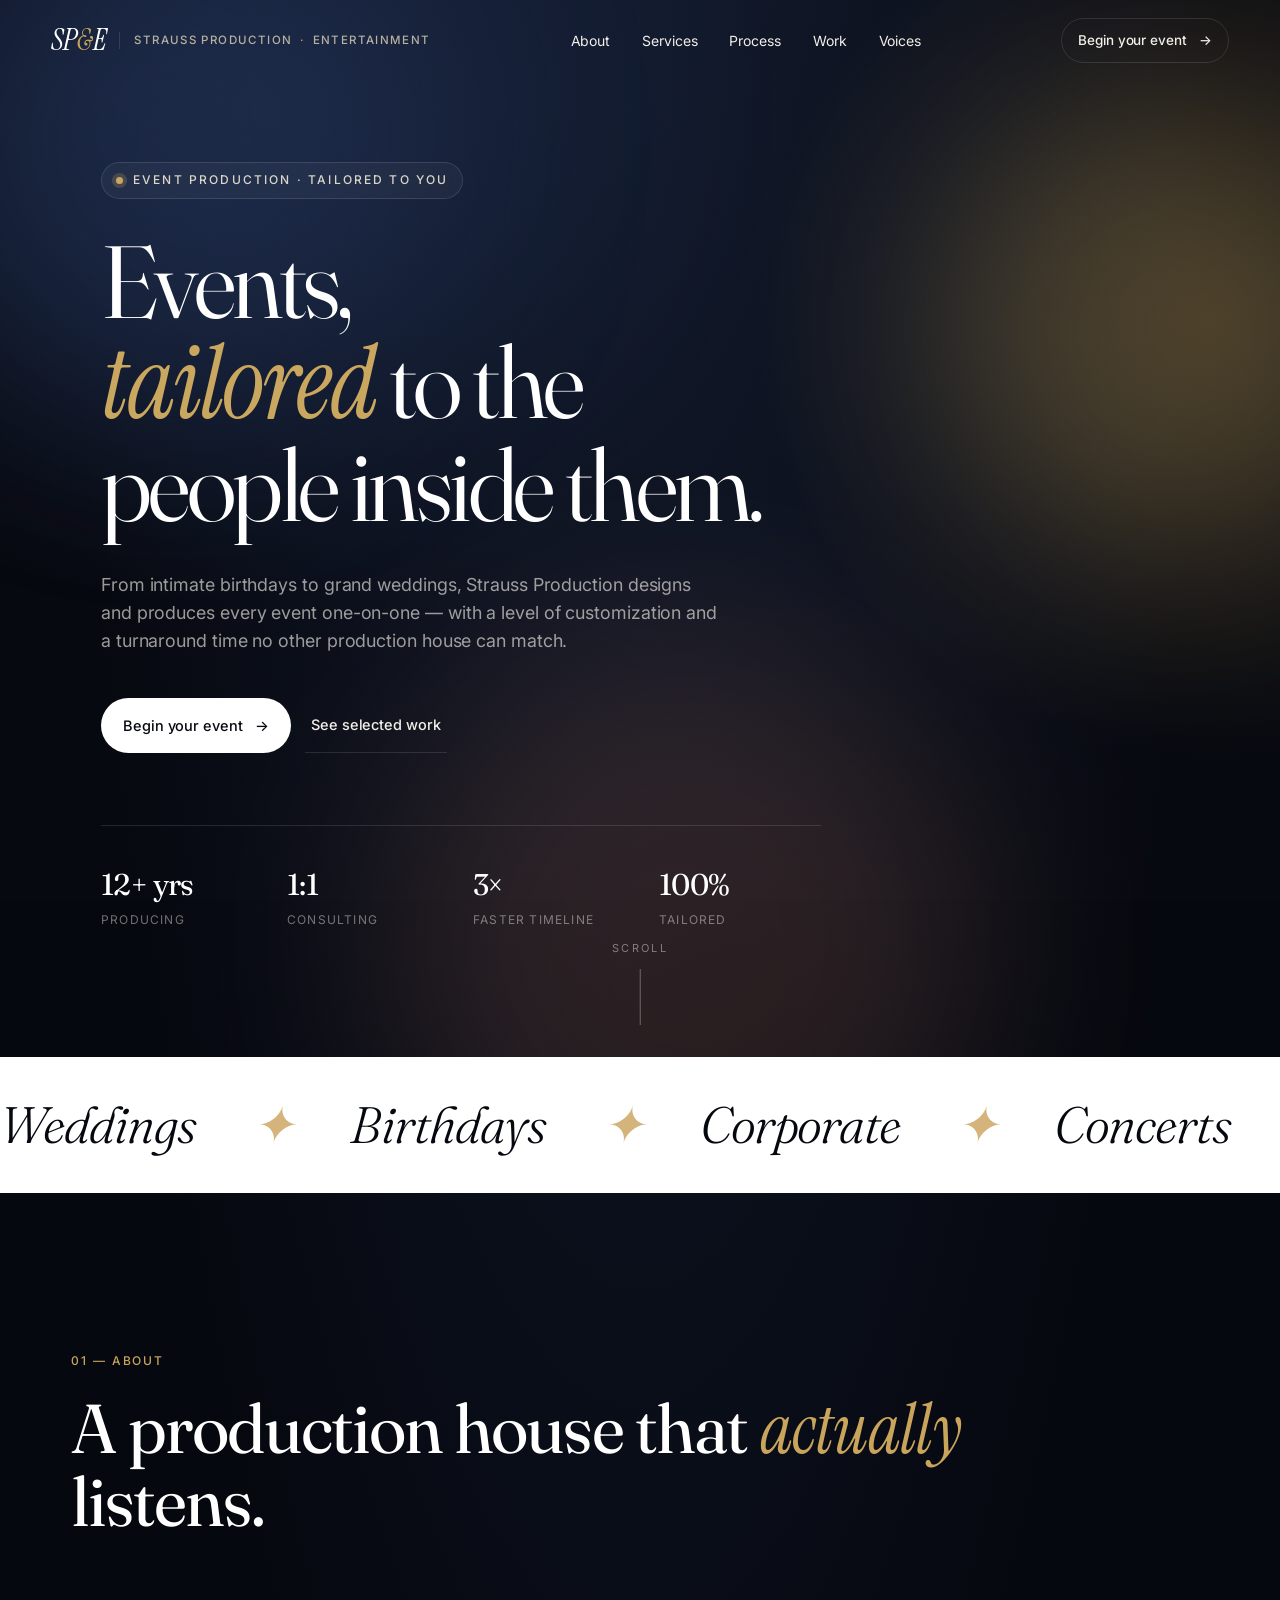
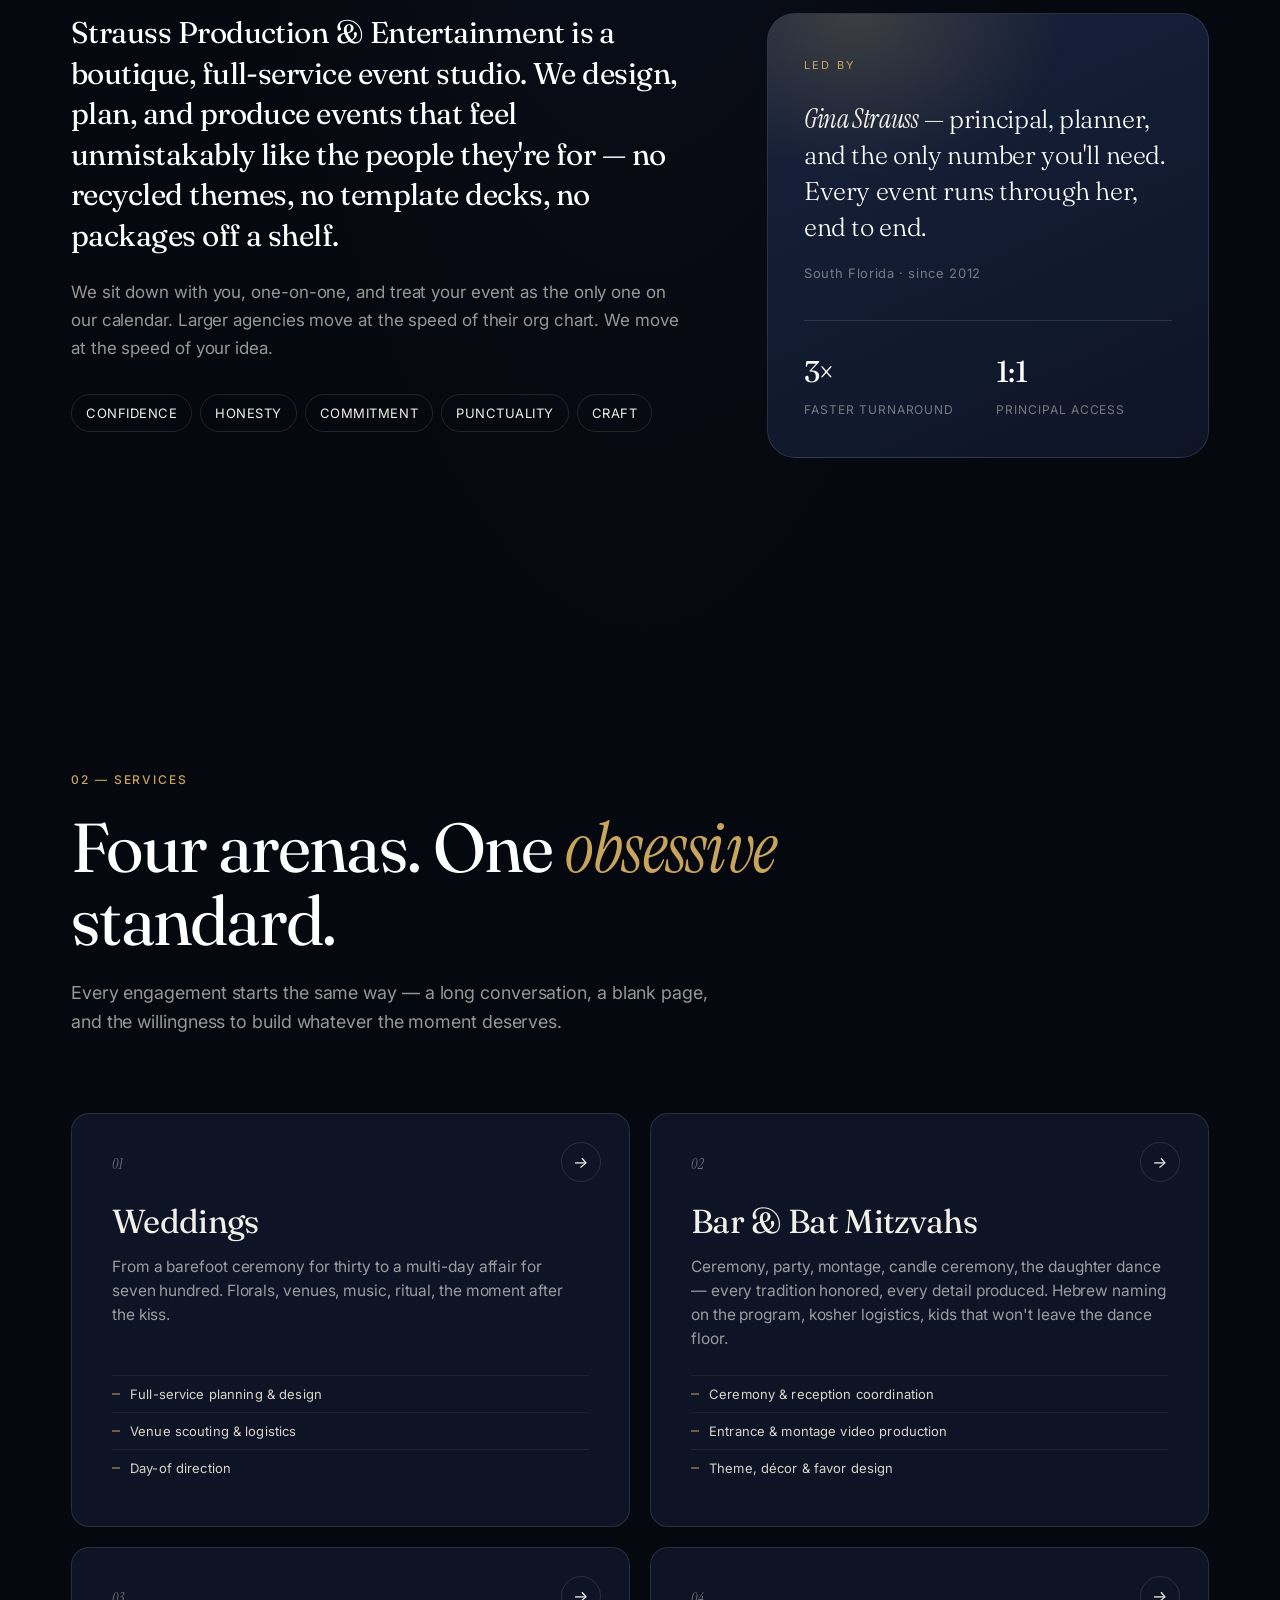
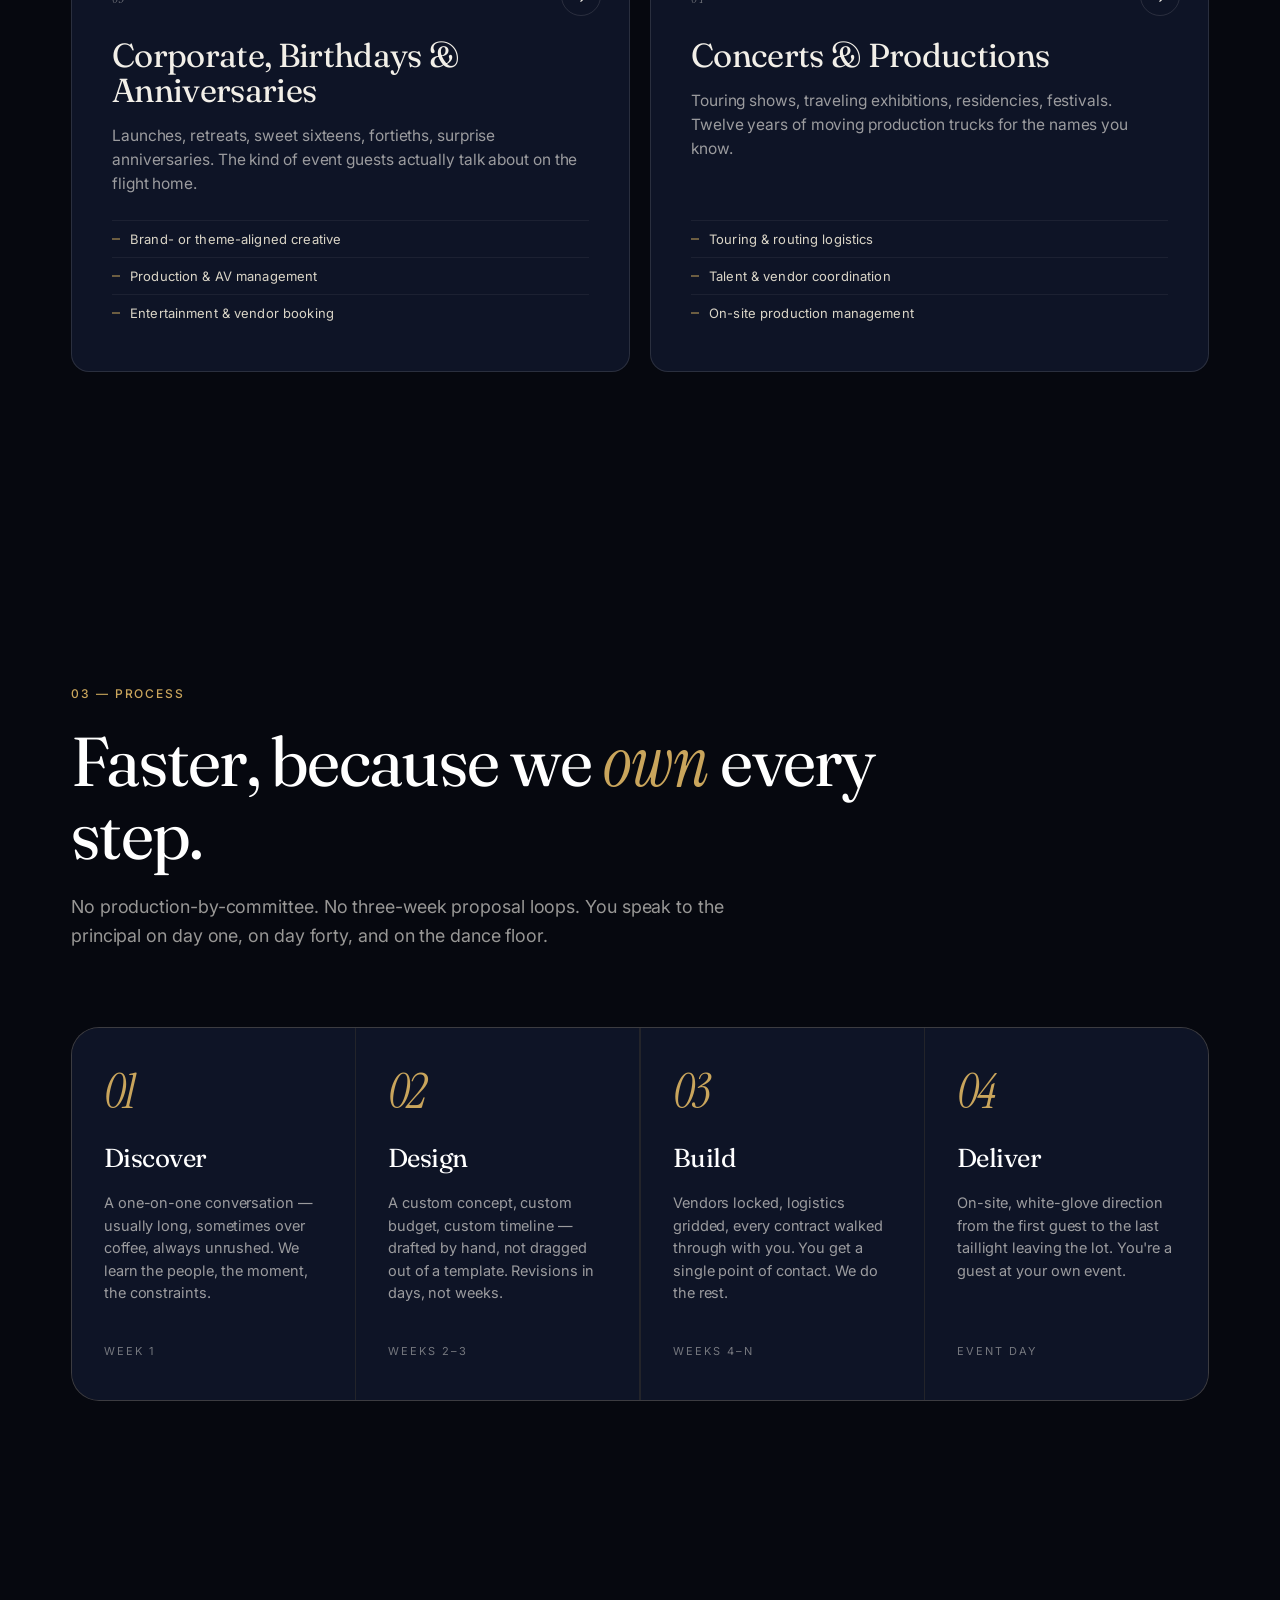
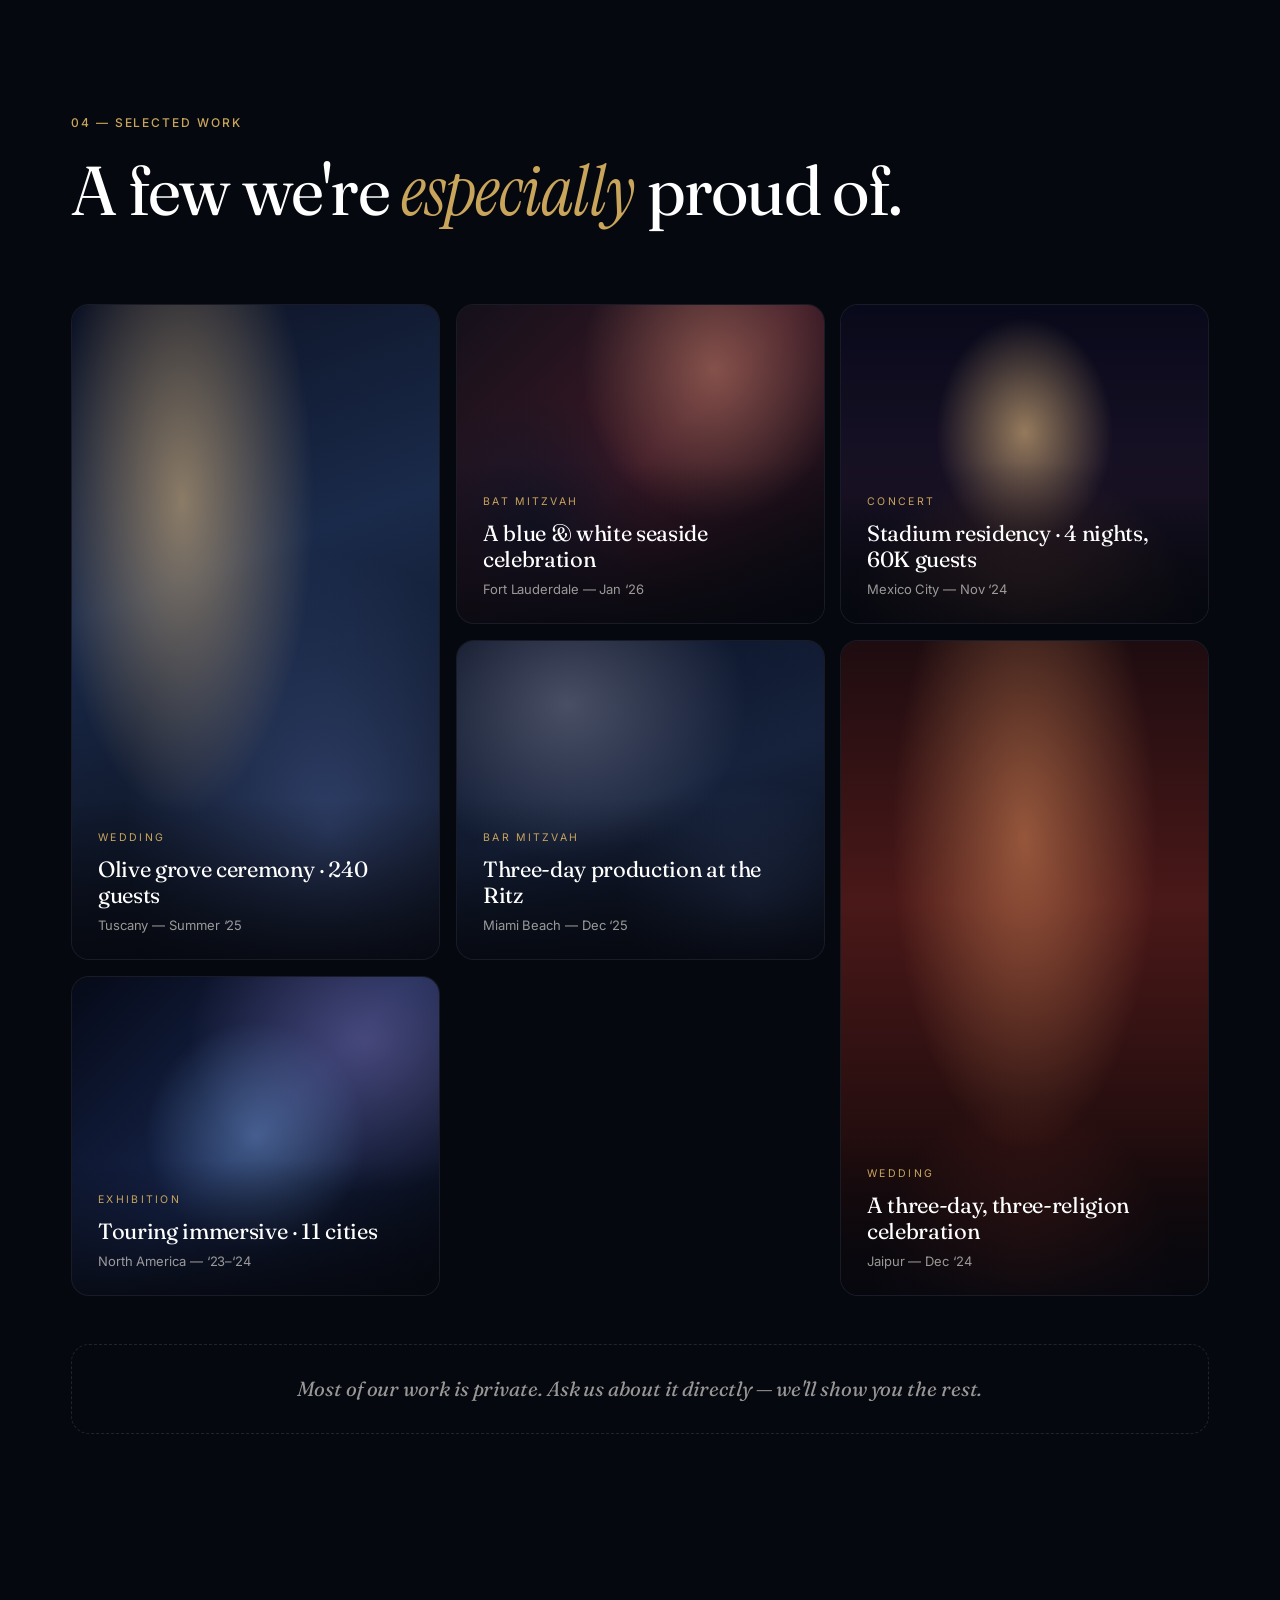
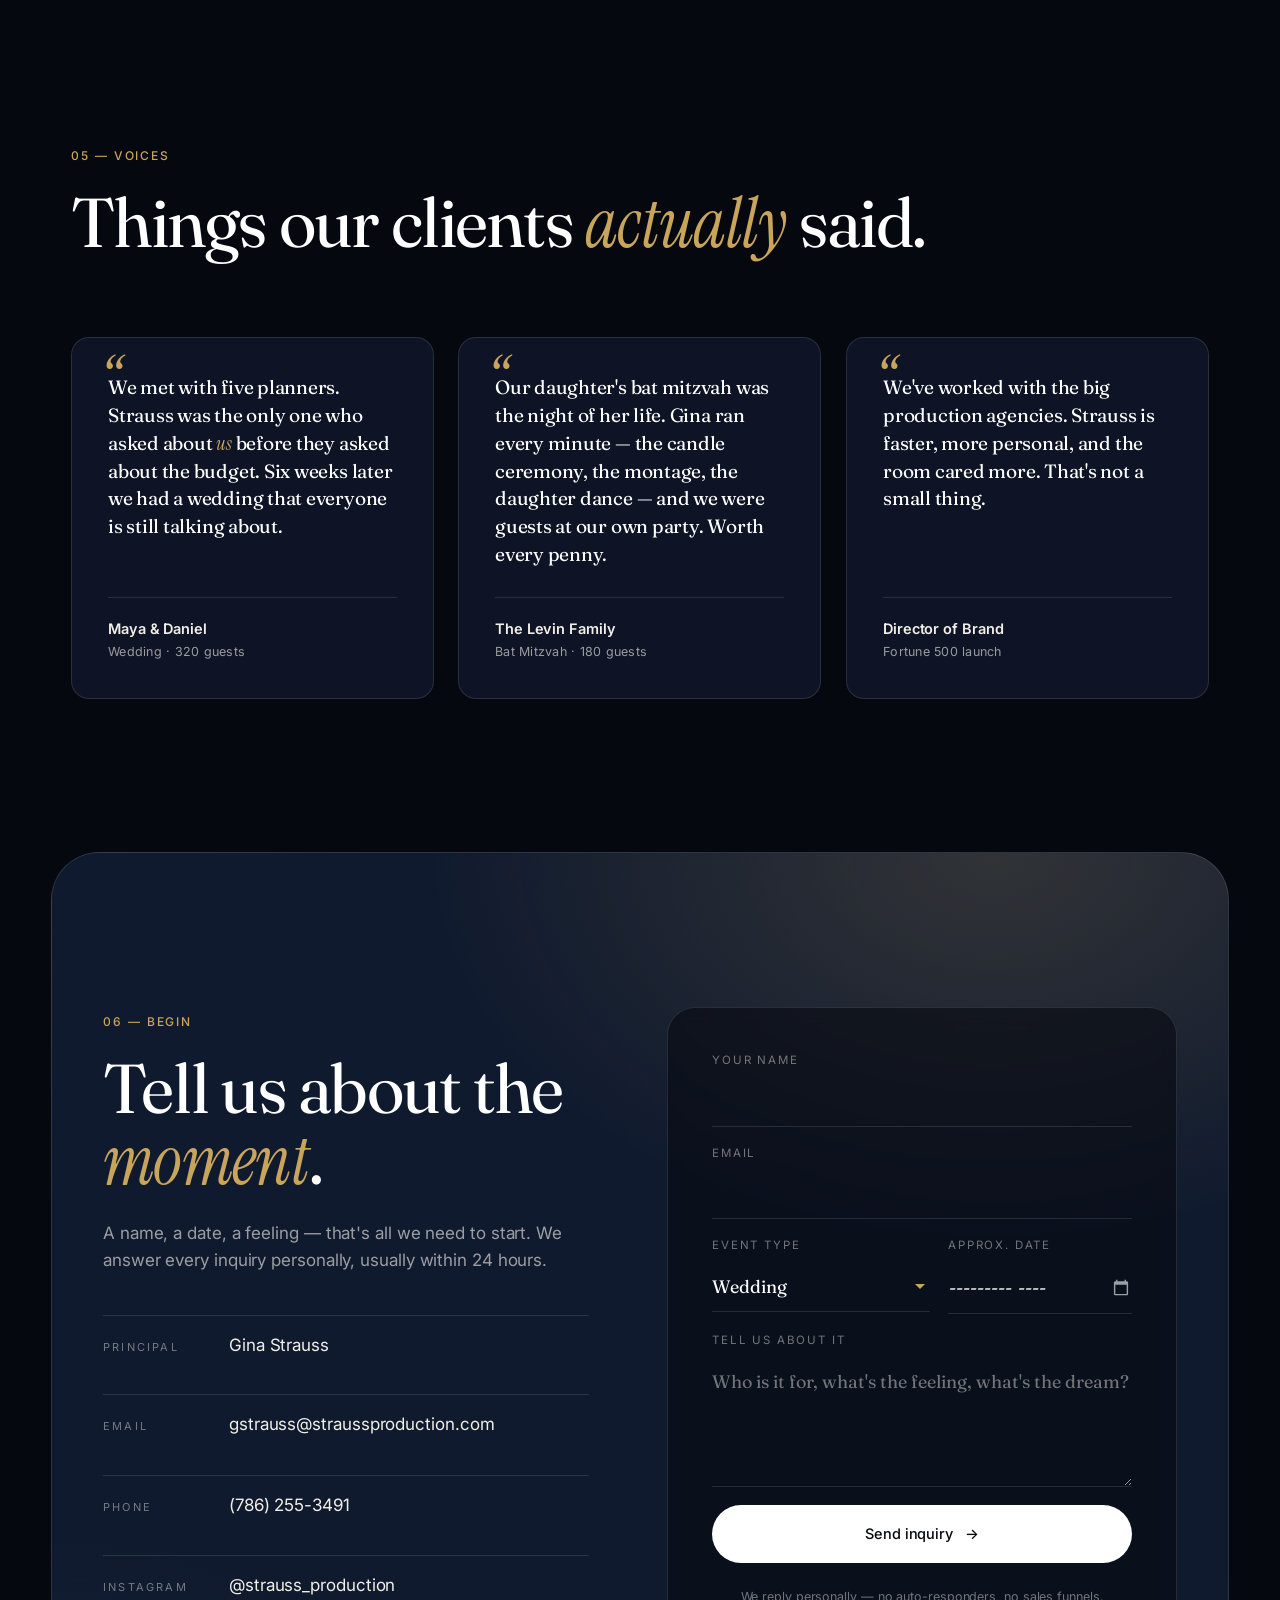
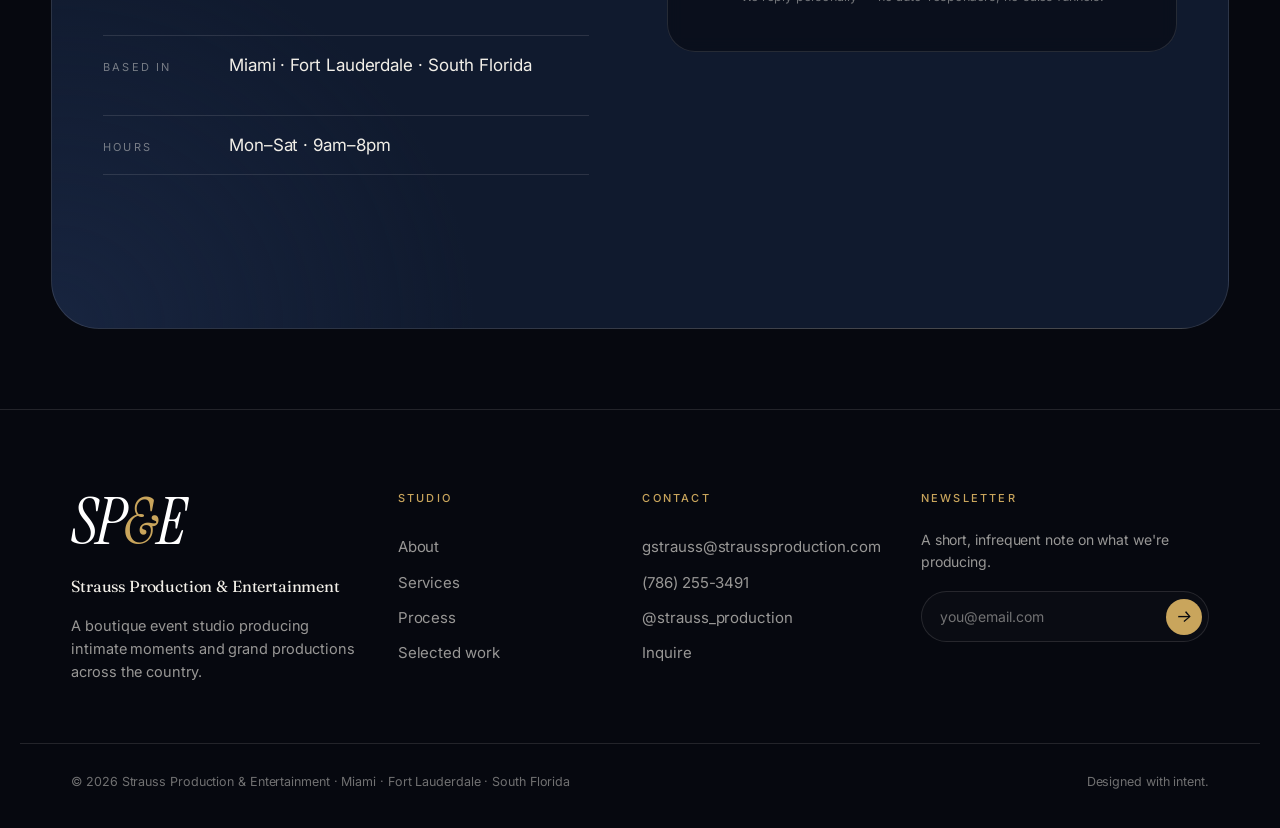
==== index.html @ 558224d6 "Dark rebrand + SP&E wordmark + real client info - Flip palette to near-black + dark navy + champagne" ====
<!doctype html>
<html lang="en">
<head>
<meta charset="utf-8" />
<meta name="viewport" content="width=device-width, initial-scale=1, viewport-fit=cover" />
<meta name="theme-color" content="#06080F" />
<title>Strauss Production & Entertainment — Events, tailored to you.</title>
<meta name="description" content="From intimate birthdays to grand weddings, Strauss Production designs and produces events one-on-one — with a level of customization and speed no other production house can match." />

<meta property="og:title" content="Strauss Production & Entertainment" />
<meta property="og:description" content="Events, tailored to the people inside them. From intimate birthdays to grand weddings." />
<meta property="og:type" content="website" />
<meta property="og:url" content="https://straussproduction.com" />

<link rel="preconnect" href="https://fonts.googleapis.com" />
<link rel="preconnect" href="https://fonts.gstatic.com" crossorigin />
<link href="https://fonts.googleapis.com/css2?family=Fraunces:opsz,wght,SOFT,WONK@9..144,300..900,0..100,0..1&family=Instrument+Serif:ital@0;1&family=Inter:wght@300;400;500;600;700&display=swap" rel="stylesheet" />

<link rel="stylesheet" href="styles.css" />
<link rel="icon" href="data:image/svg+xml,%3Csvg xmlns='http://www.w3.org/2000/svg' viewBox='0 0 32 32'%3E%3Crect width='32' height='32' rx='6' fill='%2306080F'/%3E%3Ctext x='50%25' y='62%25' text-anchor='middle' font-family='Georgia,serif' font-size='18' font-style='italic' fill='%23C9A55C'%3E%26amp;%3C/text%3E%3C/svg%3E" />
</head>
<body>

<!-- grain overlay -->
<div class="grain" aria-hidden="true"></div>

<!-- Header -->
<header class="site-header" id="siteHeader">
  <a href="#top" class="logo" aria-label="SP&amp;E — Strauss Production and Entertainment home">
    <span class="logo-mark">SP<span class="logo-amp">&amp;</span>E</span>
    <span class="logo-name">Strauss Production <span class="logo-divider">·</span> Entertainment</span>
  </a>
  <nav class="site-nav" aria-label="Primary">
    <a href="#about">About</a>
    <a href="#services">Services</a>
    <a href="#process">Process</a>
    <a href="#work">Work</a>
    <a href="#voices">Voices</a>
  </nav>
  <a class="btn btn-ghost btn-sm header-cta" href="#contact"><span>Begin your event</span><i class="arrow">→</i></a>
  <button class="menu-toggle" aria-label="Menu" aria-expanded="false">
    <span></span><span></span>
  </button>
</header>

<main id="top">

<!-- ───────────── HERO ───────────── -->
<section class="hero">
  <div class="hero-bg" aria-hidden="true">
    <div class="hero-bg-blob hero-bg-blob-a"></div>
    <div class="hero-bg-blob hero-bg-blob-b"></div>
    <div class="hero-bg-blob hero-bg-blob-c"></div>
  </div>

  <div class="container hero-inner">
    <div class="eyebrow reveal" data-reveal>
      <span class="eyebrow-dot"></span> EVENT PRODUCTION · TAILORED TO YOU
    </div>

    <h1 class="hero-title">
      <span class="line reveal" data-reveal data-delay="60">Events,</span>
      <span class="line reveal" data-reveal data-delay="160"><em>tailored</em> to the</span>
      <span class="line reveal" data-reveal data-delay="260">people inside them.</span>
    </h1>

    <p class="hero-sub reveal" data-reveal data-delay="420">
      From intimate birthdays to grand weddings, Strauss Production designs and produces
      every event one-on-one — with a level of customization and a turnaround time
      no other production house can match.
    </p>

    <div class="hero-cta reveal" data-reveal data-delay="560">
      <a class="btn btn-primary" href="#contact"><span>Begin your event</span><i class="arrow">→</i></a>
      <a class="btn btn-link" href="#work"><span>See selected work</span></a>
    </div>

    <div class="hero-meta reveal" data-reveal data-delay="720">
      <div><strong>12+ yrs</strong><span>producing</span></div>
      <div><strong>1:1</strong><span>consulting</span></div>
      <div><strong>3×</strong><span>faster timeline</span></div>
      <div><strong>100%</strong><span>tailored</span></div>
    </div>
  </div>

  <div class="hero-scroll" aria-hidden="true">
    <span>scroll</span>
    <span class="scroll-line"></span>
  </div>
</section>

<!-- ───────────── MARQUEE ───────────── -->
<section class="marquee" aria-hidden="true">
  <div class="marquee-track">
    <span>Weddings</span><span aria-hidden="true">✦</span>
    <span>Birthdays</span><span aria-hidden="true">✦</span>
    <span>Corporate</span><span aria-hidden="true">✦</span>
    <span>Concerts</span><span aria-hidden="true">✦</span>
    <span>Galas</span><span aria-hidden="true">✦</span>
    <span>Brand Activations</span><span aria-hidden="true">✦</span>
    <span>Private Soirées</span><span aria-hidden="true">✦</span>
    <span>Weddings</span><span aria-hidden="true">✦</span>
    <span>Birthdays</span><span aria-hidden="true">✦</span>
    <span>Corporate</span><span aria-hidden="true">✦</span>
    <span>Concerts</span><span aria-hidden="true">✦</span>
    <span>Galas</span><span aria-hidden="true">✦</span>
    <span>Brand Activations</span><span aria-hidden="true">✦</span>
    <span>Private Soirées</span><span aria-hidden="true">✦</span>
  </div>
</section>

<!-- ───────────── ABOUT ───────────── -->
<section class="section about" id="about">
  <div class="container">
    <div class="section-head">
      <span class="section-tag reveal" data-reveal>01 — About</span>
      <h2 class="section-title reveal" data-reveal data-delay="80">
        A production house that <em>actually</em> listens.
      </h2>
    </div>

    <div class="about-grid">
      <div class="about-copy">
        <p class="lede reveal" data-reveal data-delay="120">
          Strauss Production &amp; Entertainment is a boutique, full-service event
          studio. We design, plan, and produce events that feel unmistakably like
          the people they're for — no recycled themes, no template decks, no
          packages off a shelf.
        </p>
        <p class="reveal" data-reveal data-delay="200">
          We sit down with you, one-on-one, and treat your event as the only one
          on our calendar. Larger agencies move at the speed of their org chart.
          We move at the speed of your idea.
        </p>

        <ul class="values reveal" data-reveal data-delay="280">
          <li><span>Confidence</span></li>
          <li><span>Honesty</span></li>
          <li><span>Commitment</span></li>
          <li><span>Punctuality</span></li>
          <li><span>Craft</span></li>
        </ul>
      </div>

      <aside class="about-card reveal" data-reveal data-delay="160">
        <div class="about-card-inner">
          <span class="about-card-tag">Led by</span>
          <p>
            <em>Gina Strauss</em> — principal, planner, and the only number
            you'll need. Every event runs through her, end to end.
          </p>
          <div class="about-card-attr">South Florida · since 2012</div>
          <div class="about-card-stats">
            <div><strong>3×</strong><span>faster turnaround</span></div>
            <div><strong>1:1</strong><span>principal access</span></div>
          </div>
        </div>
      </aside>
    </div>
  </div>
</section>

<!-- ───────────── SERVICES ───────────── -->
<section class="section services" id="services">
  <div class="container">
    <div class="section-head">
      <span class="section-tag reveal" data-reveal>02 — Services</span>
      <h2 class="section-title reveal" data-reveal data-delay="80">
        Four arenas. One <em>obsessive</em> standard.
      </h2>
      <p class="section-sub reveal" data-reveal data-delay="160">
        Every engagement starts the same way — a long conversation, a blank page,
        and the willingness to build whatever the moment deserves.
      </p>
    </div>

    <div class="services-grid">
      <article class="service-card reveal" data-reveal>
        <div class="service-num">01</div>
        <h3>Weddings</h3>
        <p>
          From a barefoot ceremony for thirty to a multi-day affair for seven
          hundred. Florals, venues, music, ritual, the moment after the kiss.
        </p>
        <ul>
          <li>Full-service planning &amp; design</li>
          <li>Venue scouting &amp; logistics</li>
          <li>Day-of direction</li>
        </ul>
        <span class="service-cta"><i class="arrow">→</i></span>
      </article>

      <article class="service-card reveal" data-reveal data-delay="80">
        <div class="service-num">02</div>
        <h3>Bar &amp; Bat Mitzvahs</h3>
        <p>
          Ceremony, party, montage, candle ceremony, the daughter dance —
          every tradition honored, every detail produced. Hebrew naming on
          the program, kosher logistics, kids that won't leave the dance floor.
        </p>
        <ul>
          <li>Ceremony &amp; reception coordination</li>
          <li>Entrance &amp; montage video production</li>
          <li>Theme, décor &amp; favor design</li>
        </ul>
        <span class="service-cta"><i class="arrow">→</i></span>
      </article>

      <article class="service-card reveal" data-reveal data-delay="160">
        <div class="service-num">03</div>
        <h3>Corporate, Birthdays &amp; Anniversaries</h3>
        <p>
          Launches, retreats, sweet sixteens, fortieths, surprise anniversaries.
          The kind of event guests actually talk about on the flight home.
        </p>
        <ul>
          <li>Brand- or theme-aligned creative</li>
          <li>Production &amp; AV management</li>
          <li>Entertainment &amp; vendor booking</li>
        </ul>
        <span class="service-cta"><i class="arrow">→</i></span>
      </article>

      <article class="service-card reveal" data-reveal data-delay="240">
        <div class="service-num">04</div>
        <h3>Concerts &amp; Productions</h3>
        <p>
          Touring shows, traveling exhibitions, residencies, festivals. Twelve
          years of moving production trucks for the names you know.
        </p>
        <ul>
          <li>Touring &amp; routing logistics</li>
          <li>Talent &amp; vendor coordination</li>
          <li>On-site production management</li>
        </ul>
        <span class="service-cta"><i class="arrow">→</i></span>
      </article>
    </div>
  </div>
</section>

<!-- ───────────── PROCESS ───────────── -->
<section class="section process" id="process">
  <div class="container">
    <div class="section-head">
      <span class="section-tag reveal" data-reveal>03 — Process</span>
      <h2 class="section-title reveal" data-reveal data-delay="80">
        Faster, because we <em>own</em> every step.
      </h2>
      <p class="section-sub reveal" data-reveal data-delay="160">
        No production-by-committee. No three-week proposal loops. You speak to
        the principal on day one, on day forty, and on the dance floor.
      </p>
    </div>

    <ol class="process-grid">
      <li class="process-step reveal" data-reveal>
        <div class="process-step-num">01</div>
        <h3>Discover</h3>
        <p>
          A one-on-one conversation — usually long, sometimes over coffee, always
          unrushed. We learn the people, the moment, the constraints.
        </p>
        <div class="process-step-meta">Week 1</div>
      </li>
      <li class="process-step reveal" data-reveal data-delay="100">
        <div class="process-step-num">02</div>
        <h3>Design</h3>
        <p>
          A custom concept, custom budget, custom timeline — drafted by hand, not
          dragged out of a template. Revisions in days, not weeks.
        </p>
        <div class="process-step-meta">Weeks 2–3</div>
      </li>
      <li class="process-step reveal" data-reveal data-delay="200">
        <div class="process-step-num">03</div>
        <h3>Build</h3>
        <p>
          Vendors locked, logistics gridded, every contract walked through with
          you. You get a single point of contact. We do the rest.
        </p>
        <div class="process-step-meta">Weeks 4–N</div>
      </li>
      <li class="process-step reveal" data-reveal data-delay="300">
        <div class="process-step-num">04</div>
        <h3>Deliver</h3>
        <p>
          On-site, white-glove direction from the first guest to the last
          taillight leaving the lot. You're a guest at your own event.
        </p>
        <div class="process-step-meta">Event day</div>
      </li>
    </ol>
  </div>
</section>

<!-- ───────────── WORK ───────────── -->
<section class="section work" id="work">
  <div class="container">
    <div class="section-head">
      <span class="section-tag reveal" data-reveal>04 — Selected work</span>
      <h2 class="section-title reveal" data-reveal data-delay="80">
        A few we're <em>especially</em> proud of.
      </h2>
    </div>

    <div class="work-grid">
      <figure class="work-item work-item-tall reveal" data-reveal>
        <div class="work-img work-img-1"></div>
        <figcaption>
          <span class="work-kind">Wedding</span>
          <h4>Olive grove ceremony · 240 guests</h4>
          <p>Tuscany — Summer ‘25</p>
        </figcaption>
      </figure>

      <figure class="work-item reveal" data-reveal data-delay="80">
        <div class="work-img work-img-2"></div>
        <figcaption>
          <span class="work-kind">Bat Mitzvah</span>
          <h4>A blue &amp; white seaside celebration</h4>
          <p>Fort Lauderdale — Jan ‘26</p>
        </figcaption>
      </figure>

      <figure class="work-item reveal" data-reveal data-delay="160">
        <div class="work-img work-img-3"></div>
        <figcaption>
          <span class="work-kind">Concert</span>
          <h4>Stadium residency · 4 nights, 60K guests</h4>
          <p>Mexico City — Nov ‘24</p>
        </figcaption>
      </figure>

      <figure class="work-item reveal" data-reveal data-delay="100">
        <div class="work-img work-img-4"></div>
        <figcaption>
          <span class="work-kind">Bar Mitzvah</span>
          <h4>Three-day production at the Ritz</h4>
          <p>Miami Beach — Dec ‘25</p>
        </figcaption>
      </figure>

      <figure class="work-item work-item-tall reveal" data-reveal data-delay="180">
        <div class="work-img work-img-5"></div>
        <figcaption>
          <span class="work-kind">Wedding</span>
          <h4>A three-day, three-religion celebration</h4>
          <p>Jaipur — Dec ‘24</p>
        </figcaption>
      </figure>

      <figure class="work-item reveal" data-reveal data-delay="260">
        <div class="work-img work-img-6"></div>
        <figcaption>
          <span class="work-kind">Exhibition</span>
          <h4>Touring immersive · 11 cities</h4>
          <p>North America — ‘23–‘24</p>
        </figcaption>
      </figure>
    </div>

    <div class="work-note reveal" data-reveal>
      Most of our work is private. Ask us about it directly — we'll show you the rest.
    </div>
  </div>
</section>

<!-- ───────────── VOICES ───────────── -->
<section class="section voices" id="voices">
  <div class="container">
    <div class="section-head">
      <span class="section-tag reveal" data-reveal>05 — Voices</span>
      <h2 class="section-title reveal" data-reveal data-delay="80">
        Things our clients <em>actually</em> said.
      </h2>
    </div>

    <div class="voices-grid">
      <blockquote class="voice reveal" data-reveal>
        <p>
          We met with five planners. Strauss was the only one who asked about
          <em>us</em> before they asked about the budget. Six weeks later we had
          a wedding that everyone is still talking about.
        </p>
        <footer><strong>Maya &amp; Daniel</strong><span>Wedding · 320 guests</span></footer>
      </blockquote>

      <blockquote class="voice reveal" data-reveal data-delay="100">
        <p>
          Our daughter's bat mitzvah was the night of her life. Gina ran every
          minute — the candle ceremony, the montage, the daughter dance — and
          we were guests at our own party. Worth every penny.
        </p>
        <footer><strong>The Levin Family</strong><span>Bat Mitzvah · 180 guests</span></footer>
      </blockquote>

      <blockquote class="voice reveal" data-reveal data-delay="200">
        <p>
          We've worked with the big production agencies. Strauss is faster, more
          personal, and the room cared more. That's not a small thing.
        </p>
        <footer><strong>Director of Brand</strong><span>Fortune 500 launch</span></footer>
      </blockquote>
    </div>
  </div>
</section>

<!-- ───────────── CONTACT ───────────── -->
<section class="section contact" id="contact">
  <div class="container">
    <div class="contact-grid">
      <div class="contact-copy">
        <span class="section-tag reveal" data-reveal>06 — Begin</span>
        <h2 class="section-title reveal" data-reveal data-delay="80">
          Tell us about the <em>moment</em>.
        </h2>
        <p class="reveal" data-reveal data-delay="160">
          A name, a date, a feeling — that's all we need to start. We answer
          every inquiry personally, usually within 24 hours.
        </p>

        <ul class="contact-meta reveal" data-reveal data-delay="240">
          <li>
            <span>Principal</span>
            <span>Gina Strauss</span>
          </li>
          <li>
            <span>Email</span>
            <a href="mailto:gstrauss@straussproduction.com">gstrauss@straussproduction.com</a>
          </li>
          <li>
            <span>Phone</span>
            <a href="tel:+17862553491">(786) 255-3491</a>
          </li>
          <li>
            <span>Instagram</span>
            <a href="https://instagram.com/strauss_production" target="_blank" rel="noopener">@strauss_production</a>
          </li>
          <li>
            <span>Based in</span>
            <span>Miami · Fort Lauderdale · South Florida</span>
          </li>
          <li>
            <span>Hours</span>
            <span>Mon–Sat · 9am–8pm</span>
          </li>
        </ul>
      </div>

      <form class="contact-form reveal" data-reveal data-delay="120" novalidate>
        <div class="field">
          <label for="name">Your name</label>
          <input id="name" name="name" type="text" autocomplete="name" required />
        </div>
        <div class="field">
          <label for="email">Email</label>
          <input id="email" name="email" type="email" autocomplete="email" required />
        </div>
        <div class="field field-row">
          <div>
            <label for="type">Event type</label>
            <select id="type" name="type">
              <option>Wedding</option>
              <option>Bar / Bat Mitzvah</option>
              <option>Birthday / Anniversary</option>
              <option>Corporate</option>
              <option>Concert / Production</option>
              <option>Something else</option>
            </select>
          </div>
          <div>
            <label for="date">Approx. date</label>
            <input id="date" name="date" type="month" />
          </div>
        </div>
        <div class="field">
          <label for="message">Tell us about it</label>
          <textarea id="message" name="message" rows="4" placeholder="Who is it for, what's the feeling, what's the dream?"></textarea>
        </div>
        <button type="submit" class="btn btn-primary btn-block">
          <span>Send inquiry</span><i class="arrow">→</i>
        </button>
        <p class="form-note">We reply personally — no auto-responders, no sales funnels.</p>
      </form>
    </div>
  </div>
</section>

</main>

<!-- ───────────── FOOTER ───────────── -->
<footer class="site-footer">
  <div class="container footer-grid">
    <div class="footer-brand">
      <div class="logo logo-large">
        <span class="logo-mark">SP<span class="logo-amp">&amp;</span>E</span>
      </div>
      <p class="footer-brand-name">Strauss Production &amp; Entertainment</p>
      <p>
        A boutique event studio producing intimate moments and grand
        productions across the country.
      </p>
    </div>

    <div class="footer-col">
      <h5>Studio</h5>
      <a href="#about">About</a>
      <a href="#services">Services</a>
      <a href="#process">Process</a>
      <a href="#work">Selected work</a>
    </div>

    <div class="footer-col">
      <h5>Contact</h5>
      <a href="mailto:gstrauss@straussproduction.com">gstrauss@straussproduction.com</a>
      <a href="tel:+17862553491">(786) 255-3491</a>
      <a href="https://instagram.com/strauss_production" target="_blank" rel="noopener">@strauss_production</a>
      <a href="#contact">Inquire</a>
    </div>

    <div class="footer-col footer-col-wide">
      <h5>Newsletter</h5>
      <p>A short, infrequent note on what we're producing.</p>
      <form class="footer-form" novalidate>
        <input type="email" placeholder="you@email.com" aria-label="Email" />
        <button type="submit" aria-label="Subscribe"><i class="arrow">→</i></button>
      </form>
    </div>
  </div>

  <div class="container footer-bottom">
    <span>© <span id="year"></span> Strauss Production &amp; Entertainment · Miami · Fort Lauderdale · South Florida</span>
    <span>Designed with intent.</span>
  </div>
</footer>

<script src="script.js"></script>
</body>
</html>
---- styles.css ----
/* ============================================================
   SP&E — Strauss Production & Entertainment
   Dark editorial · near-black + navy + champagne + off-white
   ============================================================ */

:root {
  /* palette */
  --black:      #06080F;
  --ink:        #06080F;
  --ink-soft:   #0B0F1A;
  --navy:       #101A2E;
  --navy-2:     #16223C;
  --navy-3:     #1E2D4D;
  --paper:      #0E1426;   /* card surface */
  --paper-2:    #131C32;   /* elevated card */

  --white:      #FFFFFF;
  --cream:      #F2EFE8;   /* primary text on dark */
  --cream-2:    #DAD5C7;
  --cream-3:    #B7B1A2;

  --champagne:   #C9A55C;
  --champagne-2: #D4B47A;
  --rose:        #C4806A;

  --line:       rgba(242,239,232,0.12);
  --line-soft:  rgba(242,239,232,0.06);
  --line-strong:rgba(242,239,232,0.22);
  --muted:      rgba(242,239,232,0.62);
  --muted-2:    rgba(242,239,232,0.45);

  /* type */
  --f-serif:    "Fraunces", "Instrument Serif", Georgia, "Times New Roman", serif;
  --f-display:  "Instrument Serif", "Fraunces", Georgia, serif;
  --f-sans:     "Inter", -apple-system, BlinkMacSystemFont, "Segoe UI", system-ui, sans-serif;

  /* sizing */
  --container: 1240px;
  --pad: clamp(20px, 4vw, 56px);
  --section: clamp(80px, 12vw, 160px);
  --radius: 18px;
  --radius-lg: 28px;

  /* motion */
  --ease: cubic-bezier(.22,.61,.36,1);
  --ease-out: cubic-bezier(.16,.84,.44,1);
}

/* ============================================================
   Reset / base
   ============================================================ */
*, *::before, *::after { box-sizing: border-box; }
* { margin: 0; padding: 0; }

html { scroll-behavior: smooth; -webkit-text-size-adjust: 100%; }
html, body { background: var(--ink); color: var(--cream); }
body {
  font-family: var(--f-sans);
  font-size: 17px;
  line-height: 1.55;
  font-weight: 400;
  letter-spacing: -0.005em;
  -webkit-font-smoothing: antialiased;
  -moz-osx-font-smoothing: grayscale;
  text-rendering: optimizeLegibility;
  overflow-x: hidden;
  min-height: 100vh;
  background:
    radial-gradient(80% 60% at 50% -10%, rgba(30,45,77,0.55), transparent 60%),
    var(--ink);
}

img, svg { display: block; max-width: 100%; }
button { font: inherit; color: inherit; background: none; border: 0; cursor: pointer; }
a { color: inherit; text-decoration: none; }
ul, ol { list-style: none; }
input, textarea, select, button { font: inherit; color: inherit; }

::selection { background: var(--champagne); color: var(--ink); }

/* film grain overlay */
.grain {
  position: fixed; inset: 0; pointer-events: none; z-index: 1;
  opacity: 0.06;
  mix-blend-mode: overlay;
  background-image: url("data:image/svg+xml;utf8,<svg xmlns='http://www.w3.org/2000/svg' width='160' height='160' viewBox='0 0 160 160'><filter id='n'><feTurbulence type='fractalNoise' baseFrequency='0.9' numOctaves='2' stitchTiles='stitch'/><feColorMatrix values='0 0 0 0 1  0 0 0 0 1  0 0 0 0 1  0 0 0 .8 0'/></filter><rect width='100%25' height='100%25' filter='url(%23n)'/></svg>");
}

/* ============================================================
   Layout helpers
   ============================================================ */
.container {
  width: 100%;
  max-width: var(--container);
  margin: 0 auto;
  padding-inline: var(--pad);
}

.section {
  position: relative;
  padding-block: var(--section);
  z-index: 2;
}

.section-head {
  max-width: 920px;
  margin-bottom: clamp(48px, 6vw, 80px);
}

.section-tag {
  display: inline-flex; align-items: center;
  font-family: var(--f-sans);
  font-size: 12px;
  font-weight: 500;
  letter-spacing: 0.16em;
  text-transform: uppercase;
  color: var(--champagne);
  margin-bottom: 22px;
}

.section-title {
  font-family: var(--f-serif);
  font-weight: 400;
  font-size: clamp(38px, 5.4vw, 76px);
  line-height: 1.02;
  letter-spacing: -0.025em;
  color: var(--white);
}
.section-title em {
  font-family: var(--f-display);
  font-style: italic;
  font-weight: 400;
  color: var(--champagne);
  letter-spacing: -0.01em;
}
.section-sub {
  margin-top: 24px;
  font-size: clamp(16px, 1.4vw, 19px);
  color: var(--muted);
  max-width: 60ch;
  line-height: 1.6;
}

/* ============================================================
   Buttons
   ============================================================ */
.btn {
  --bg: var(--white);
  --fg: var(--ink);
  display: inline-flex; align-items: center; gap: 12px;
  padding: 16px 22px;
  border-radius: 999px;
  background: var(--bg);
  color: var(--fg);
  font-size: 14.5px;
  font-weight: 500;
  letter-spacing: -0.005em;
  transition: transform .35s var(--ease), background .25s var(--ease), color .25s var(--ease), box-shadow .35s var(--ease);
  will-change: transform;
  white-space: nowrap;
}
.btn .arrow {
  font-style: normal;
  display: inline-block;
  transition: transform .35s var(--ease);
}
.btn:hover { transform: translateY(-2px); box-shadow: 0 14px 40px -16px rgba(0,0,0,.7); }
.btn:hover .arrow { transform: translateX(4px); }

.btn-primary { background: var(--white); color: var(--ink); }
.btn-primary:hover { background: var(--champagne); color: var(--ink); }

.btn-ghost {
  background: transparent;
  color: var(--cream);
  border: 1px solid var(--line);
}
.btn-ghost:hover { background: var(--white); color: var(--ink); border-color: var(--white); }

.btn-link {
  background: transparent;
  color: var(--cream);
  padding: 16px 6px;
  border-bottom: 1px solid var(--line);
  border-radius: 0;
  gap: 8px;
}
.btn-link:hover { border-bottom-color: var(--champagne); color: var(--champagne); transform: none; box-shadow: none; }

.btn-sm { padding: 11px 16px; font-size: 13.5px; }
.btn-block { width: 100%; justify-content: center; padding: 18px 22px; }

/* ============================================================
   Header
   ============================================================ */
.site-header {
  position: fixed; top: 0; left: 0; right: 0;
  z-index: 50;
  display: flex; align-items: center; justify-content: space-between;
  padding: 18px var(--pad);
  gap: 24px;
  transition: background .4s var(--ease), backdrop-filter .4s var(--ease), border-color .4s var(--ease), padding .35s var(--ease);
  border-bottom: 1px solid transparent;
}
.site-header.scrolled {
  background: rgba(6,8,15,0.72);
  backdrop-filter: saturate(140%) blur(16px);
  -webkit-backdrop-filter: saturate(140%) blur(16px);
  border-bottom-color: var(--line-soft);
  padding-block: 12px;
}

.logo {
  display: inline-flex; align-items: center; gap: 14px;
  font-family: var(--f-serif);
  font-weight: 500;
}
.logo-mark {
  font-family: var(--f-display);
  font-style: italic;
  font-size: 30px;
  letter-spacing: -0.04em;
  color: var(--white);
  line-height: 1;
  display: inline-flex; align-items: baseline;
}
.logo-mark .logo-amp {
  font-family: var(--f-display);
  font-style: italic;
  font-weight: 400;
  color: var(--champagne);
  padding: 0 1px;
  letter-spacing: -0.04em;
}
.logo-dot { color: var(--champagne); padding: 0 1px; }
.logo-name {
  font-family: var(--f-sans);
  font-size: 11.5px;
  font-weight: 500;
  letter-spacing: 0.12em;
  text-transform: uppercase;
  color: var(--cream-3);
  display: inline-flex; align-items: center; gap: 8px;
  padding-left: 14px;
  border-left: 1px solid var(--line);
}
.logo-divider {
  color: var(--champagne);
}
.logo-large .logo-mark { font-size: 64px; }

.site-nav {
  display: flex; gap: 28px;
  font-size: 14px;
  color: var(--cream);
}
.site-nav a {
  position: relative;
  padding: 6px 2px;
  color: var(--cream);
  transition: color .25s var(--ease);
}
.site-nav a::after {
  content: ""; position: absolute; left: 0; right: 100%; bottom: 0;
  height: 1px; background: var(--champagne);
  transition: right .4s var(--ease);
}
.site-nav a:hover { color: var(--white); }
.site-nav a:hover::after { right: 0; }

.menu-toggle {
  display: none;
  width: 40px; height: 40px;
  border-radius: 999px;
  border: 1px solid var(--line);
  position: relative;
}
.menu-toggle span {
  position: absolute; left: 11px; right: 11px; height: 1px;
  background: var(--cream);
  transition: transform .3s var(--ease), top .3s var(--ease);
}
.menu-toggle span:nth-child(1) { top: 16px; }
.menu-toggle span:nth-child(2) { top: 22px; }

@media (max-width: 880px) {
  .logo-name { display: none; }
  .site-nav { display: none; }
  .header-cta { display: none; }
  .menu-toggle { display: block; }
}

/* ============================================================
   Hero
   ============================================================ */
.hero {
  position: relative;
  padding: clamp(140px, 18vh, 200px) 0 clamp(80px, 10vw, 140px);
  overflow: hidden;
  isolation: isolate;
}
.hero-inner {
  position: relative;
  z-index: 3;
  max-width: 1180px;
}

.hero-bg {
  position: absolute; inset: 0;
  z-index: 0;
  pointer-events: none;
  overflow: hidden;
}
.hero-bg::before {
  content: "";
  position: absolute; inset: 0;
  background:
    radial-gradient(70% 80% at 20% 10%, rgba(30,45,77,0.65), transparent 60%),
    radial-gradient(60% 70% at 95% 30%, rgba(201,165,92,0.18), transparent 60%),
    radial-gradient(80% 70% at 60% 100%, rgba(6,8,15,0.9), transparent 60%);
}
.hero-bg-blob {
  position: absolute;
  border-radius: 50%;
  filter: blur(100px);
  opacity: .35;
  animation: float 22s ease-in-out infinite;
}
.hero-bg-blob-a { top: -120px; left: -80px; width: 520px; height: 520px; background: var(--navy-3); opacity: .65; }
.hero-bg-blob-b { top: 100px; right: -120px; width: 460px; height: 460px; background: var(--champagne); animation-delay: -8s; opacity: .22; }
.hero-bg-blob-c { bottom: -180px; left: 30%; width: 600px; height: 600px; background: var(--rose); animation-delay: -14s; opacity: .18;}

@keyframes float {
  0%, 100% { transform: translate3d(0,0,0) scale(1); }
  50%      { transform: translate3d(20px,-30px,0) scale(1.06); }
}

.eyebrow {
  display: inline-flex; align-items: center; gap: 10px;
  font-size: 12px;
  font-weight: 500;
  letter-spacing: 0.18em;
  text-transform: uppercase;
  color: var(--cream-2);
  padding: 8px 14px;
  border: 1px solid var(--line);
  border-radius: 999px;
  background: rgba(255,255,255,0.04);
  backdrop-filter: blur(6px);
  margin-bottom: 32px;
}
.eyebrow-dot {
  width: 7px; height: 7px; border-radius: 50%;
  background: var(--champagne);
  box-shadow: 0 0 0 4px rgba(201,165,92,0.22);
  animation: pulse 2.6s ease-in-out infinite;
}
@keyframes pulse {
  0%, 100% { box-shadow: 0 0 0 4px rgba(201,165,92,0.22); }
  50%      { box-shadow: 0 0 0 8px rgba(201,165,92,0.05); }
}

.hero-title {
  font-family: var(--f-serif);
  font-weight: 350;
  font-size: clamp(48px, 8vw, 122px);
  line-height: 0.98;
  letter-spacing: -0.035em;
  color: var(--white);
  margin-bottom: 36px;
}
.hero-title .line {
  display: block;
  overflow: visible;
}
.hero-title em {
  font-family: var(--f-display);
  font-style: italic;
  font-weight: 400;
  color: var(--champagne);
  letter-spacing: -0.02em;
}

.hero-sub {
  max-width: 56ch;
  font-size: clamp(16px, 1.4vw, 20px);
  color: var(--muted);
  line-height: 1.55;
  margin-bottom: 44px;
}

.hero-cta {
  display: flex; flex-wrap: wrap; gap: 14px;
  margin-bottom: 72px;
}

.hero-meta {
  display: grid;
  grid-template-columns: repeat(4, minmax(0,1fr));
  gap: 24px;
  padding-top: 36px;
  border-top: 1px solid var(--line);
  max-width: 720px;
}
.hero-meta > div {
  display: flex; flex-direction: column; gap: 2px;
}
.hero-meta strong {
  font-family: var(--f-serif);
  font-weight: 400;
  font-size: clamp(22px, 2.4vw, 30px);
  letter-spacing: -0.02em;
  color: var(--white);
}
.hero-meta span {
  font-size: 12px;
  letter-spacing: 0.1em;
  text-transform: uppercase;
  color: var(--muted-2);
}

.hero-scroll {
  position: absolute;
  bottom: 32px; left: 50%; transform: translateX(-50%);
  display: flex; flex-direction: column; align-items: center; gap: 12px;
  font-size: 11px;
  letter-spacing: 0.22em;
  text-transform: uppercase;
  color: var(--muted-2);
  z-index: 4;
}
.scroll-line {
  width: 1px; height: 56px; background: var(--cream);
  opacity: .35;
  animation: scrollLine 2.4s ease-in-out infinite;
  transform-origin: top;
}
@keyframes scrollLine {
  0%   { transform: scaleY(0); transform-origin: top; }
  45%  { transform: scaleY(1); transform-origin: top; }
  55%  { transform: scaleY(1); transform-origin: bottom; }
  100% { transform: scaleY(0); transform-origin: bottom; }
}

@media (max-width: 640px) {
  .hero-meta { grid-template-columns: repeat(2, 1fr); }
  .hero-scroll { display: none; }
}

/* ============================================================
   Marquee
   ============================================================ */
.marquee {
  position: relative;
  background: var(--white);
  color: var(--ink);
  padding-block: 28px;
  overflow: hidden;
  z-index: 2;
}
.marquee-track {
  display: flex;
  gap: 56px;
  align-items: center;
  white-space: nowrap;
  font-family: var(--f-serif);
  font-style: italic;
  font-size: clamp(28px, 4vw, 56px);
  font-weight: 300;
  letter-spacing: -0.02em;
  animation: marquee 38s linear infinite;
  width: max-content;
}
.marquee-track span:nth-child(even) { color: var(--champagne-2); }
@keyframes marquee {
  0%   { transform: translateX(0); }
  100% { transform: translateX(-50%); }
}

/* ============================================================
   About
   ============================================================ */
.about-grid {
  display: grid;
  grid-template-columns: 1.4fr 1fr;
  gap: clamp(40px, 6vw, 80px);
  align-items: start;
}
.about-copy .lede {
  font-family: var(--f-serif);
  font-weight: 400;
  font-size: clamp(22px, 2.4vw, 30px);
  line-height: 1.35;
  letter-spacing: -0.018em;
  color: var(--white);
  margin-bottom: 22px;
}
.about-copy p {
  color: var(--muted);
  font-size: 17px;
  line-height: 1.65;
}

.values {
  display: flex; flex-wrap: wrap; gap: 8px;
  margin-top: 32px;
}
.values li {
  font-size: 13px;
  letter-spacing: 0.04em;
  text-transform: uppercase;
  padding: 8px 14px;
  border: 1px solid var(--line);
  border-radius: 999px;
  color: var(--cream);
  transition: background .25s var(--ease), color .25s var(--ease), border-color .25s var(--ease);
}
.values li:hover { background: var(--champagne); color: var(--ink); border-color: var(--champagne); }

.about-card {
  position: sticky; top: 100px;
  background: linear-gradient(155deg, var(--navy-2), var(--paper));
  color: var(--cream);
  border: 1px solid var(--line);
  border-radius: var(--radius-lg);
  padding: 36px;
  overflow: hidden;
  isolation: isolate;
}
.about-card::before {
  content: "";
  position: absolute; inset: -1px;
  background: radial-gradient(80% 60% at 20% 0%, rgba(201,165,92,0.22), transparent 60%);
  z-index: -1;
}
.about-card-tag {
  display: inline-block;
  font-size: 11px;
  letter-spacing: 0.2em;
  text-transform: uppercase;
  color: var(--champagne);
  margin-bottom: 28px;
}
.about-card p {
  font-family: var(--f-serif);
  font-weight: 300;
  font-size: clamp(20px, 2vw, 26px);
  line-height: 1.4;
  letter-spacing: -0.015em;
  color: var(--white);
}
.about-card p em {
  font-family: var(--f-display);
  font-style: italic;
  color: var(--cream);
}
.about-card-attr {
  margin-top: 18px;
  font-size: 13px;
  letter-spacing: 0.05em;
  color: var(--muted-2);
}
.about-card-stats {
  margin-top: 36px;
  padding-top: 28px;
  border-top: 1px solid var(--line);
  display: grid; grid-template-columns: 1fr 1fr; gap: 16px;
}
.about-card-stats strong {
  display: block;
  font-family: var(--f-serif);
  font-weight: 400;
  font-size: 30px;
  letter-spacing: -0.02em;
  color: var(--white);
}
.about-card-stats span {
  font-size: 12px;
  letter-spacing: 0.08em;
  text-transform: uppercase;
  color: var(--muted-2);
}

@media (max-width: 860px) {
  .about-grid { grid-template-columns: 1fr; }
  .about-card { position: static; }
}

/* ============================================================
   Services
   ============================================================ */
.services-grid {
  display: grid;
  grid-template-columns: repeat(2, 1fr);
  gap: 20px;
}
.service-card {
  position: relative;
  padding: 40px;
  background: var(--paper);
  border: 1px solid var(--line);
  border-radius: var(--radius);
  transition: transform .5s var(--ease), background .5s var(--ease), border-color .5s var(--ease);
  overflow: hidden;
  isolation: isolate;
  cursor: pointer;
  min-height: 380px;
  display: flex; flex-direction: column;
  color: var(--cream);
}
.service-card::before {
  content: "";
  position: absolute; inset: 0;
  background: radial-gradient(80% 80% at 100% 0%, rgba(201,165,92,0.25), transparent 60%);
  opacity: 0;
  transition: opacity .5s var(--ease);
  z-index: -1;
}
.service-card:hover {
  background: var(--paper-2);
  border-color: rgba(201,165,92,0.5);
  transform: translateY(-4px);
}
.service-card:hover::before { opacity: 1; }
.service-card:hover .service-num { color: var(--champagne); }
.service-card:hover h3 { color: var(--white); }
.service-card:hover .service-cta { background: var(--champagne); color: var(--ink); border-color: var(--champagne); }

.service-num {
  font-family: var(--f-display);
  font-style: italic;
  font-size: 14px;
  letter-spacing: 0.05em;
  color: var(--muted-2);
  margin-bottom: 28px;
  transition: color .5s var(--ease);
}
.service-card h3 {
  font-family: var(--f-serif);
  font-weight: 400;
  font-size: clamp(26px, 2.6vw, 36px);
  letter-spacing: -0.02em;
  line-height: 1.05;
  margin-bottom: 16px;
  color: var(--cream);
  transition: color .5s var(--ease);
}
.service-card p {
  font-size: 15.5px;
  line-height: 1.55;
  color: var(--muted);
  margin-bottom: 24px;
}
.service-card ul { margin-top: auto; }
.service-card ul li {
  position: relative;
  font-size: 13px;
  letter-spacing: 0.01em;
  padding: 8px 0 8px 18px;
  border-top: 1px solid var(--line-soft);
  color: var(--cream-2);
}
.service-card ul li::before {
  content: "";
  position: absolute; left: 0; top: 50%;
  width: 8px; height: 1px;
  background: var(--champagne);
  transform: translateY(-50%);
}

.service-cta {
  position: absolute;
  top: 28px; right: 28px;
  width: 40px; height: 40px;
  border-radius: 999px;
  border: 1px solid var(--line);
  color: var(--cream);
  display: inline-flex; align-items: center; justify-content: center;
  font-size: 16px;
  transition: background .35s var(--ease), color .35s var(--ease), border-color .35s var(--ease), transform .35s var(--ease);
}
.service-card:hover .service-cta { transform: rotate(-45deg); }

@media (max-width: 720px) {
  .services-grid { grid-template-columns: 1fr; }
  .service-card { min-height: 0; padding: 32px; }
}

/* ============================================================
   Process
   ============================================================ */
.process-grid {
  display: grid;
  grid-template-columns: repeat(4, 1fr);
  gap: 1px;
  background: var(--line);
  border: 1px solid var(--line);
  border-radius: var(--radius-lg);
  overflow: hidden;
}
.process-step {
  background: var(--paper);
  padding: 40px 32px;
  display: flex; flex-direction: column; gap: 14px;
  position: relative;
  transition: background .35s var(--ease);
}
.process-step:hover { background: var(--paper-2); }
.process-step-num {
  font-family: var(--f-display);
  font-style: italic;
  font-size: 48px;
  font-weight: 400;
  color: var(--champagne);
  letter-spacing: -0.04em;
  line-height: 1;
}
.process-step h3 {
  font-family: var(--f-serif);
  font-weight: 400;
  font-size: 26px;
  letter-spacing: -0.02em;
  margin-top: 8px;
  color: var(--white);
}
.process-step p {
  font-size: 14.5px;
  color: var(--muted);
  line-height: 1.55;
}
.process-step-meta {
  margin-top: auto;
  padding-top: 24px;
  font-size: 11px;
  letter-spacing: 0.18em;
  text-transform: uppercase;
  color: var(--muted-2);
}

@media (max-width: 980px) {
  .process-grid { grid-template-columns: repeat(2, 1fr); }
}
@media (max-width: 540px) {
  .process-grid { grid-template-columns: 1fr; }
}

/* ============================================================
   Work
   ============================================================ */
.work-grid {
  display: grid;
  grid-template-columns: repeat(3, 1fr);
  grid-auto-rows: minmax(260px, auto);
  gap: 16px;
}
.work-item {
  position: relative;
  border-radius: var(--radius);
  overflow: hidden;
  background: var(--ink-soft);
  isolation: isolate;
  cursor: pointer;
  min-height: 320px;
  transition: transform .5s var(--ease);
  border: 1px solid var(--line-soft);
}
.work-item-tall { grid-row: span 2; min-height: 520px; }
.work-item:hover { transform: translateY(-3px); border-color: var(--line); }

.work-img {
  position: absolute; inset: 0;
  background-size: cover; background-position: center;
  transition: transform 1.2s var(--ease);
}
.work-item:hover .work-img { transform: scale(1.05); }

/* CSS-only "photographs" — gradient compositions tuned for dark theme */
.work-img-1 {
  background:
    radial-gradient(60% 80% at 30% 30%, rgba(255,210,140,0.5), transparent 60%),
    radial-gradient(80% 60% at 70% 80%, rgba(60,80,130,0.7), transparent 70%),
    linear-gradient(160deg, #0c1224 0%, #1a2a4a 40%, #060810 100%);
}
.work-img-2 {
  background:
    radial-gradient(60% 80% at 70% 20%, rgba(196,128,106,0.55), transparent 60%),
    radial-gradient(50% 60% at 20% 70%, rgba(15,20,40,0.85), transparent 70%),
    linear-gradient(135deg, #14101a 0%, #3a1825 50%, #060810 100%);
}
.work-img-3 {
  background:
    radial-gradient(40% 60% at 50% 40%, rgba(255,210,140,0.55), transparent 60%),
    radial-gradient(80% 80% at 50% 100%, rgba(140,80,60,0.55), transparent 60%),
    linear-gradient(180deg, #08091a 0%, #1a1226 60%, #06080f 100%);
}
.work-img-4 {
  background:
    radial-gradient(70% 70% at 30% 20%, rgba(180,180,200,0.35), transparent 70%),
    radial-gradient(60% 60% at 80% 80%, rgba(40,55,90,0.85), transparent 60%),
    linear-gradient(160deg, #0a1226 0%, #16223c 50%, #060a14 100%);
}
.work-img-5 {
  background:
    radial-gradient(60% 80% at 50% 30%, rgba(220,140,90,0.55), transparent 60%),
    radial-gradient(70% 50% at 50% 100%, rgba(120,40,30,0.55), transparent 60%),
    linear-gradient(180deg, #1e0c10 0%, #4a1818 40%, #0a0608 100%);
}
.work-img-6 {
  background:
    radial-gradient(50% 60% at 50% 50%, rgba(120,160,220,0.45), transparent 60%),
    radial-gradient(80% 80% at 80% 20%, rgba(160,140,220,0.35), transparent 60%),
    linear-gradient(135deg, #060a18 0%, #16244a 50%, #050810 100%);
}

.work-item figcaption {
  position: absolute; left: 0; right: 0; bottom: 0;
  padding: 24px 26px;
  background: linear-gradient(180deg, transparent 0%, rgba(6,8,15,0.88) 100%);
  color: var(--cream);
  z-index: 2;
}
.work-kind {
  display: inline-block;
  font-size: 10.5px;
  letter-spacing: 0.22em;
  text-transform: uppercase;
  color: var(--champagne);
  margin-bottom: 10px;
}
.work-item h4 {
  font-family: var(--f-serif);
  font-weight: 400;
  font-size: 22px;
  letter-spacing: -0.015em;
  line-height: 1.2;
  color: var(--white);
}
.work-item figcaption p {
  margin-top: 6px;
  font-size: 13px;
  color: var(--muted);
}

.work-note {
  margin-top: 48px;
  padding: 28px 32px;
  border: 1px dashed var(--line);
  border-radius: var(--radius);
  text-align: center;
  font-family: var(--f-serif);
  font-style: italic;
  font-size: clamp(16px, 1.6vw, 22px);
  color: var(--muted);
}

@media (max-width: 900px) {
  .work-grid { grid-template-columns: repeat(2, 1fr); }
  .work-item-tall { grid-row: auto; min-height: 380px; }
}
@media (max-width: 560px) {
  .work-grid { grid-template-columns: 1fr; }
}

/* ============================================================
   Voices / testimonials
   ============================================================ */
.voices-grid {
  display: grid;
  grid-template-columns: repeat(3, 1fr);
  gap: 24px;
}
.voice {
  background: var(--paper);
  border: 1px solid var(--line);
  border-radius: var(--radius);
  padding: 36px;
  display: flex; flex-direction: column; gap: 28px;
  transition: transform .35s var(--ease), border-color .35s var(--ease), background .35s var(--ease);
}
.voice:hover { transform: translateY(-3px); border-color: rgba(201,165,92,0.4); background: var(--paper-2); }
.voice p {
  font-family: var(--f-serif);
  font-weight: 400;
  font-size: clamp(17px, 1.5vw, 21px);
  line-height: 1.45;
  letter-spacing: -0.012em;
  color: var(--white);
  position: relative;
}
.voice p::before {
  content: "“";
  font-family: var(--f-display);
  font-style: italic;
  position: absolute;
  top: -22px; left: -6px;
  font-size: 64px;
  color: var(--champagne);
  line-height: 1;
}
.voice p em {
  font-family: var(--f-display);
  font-style: italic;
  color: var(--champagne);
}
.voice footer {
  margin-top: auto;
  display: flex; flex-direction: column; gap: 2px;
  padding-top: 20px;
  border-top: 1px solid var(--line);
}
.voice footer strong { font-weight: 600; font-size: 14.5px; color: var(--cream); }
.voice footer span { font-size: 12.5px; color: var(--muted); letter-spacing: 0.02em; }

@media (max-width: 980px) {
  .voices-grid { grid-template-columns: 1fr; }
}

/* ============================================================
   Contact
   ============================================================ */
.contact {
  background:
    radial-gradient(80% 60% at 80% 0%, rgba(201,165,92,0.18), transparent 60%),
    radial-gradient(60% 60% at 0% 100%, rgba(30,45,77,0.55), transparent 60%),
    var(--navy);
  border: 1px solid var(--line);
  border-radius: 48px;
  margin: 0 var(--pad) 80px;
  overflow: hidden;
}
.contact > .container { padding-block: 0; }
.contact-grid {
  display: grid;
  grid-template-columns: 1fr 1fr;
  gap: clamp(40px, 6vw, 80px);
  align-items: start;
}
.contact-copy p {
  margin-top: 24px;
  color: var(--muted);
  font-size: 17px;
  line-height: 1.6;
  max-width: 46ch;
}
.contact-meta {
  margin-top: 40px;
  display: flex; flex-direction: column; gap: 20px;
}
.contact-meta li {
  display: grid;
  grid-template-columns: 110px 1fr;
  gap: 16px;
  padding: 16px 0;
  border-top: 1px solid var(--line);
  align-items: baseline;
}
.contact-meta li:last-child { border-bottom: 1px solid var(--line); }
.contact-meta li > span:first-child {
  font-size: 11px;
  letter-spacing: 0.2em;
  text-transform: uppercase;
  color: var(--muted-2);
}
.contact-meta a {
  color: var(--cream);
  border-bottom: 1px solid transparent;
  transition: border-color .3s var(--ease), color .3s var(--ease);
}
.contact-meta a:hover { border-bottom-color: var(--champagne); color: var(--champagne); }

.contact-form {
  background: rgba(6,8,15,0.55);
  border: 1px solid var(--line);
  border-radius: var(--radius-lg);
  padding: clamp(28px, 4vw, 44px);
  display: flex; flex-direction: column; gap: 18px;
  backdrop-filter: blur(8px);
}
.field { display: flex; flex-direction: column; gap: 8px; }
.field label {
  font-size: 11.5px;
  letter-spacing: 0.16em;
  text-transform: uppercase;
  color: var(--muted-2);
}
.field input, .field select, .field textarea {
  background: transparent;
  border: 0; border-bottom: 1px solid var(--line);
  padding: 10px 0;
  font-family: var(--f-serif);
  font-weight: 400;
  font-size: 18px;
  color: var(--white);
  outline: none;
  transition: border-color .3s var(--ease);
  border-radius: 0;
  appearance: none;
}
.field select {
  -webkit-appearance: none;
  background-image: url("data:image/svg+xml;utf8,<svg xmlns='http://www.w3.org/2000/svg' width='12' height='8' viewBox='0 0 12 8'><path fill='%23C9A55C' d='M1 1l5 5 5-5'/></svg>");
  background-repeat: no-repeat;
  background-position: right 4px center;
  padding-right: 24px;
}
.field select option { background: var(--ink); color: var(--cream); }
.field input::placeholder, .field textarea::placeholder { color: var(--muted-2); }
.field textarea { resize: vertical; line-height: 1.5; }
.field input:focus, .field select:focus, .field textarea:focus { border-bottom-color: var(--champagne); }
.field input[type="month"]::-webkit-calendar-picker-indicator { filter: invert(1) opacity(0.6); }

.field-row {
  display: grid;
  grid-template-columns: 1fr 1fr;
  gap: 18px;
}
.field-row > div { display: flex; flex-direction: column; gap: 8px; }

.form-note {
  margin-top: 6px;
  font-size: 12.5px;
  color: var(--muted-2);
  text-align: center;
}

@media (max-width: 880px) {
  .contact { margin-inline: 16px; border-radius: 32px; }
  .contact-grid { grid-template-columns: 1fr; }
  .field-row { grid-template-columns: 1fr; }
}

/* ============================================================
   Footer
   ============================================================ */
.site-footer {
  background: var(--black);
  color: var(--cream);
  padding-block: 80px 36px;
  position: relative;
  z-index: 2;
  border-top: 1px solid var(--line);
}
.footer-grid {
  display: grid;
  grid-template-columns: 1.4fr 1fr 1fr 1.4fr;
  gap: 40px;
  padding-bottom: 60px;
  border-bottom: 1px solid var(--line);
}
.footer-brand-name {
  margin-top: 20px !important;
  font-family: var(--f-serif) !important;
  font-size: 16px !important;
  color: var(--cream) !important;
  letter-spacing: -0.01em;
}
.footer-brand p {
  margin-top: 14px;
  font-size: 14.5px;
  color: var(--muted);
  line-height: 1.6;
  max-width: 36ch;
}

.footer-col h5 {
  font-family: var(--f-sans);
  font-size: 11px;
  font-weight: 500;
  letter-spacing: 0.2em;
  text-transform: uppercase;
  color: var(--champagne);
  margin-bottom: 22px;
}
.footer-col a {
  display: block;
  font-size: 15px;
  color: var(--muted);
  padding: 6px 0;
  transition: color .25s var(--ease);
}
.footer-col a:hover { color: var(--cream); }
.footer-col p {
  font-size: 14px;
  color: var(--muted);
  margin-bottom: 18px;
}

.footer-form {
  display: flex; gap: 8px;
  border: 1px solid var(--line);
  border-radius: 999px;
  padding: 6px 6px 6px 18px;
  align-items: center;
  background: rgba(255,255,255,0.02);
}
.footer-form input {
  flex: 1;
  background: transparent;
  border: 0; outline: none;
  font-size: 14px;
  color: var(--cream);
  padding: 8px 0;
}
.footer-form input::placeholder { color: var(--muted-2); }
.footer-form button {
  width: 36px; height: 36px;
  border-radius: 999px;
  background: var(--champagne);
  color: var(--ink);
  display: inline-flex; align-items: center; justify-content: center;
  transition: background .25s var(--ease), color .25s var(--ease);
}
.footer-form button:hover { background: var(--white); }

.footer-bottom {
  display: flex; justify-content: space-between; align-items: center;
  font-size: 12.5px;
  color: var(--muted-2);
  padding-top: 28px;
}

@media (max-width: 880px) {
  .footer-grid { grid-template-columns: 1fr 1fr; }
}
@media (max-width: 540px) {
  .footer-grid { grid-template-columns: 1fr; }
  .footer-bottom { flex-direction: column; gap: 8px; }
}

/* ============================================================
   Reveal animation
   ============================================================ */
.reveal {
  opacity: 0;
  transform: translateY(28px);
  transition: opacity .9s var(--ease-out), transform .9s var(--ease-out);
  transition-delay: var(--reveal-delay, 0ms);
  will-change: opacity, transform;
}
.reveal.is-visible {
  opacity: 1;
  transform: translateY(0);
}

@media (prefers-reduced-motion: reduce) {
  *, *::before, *::after {
    animation-duration: 0.01ms !important;
    animation-iteration-count: 1 !important;
    transition-duration: 0.01ms !important;
    scroll-behavior: auto !important;
  }
  .reveal { opacity: 1; transform: none; }
}
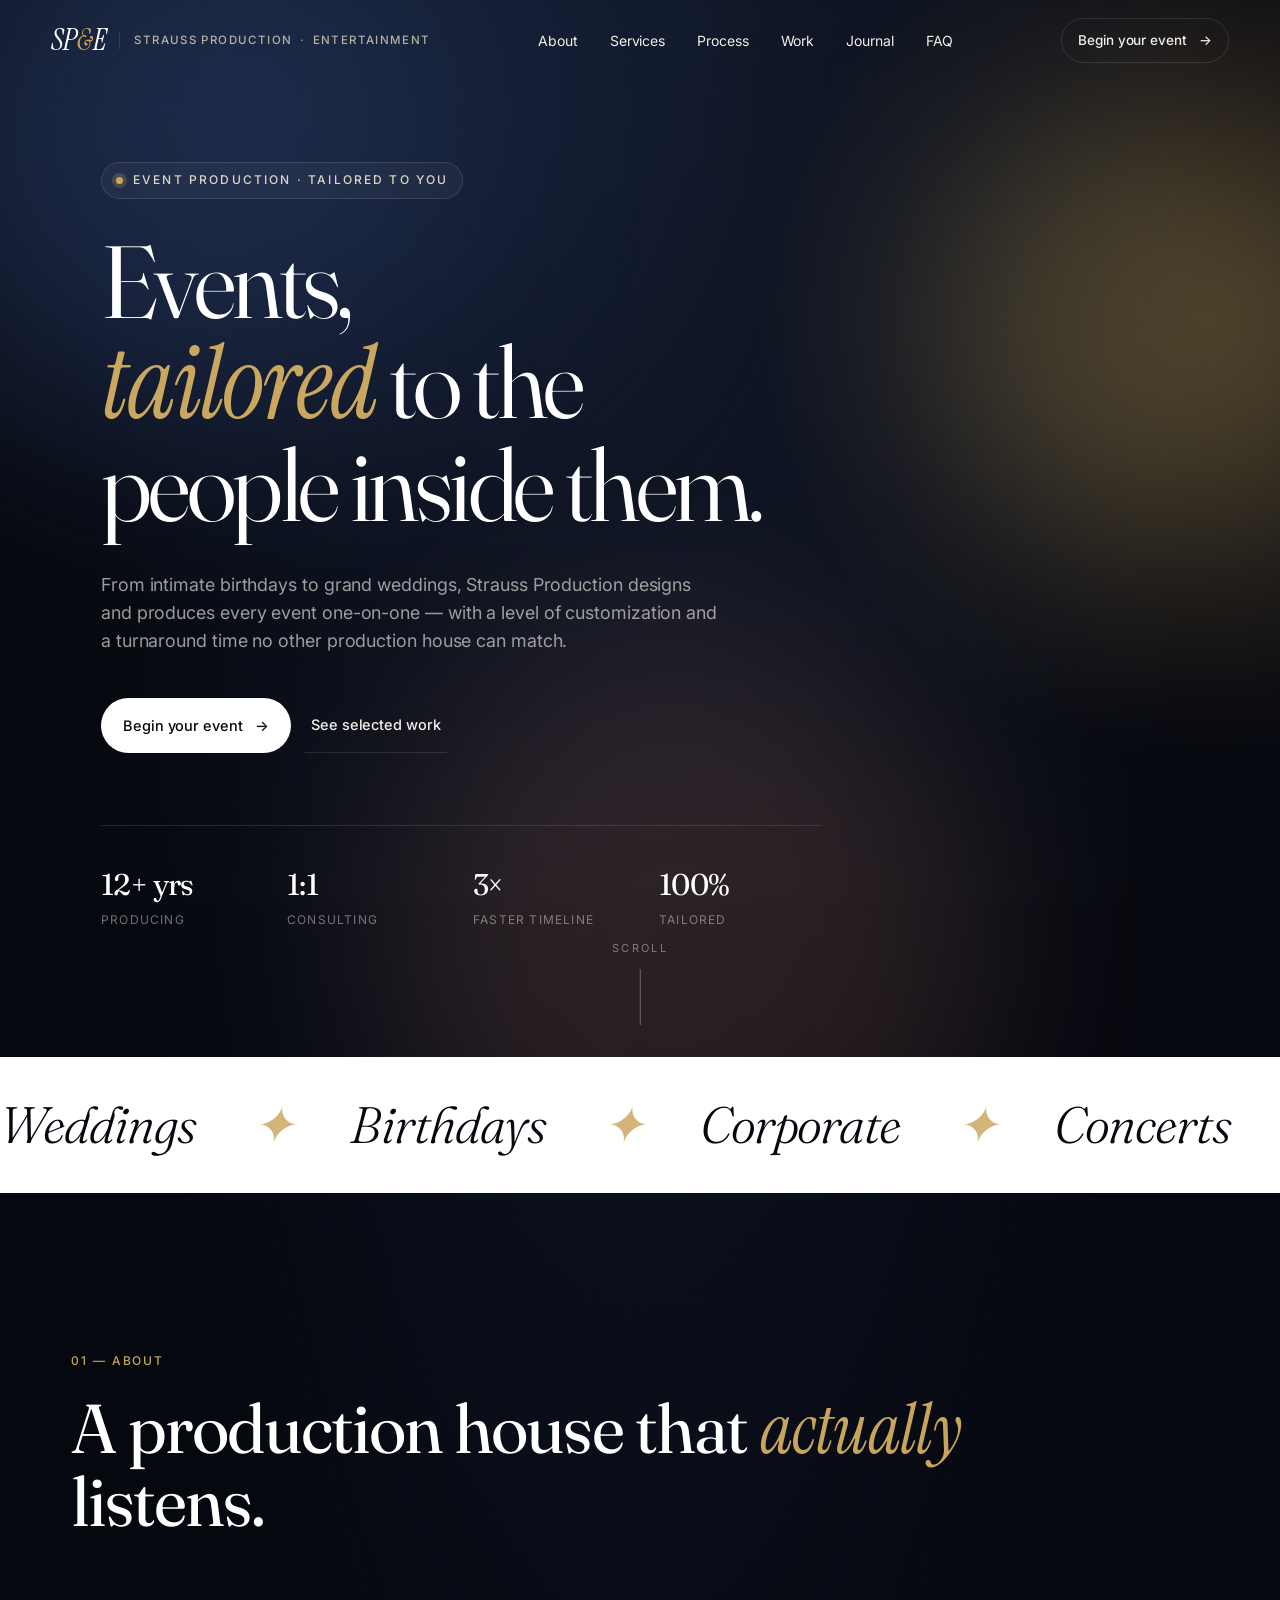
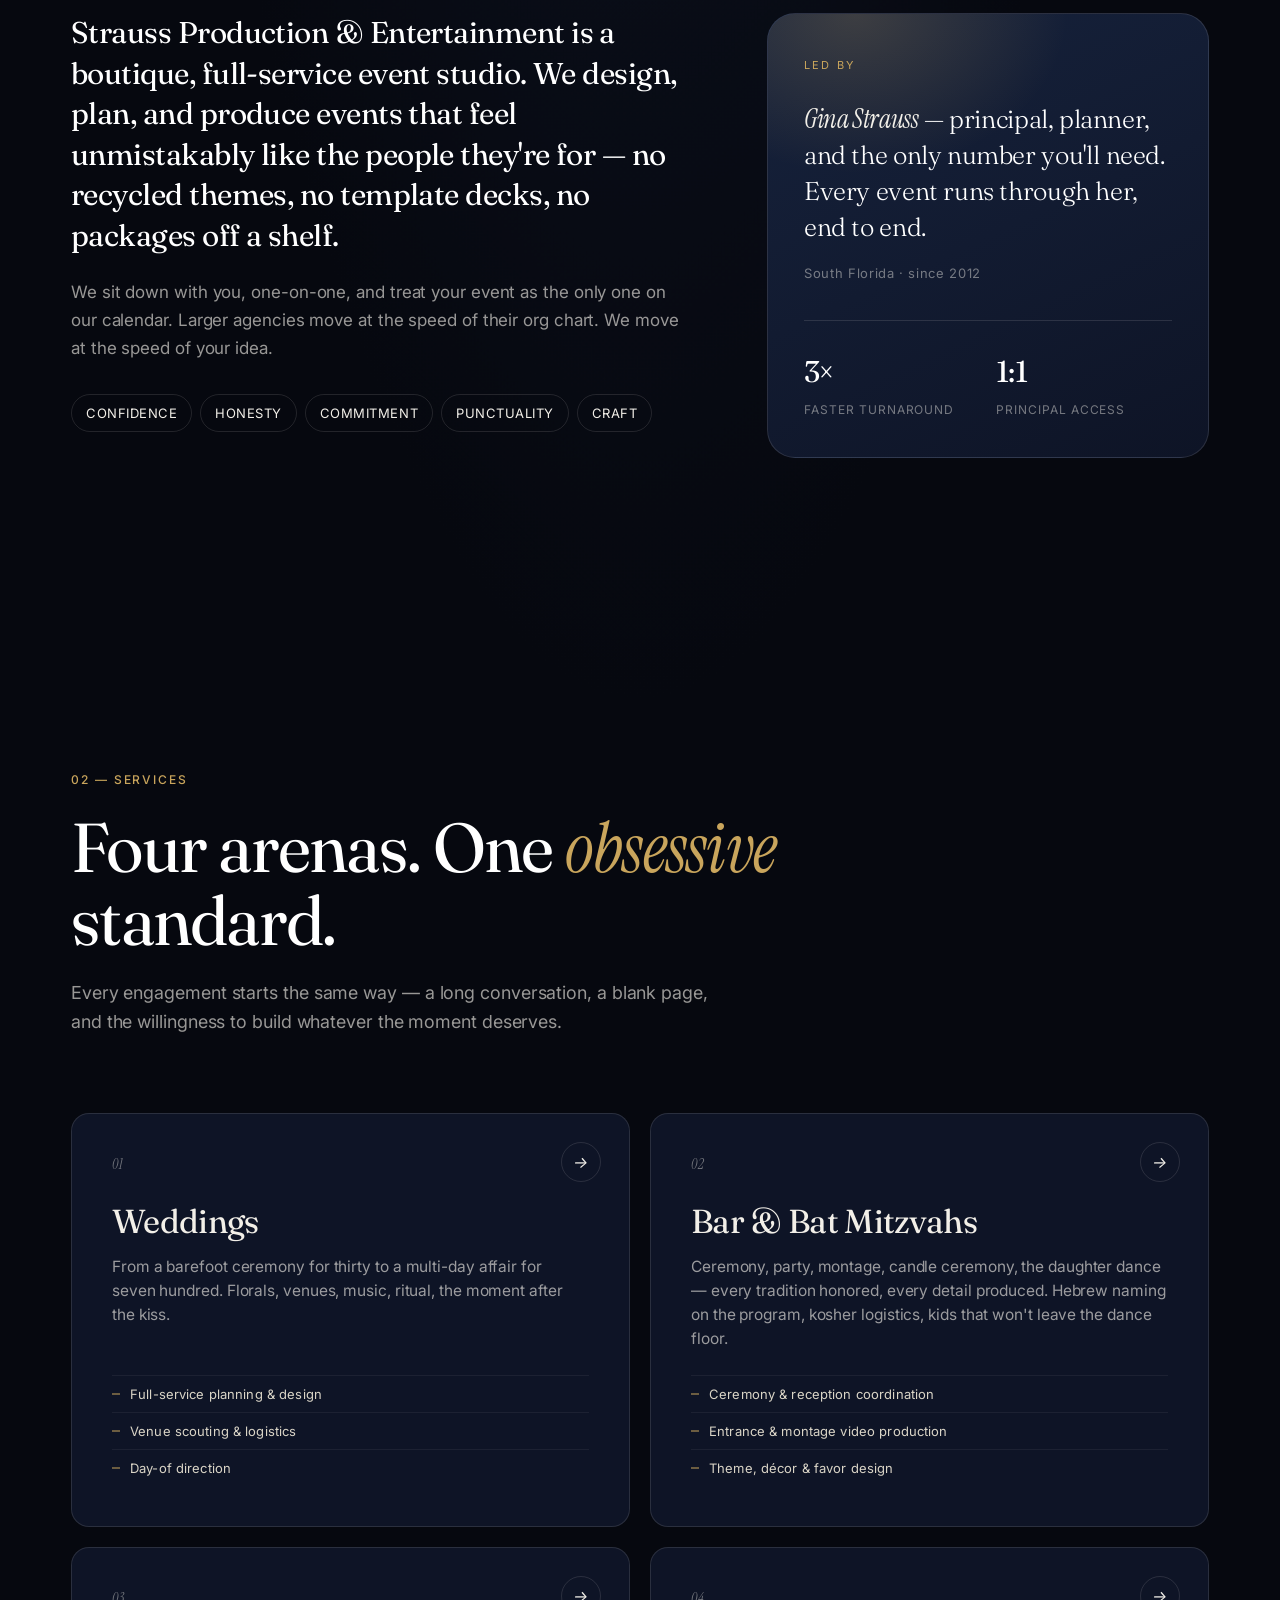
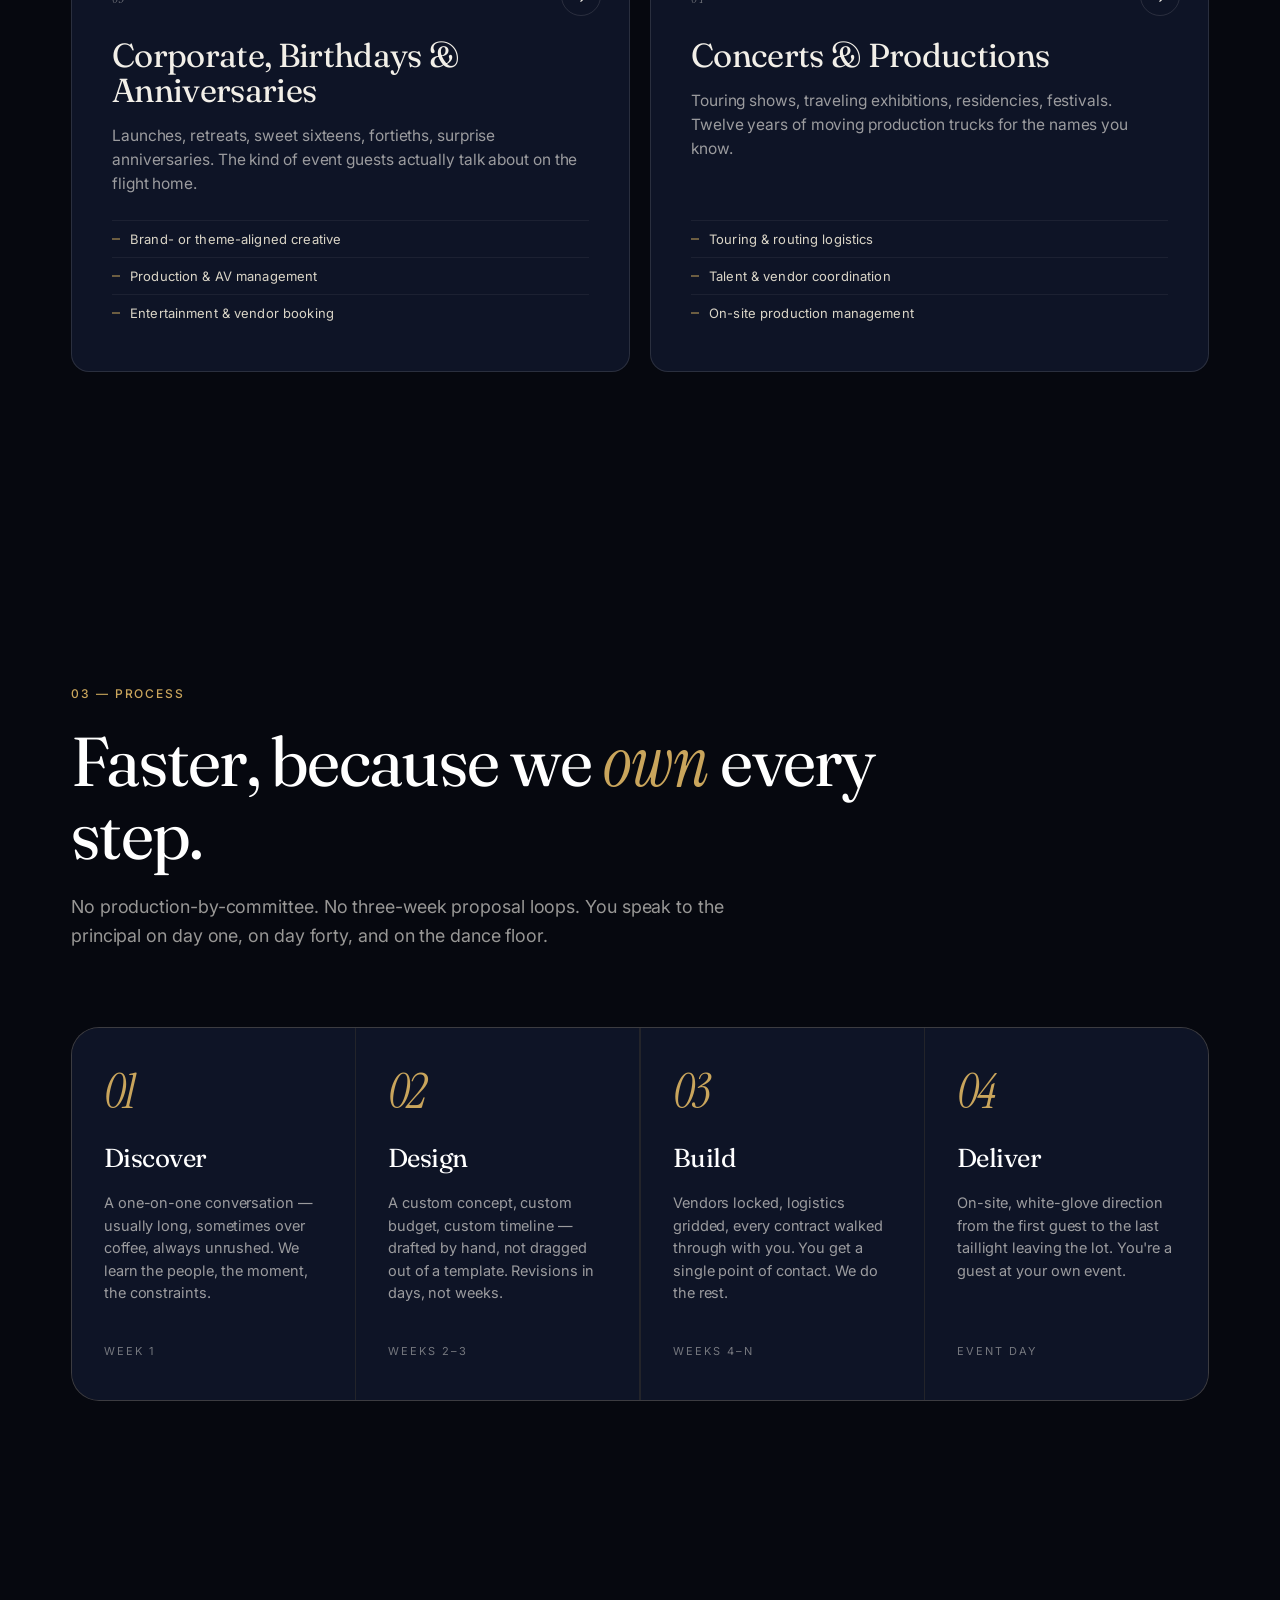
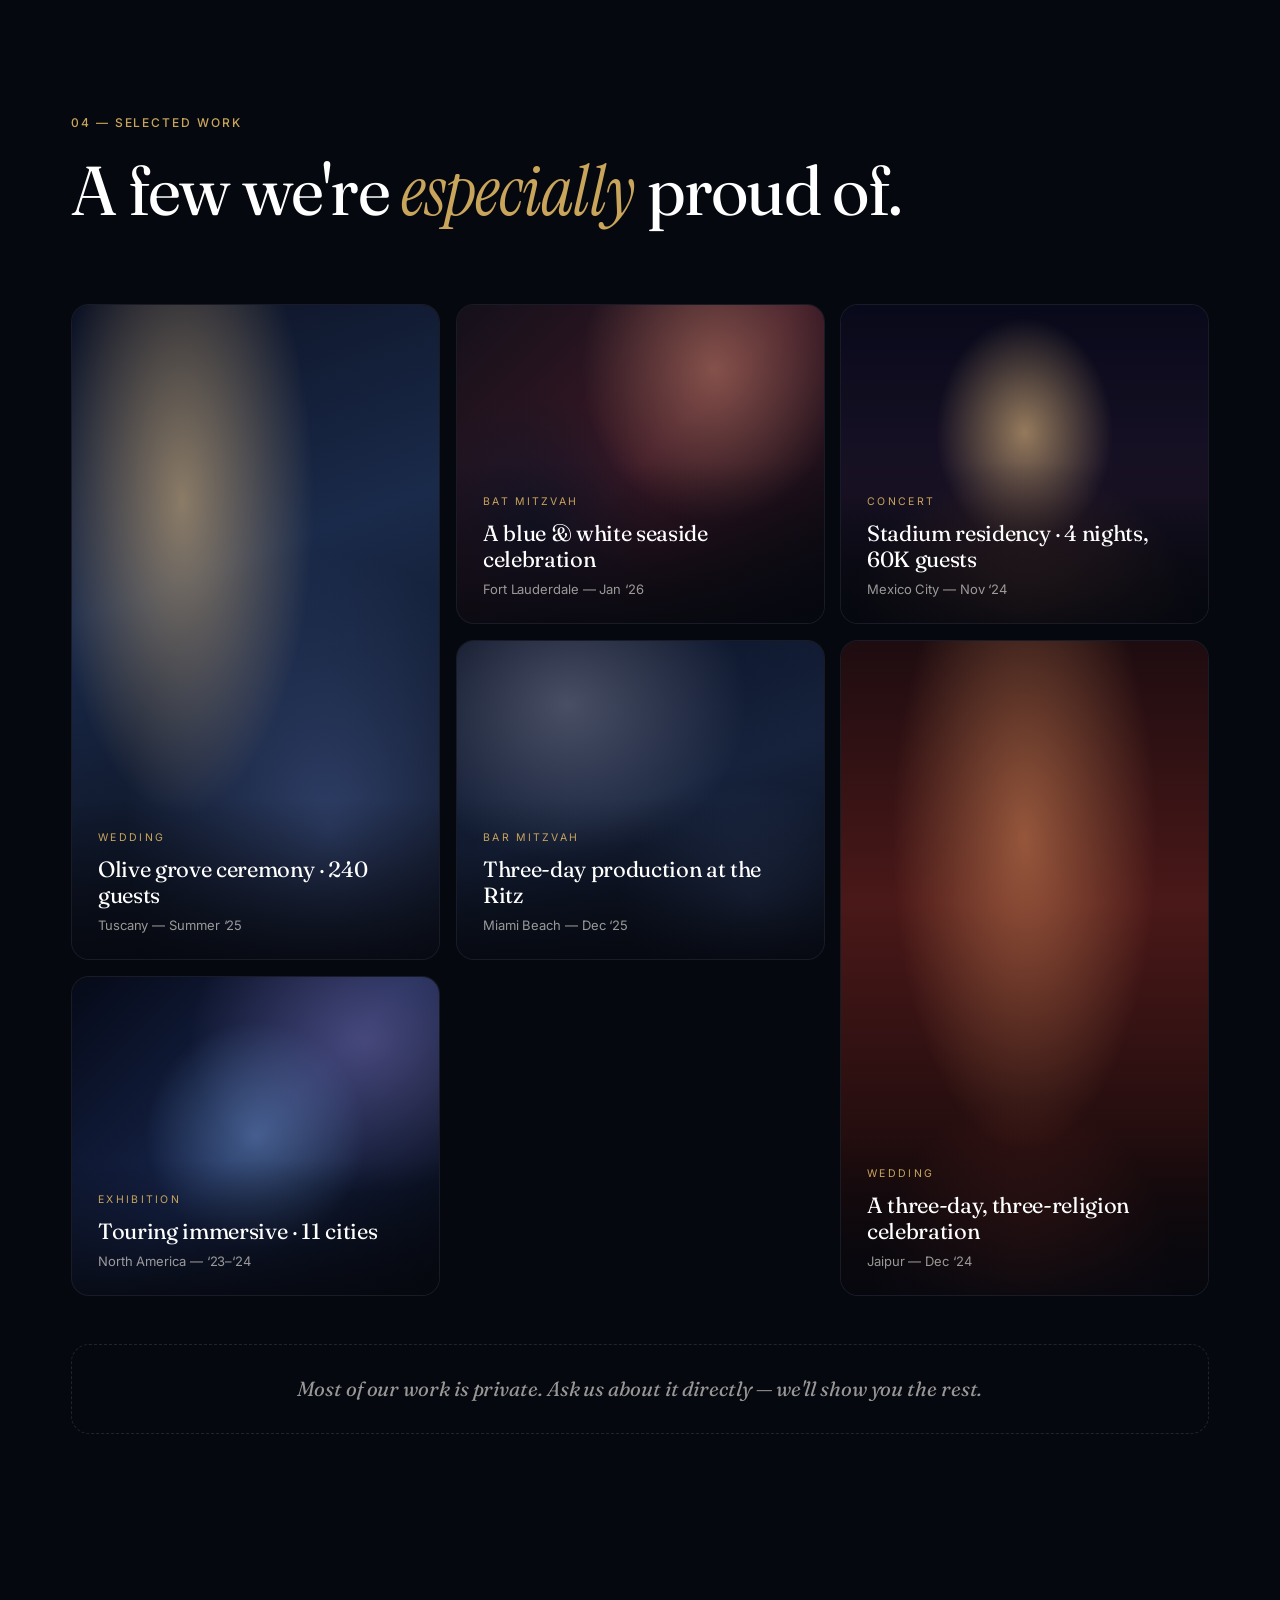
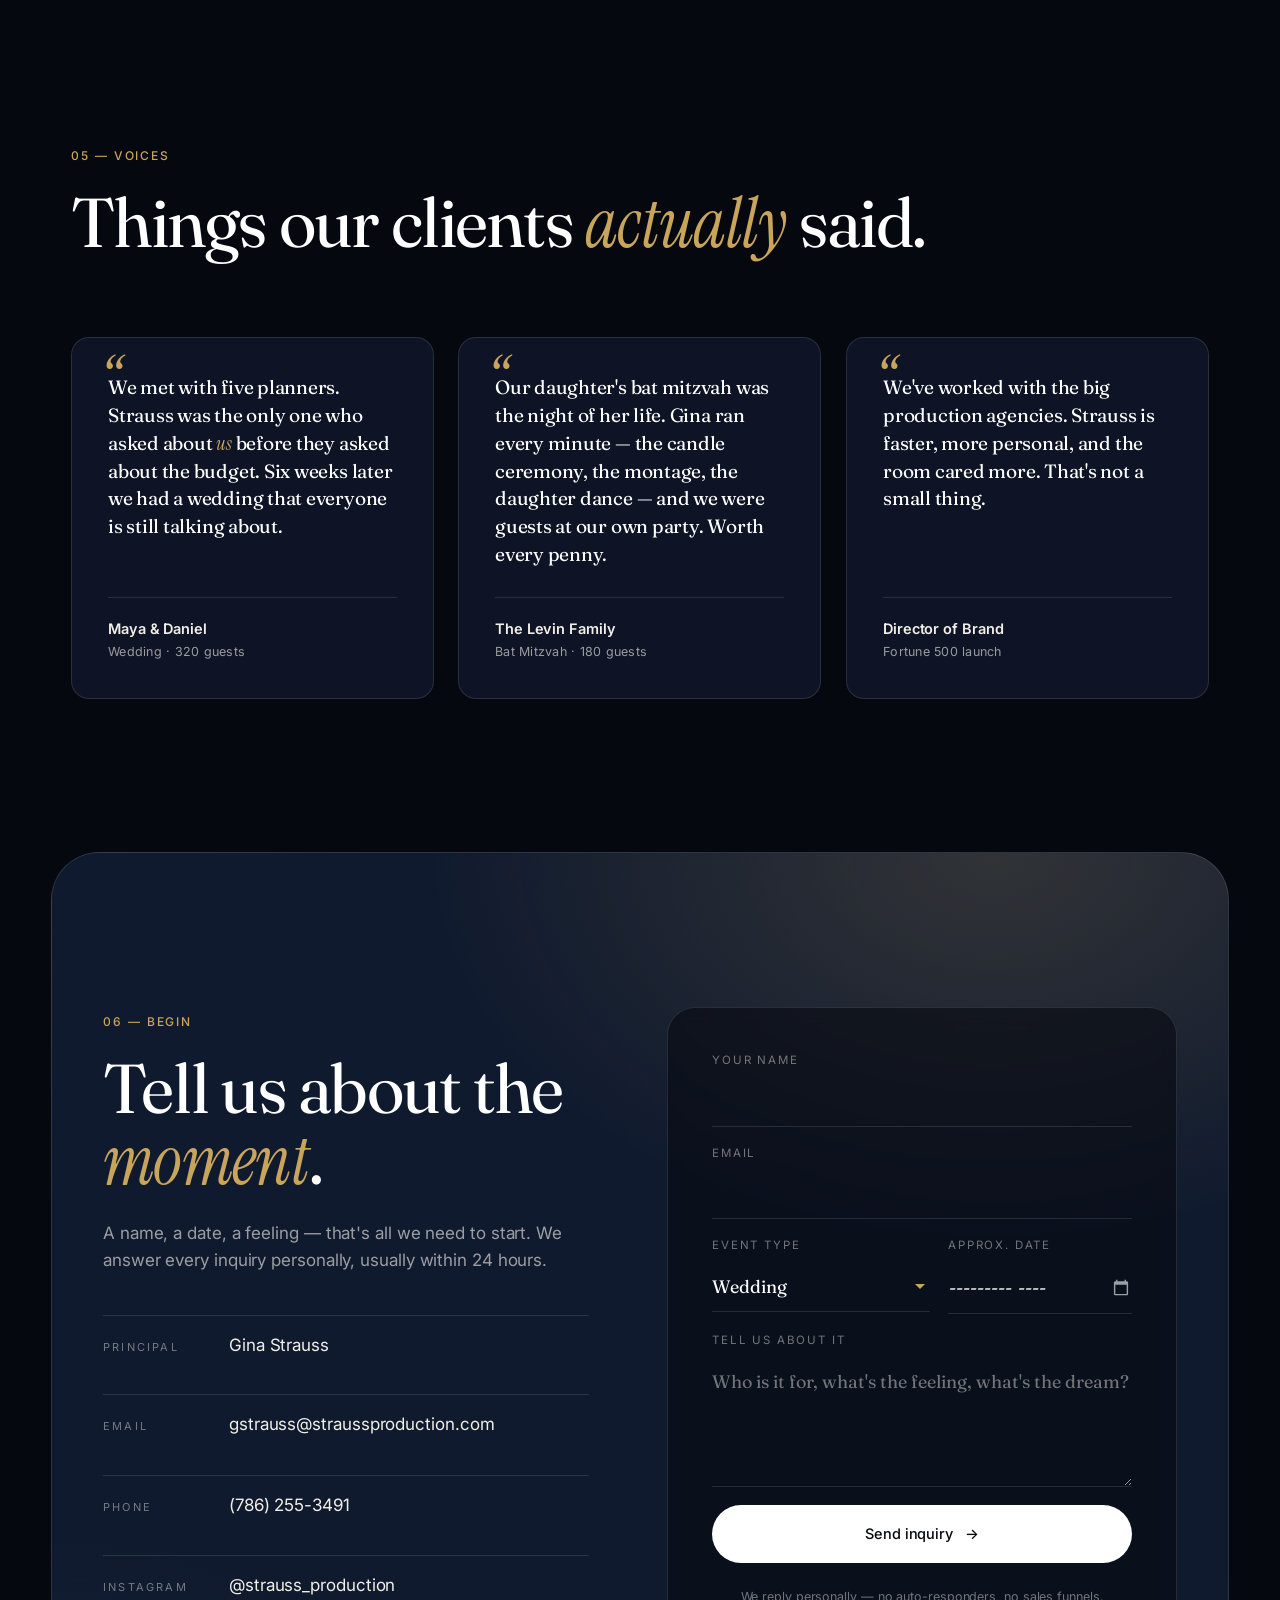
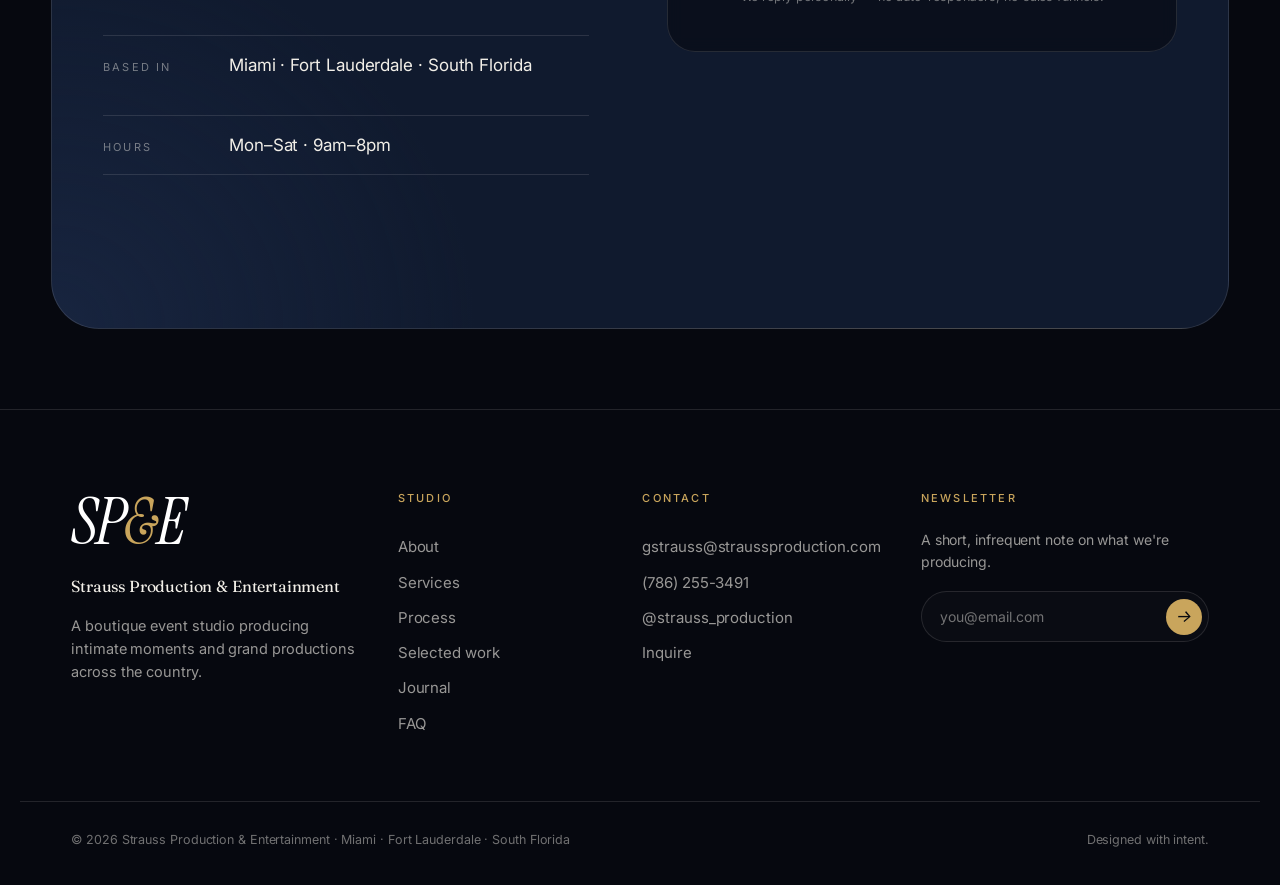
==== commit 4d93ad0c: "Full multi-page architecture Add seven new pages with shared header/footer + new CSS components: - a" ====
--- a/index.html
+++ b/index.html
@@ -31,13 +31,14 @@
     <span class="logo-name">Strauss Production <span class="logo-divider">·</span> Entertainment</span>
   </a>
   <nav class="site-nav" aria-label="Primary">
-    <a href="#about">About</a>
-    <a href="#services">Services</a>
-    <a href="#process">Process</a>
-    <a href="#work">Work</a>
-    <a href="#voices">Voices</a>
+    <a href="about.html">About</a>
+    <a href="services.html">Services</a>
+    <a href="process.html">Process</a>
+    <a href="work.html">Work</a>
+    <a href="journal.html">Journal</a>
+    <a href="faq.html">FAQ</a>
   </nav>
-  <a class="btn btn-ghost btn-sm header-cta" href="#contact"><span>Begin your event</span><i class="arrow">→</i></a>
+  <a class="btn btn-ghost btn-sm header-cta" href="contact.html"><span>Begin your event</span><i class="arrow">→</i></a>
   <button class="menu-toggle" aria-label="Menu" aria-expanded="false">
     <span></span><span></span>
   </button>
@@ -71,8 +72,8 @@
     </p>
 
     <div class="hero-cta reveal" data-reveal data-delay="560">
-      <a class="btn btn-primary" href="#contact"><span>Begin your event</span><i class="arrow">→</i></a>
-      <a class="btn btn-link" href="#work"><span>See selected work</span></a>
+      <a class="btn btn-primary" href="contact.html"><span>Begin your event</span><i class="arrow">→</i></a>
+      <a class="btn btn-link" href="work.html"><span>See selected work</span></a>
     </div>
 
     <div class="hero-meta reveal" data-reveal data-delay="720">
@@ -505,10 +506,12 @@
 
     <div class="footer-col">
       <h5>Studio</h5>
-      <a href="#about">About</a>
-      <a href="#services">Services</a>
-      <a href="#process">Process</a>
-      <a href="#work">Selected work</a>
+      <a href="about.html">About</a>
+      <a href="services.html">Services</a>
+      <a href="process.html">Process</a>
+      <a href="work.html">Selected work</a>
+      <a href="journal.html">Journal</a>
+      <a href="faq.html">FAQ</a>
     </div>
 
     <div class="footer-col">
@@ -516,7 +519,7 @@
       <a href="mailto:gstrauss@straussproduction.com">gstrauss@straussproduction.com</a>
       <a href="tel:+17862553491">(786) 255-3491</a>
       <a href="https://instagram.com/strauss_production" target="_blank" rel="noopener">@strauss_production</a>
-      <a href="#contact">Inquire</a>
+      <a href="contact.html">Inquire</a>
     </div>
 
     <div class="footer-col footer-col-wide">
--- a/styles.css
+++ b/styles.css
@@ -1151,3 +1151,389 @@
   }
   .reveal { opacity: 1; transform: none; }
 }
+
+/* ============================================================
+   ─── Multi-page additions ───────────────────────────────────
+   ============================================================ */
+
+/* Page-level hero (interior pages) */
+.page-hero {
+  position: relative;
+  padding: clamp(160px, 22vh, 240px) 0 clamp(60px, 8vw, 100px);
+  overflow: hidden;
+  isolation: isolate;
+}
+.page-hero .hero-bg-blob-a { top: -160px; left: -100px; width: 480px; height: 480px; }
+.page-hero .hero-bg-blob-b { top: 80px; right: -140px; width: 420px; height: 420px; }
+
+.breadcrumb {
+  display: flex; align-items: center; gap: 8px;
+  font-size: 12px; letter-spacing: 0.12em; text-transform: uppercase;
+  color: var(--muted);
+  margin-bottom: 24px;
+}
+.breadcrumb a {
+  color: var(--muted);
+  border-bottom: 1px solid transparent;
+  transition: color .25s var(--ease), border-color .25s var(--ease);
+}
+.breadcrumb a:hover { color: var(--champagne); border-bottom-color: var(--champagne); }
+.breadcrumb-sep { color: var(--champagne); }
+.breadcrumb-current { color: var(--cream); }
+
+.page-title {
+  font-family: var(--f-serif);
+  font-weight: 350;
+  font-size: clamp(48px, 8vw, 112px);
+  line-height: 0.98;
+  letter-spacing: -0.035em;
+  color: var(--white);
+  margin-bottom: 24px;
+  max-width: 16ch;
+}
+.page-title em {
+  font-family: var(--f-display);
+  font-style: italic;
+  font-weight: 400;
+  color: var(--champagne);
+}
+.page-lede {
+  max-width: 60ch;
+  font-size: clamp(17px, 1.5vw, 22px);
+  color: var(--muted);
+  line-height: 1.55;
+}
+
+/* Pillar cards (Coordination · Art · Media · Vendors) */
+.pillars-grid {
+  display: grid;
+  grid-template-columns: repeat(2, 1fr);
+  gap: 20px;
+}
+.pillar {
+  background: var(--paper);
+  border: 1px solid var(--line);
+  border-radius: var(--radius);
+  padding: 36px;
+  display: flex; flex-direction: column; gap: 18px;
+  transition: background .35s var(--ease), border-color .35s var(--ease);
+}
+.pillar:hover { background: var(--paper-2); border-color: rgba(201,165,92,0.35); }
+.pillar-num {
+  font-family: var(--f-display); font-style: italic;
+  font-size: 36px; color: var(--champagne);
+  letter-spacing: -0.04em; line-height: 1;
+}
+.pillar h3 {
+  font-family: var(--f-serif); font-weight: 400;
+  font-size: 26px; letter-spacing: -0.02em; color: var(--white);
+}
+.pillar p { color: var(--muted); font-size: 15.5px; line-height: 1.6; }
+.pillar ul { display: flex; flex-direction: column; gap: 0; margin-top: 8px; }
+.pillar ul li {
+  position: relative; padding: 10px 0 10px 18px;
+  font-size: 14px; color: var(--cream-2);
+  border-top: 1px solid var(--line-soft);
+}
+.pillar ul li::before {
+  content: ""; position: absolute; left: 0; top: 50%;
+  width: 8px; height: 1px; background: var(--champagne);
+  transform: translateY(-50%);
+}
+@media (max-width: 720px) { .pillars-grid { grid-template-columns: 1fr; } }
+
+/* Pricing tiers */
+.pricing-grid {
+  display: grid;
+  grid-template-columns: repeat(2, 1fr);
+  gap: 20px;
+}
+.pricing-card {
+  background: var(--paper);
+  border: 1px solid var(--line);
+  border-radius: var(--radius-lg);
+  padding: 40px;
+  display: flex; flex-direction: column; gap: 18px;
+  position: relative; overflow: hidden; isolation: isolate;
+}
+.pricing-card.featured {
+  background: linear-gradient(155deg, var(--navy-2), var(--paper));
+  border-color: rgba(201,165,92,0.35);
+}
+.pricing-card.featured::before {
+  content: ""; position: absolute; inset: 0;
+  background: radial-gradient(60% 60% at 100% 0%, rgba(201,165,92,0.18), transparent 70%);
+  z-index: -1;
+}
+.pricing-tag {
+  font-size: 11px; letter-spacing: 0.2em; text-transform: uppercase;
+  color: var(--champagne);
+}
+.pricing-card h3 {
+  font-family: var(--f-serif); font-weight: 400;
+  font-size: 32px; letter-spacing: -0.02em; color: var(--white);
+}
+.pricing-amount {
+  font-family: var(--f-serif); font-weight: 400;
+  font-size: 48px; letter-spacing: -0.025em; color: var(--white);
+  display: inline-flex; align-items: baseline; gap: 8px;
+}
+.pricing-amount sup { font-size: 18px; color: var(--muted); font-weight: 400; }
+.pricing-amount small { font-size: 14px; color: var(--muted); font-weight: 400; font-family: var(--f-sans); }
+.pricing-card > p { color: var(--muted); font-size: 15px; line-height: 1.6; }
+.pricing-card ul {
+  display: flex; flex-direction: column; gap: 0;
+  margin-top: 8px;
+  border-top: 1px solid var(--line);
+}
+.pricing-card ul li {
+  position: relative; padding: 12px 0 12px 22px;
+  font-size: 14.5px; color: var(--cream-2);
+  border-bottom: 1px solid var(--line-soft);
+}
+.pricing-card ul li::before {
+  content: "+"; position: absolute; left: 0; top: 50%;
+  transform: translateY(-50%); color: var(--champagne);
+  font-family: var(--f-display); font-style: italic;
+}
+.pricing-card .btn { margin-top: auto; align-self: flex-start; }
+@media (max-width: 880px) { .pricing-grid { grid-template-columns: 1fr; } }
+
+/* FAQ accordion */
+.faq-list {
+  display: flex; flex-direction: column;
+  border-top: 1px solid var(--line);
+}
+.faq-item {
+  border-bottom: 1px solid var(--line);
+  padding: 0;
+}
+.faq-item summary {
+  list-style: none;
+  cursor: pointer;
+  display: flex; justify-content: space-between; align-items: center; gap: 24px;
+  padding: 28px 0;
+  font-family: var(--f-serif); font-weight: 400;
+  font-size: clamp(20px, 2vw, 28px);
+  letter-spacing: -0.015em;
+  color: var(--white);
+  transition: color .25s var(--ease);
+}
+.faq-item summary::-webkit-details-marker { display: none; }
+.faq-item summary:hover { color: var(--champagne); }
+.faq-item summary .faq-icon {
+  flex-shrink: 0;
+  width: 32px; height: 32px; border-radius: 999px;
+  border: 1px solid var(--line);
+  position: relative;
+  transition: transform .35s var(--ease), border-color .35s var(--ease);
+}
+.faq-item summary .faq-icon::before,
+.faq-item summary .faq-icon::after {
+  content: ""; position: absolute; background: var(--cream);
+  top: 50%; left: 50%; transform: translate(-50%,-50%);
+}
+.faq-item summary .faq-icon::before { width: 12px; height: 1px; }
+.faq-item summary .faq-icon::after  { width: 1px; height: 12px; transition: transform .3s var(--ease); }
+.faq-item[open] summary .faq-icon { border-color: var(--champagne); transform: rotate(45deg); }
+.faq-item[open] summary .faq-icon::before,
+.faq-item[open] summary .faq-icon::after { background: var(--champagne); }
+.faq-item .faq-body {
+  padding: 0 0 28px;
+  color: var(--muted);
+  font-size: 16px; line-height: 1.65;
+  max-width: 72ch;
+}
+.faq-item .faq-body p + p { margin-top: 14px; }
+
+/* Journal cards */
+.journal-grid {
+  display: grid;
+  grid-template-columns: repeat(3, 1fr);
+  gap: 24px;
+}
+.journal-card {
+  display: flex; flex-direction: column;
+  background: var(--paper);
+  border: 1px solid var(--line);
+  border-radius: var(--radius);
+  overflow: hidden;
+  transition: transform .35s var(--ease), border-color .35s var(--ease);
+}
+.journal-card:hover { transform: translateY(-3px); border-color: rgba(201,165,92,0.4); }
+.journal-card .journal-img {
+  aspect-ratio: 4 / 3;
+  background-size: cover; background-position: center;
+}
+.journal-card .journal-body { padding: 28px; display: flex; flex-direction: column; gap: 14px; }
+.journal-meta {
+  display: flex; gap: 10px; align-items: center;
+  font-size: 11px; letter-spacing: 0.18em; text-transform: uppercase;
+  color: var(--muted-2);
+}
+.journal-meta .dot { width: 4px; height: 4px; border-radius: 50%; background: var(--champagne); }
+.journal-card h3 {
+  font-family: var(--f-serif); font-weight: 400;
+  font-size: 24px; letter-spacing: -0.018em; line-height: 1.2;
+  color: var(--white);
+}
+.journal-card p { font-size: 14.5px; color: var(--muted); line-height: 1.55; }
+.journal-read {
+  margin-top: auto;
+  font-size: 13px; color: var(--champagne);
+  display: inline-flex; gap: 6px; align-items: center;
+}
+@media (max-width: 880px) { .journal-grid { grid-template-columns: 1fr; } }
+
+/* CTA band */
+.cta-band {
+  margin: clamp(60px, 10vw, 120px) var(--pad) 0;
+  background:
+    radial-gradient(70% 80% at 0% 0%, rgba(201,165,92,0.22), transparent 60%),
+    radial-gradient(60% 60% at 100% 100%, rgba(30,45,77,0.55), transparent 60%),
+    var(--navy);
+  border: 1px solid var(--line);
+  border-radius: 48px;
+  padding: clamp(48px, 8vw, 100px) clamp(28px, 6vw, 80px);
+  display: grid;
+  grid-template-columns: 1.5fr 1fr;
+  gap: 40px;
+  align-items: center;
+  overflow: hidden;
+}
+.cta-band h2 {
+  font-family: var(--f-serif); font-weight: 400;
+  font-size: clamp(32px, 4.5vw, 60px);
+  line-height: 1.02;
+  letter-spacing: -0.025em;
+  color: var(--white);
+}
+.cta-band h2 em {
+  font-family: var(--f-display); font-style: italic;
+  color: var(--champagne);
+}
+.cta-band p {
+  margin-top: 18px;
+  color: var(--muted);
+  max-width: 50ch;
+  font-size: clamp(15px, 1.3vw, 18px);
+  line-height: 1.55;
+}
+.cta-band-actions {
+  display: flex; flex-direction: column; gap: 14px; align-items: flex-start;
+  justify-self: end;
+}
+.cta-band-actions .btn { white-space: nowrap; }
+.cta-band-meta {
+  margin-top: 12px;
+  font-size: 13px;
+  color: var(--muted-2);
+}
+@media (max-width: 760px) {
+  .cta-band { grid-template-columns: 1fr; margin-inline: 16px; border-radius: 32px; }
+  .cta-band-actions { justify-self: start; }
+}
+
+/* Feature row (alternating image + text) */
+.feature-row {
+  display: grid;
+  grid-template-columns: 1fr 1fr;
+  gap: clamp(40px, 6vw, 80px);
+  align-items: center;
+}
+.feature-row + .feature-row { margin-top: clamp(60px, 10vw, 120px); }
+.feature-row.reverse > .feature-visual { order: 2; }
+.feature-visual {
+  aspect-ratio: 4 / 5;
+  border-radius: var(--radius);
+  border: 1px solid var(--line);
+  overflow: hidden;
+  position: relative;
+}
+.feature-visual::after {
+  content: ""; position: absolute; inset: 0;
+  background: linear-gradient(180deg, transparent 60%, rgba(6,8,15,0.65));
+}
+.feature-copy h3 {
+  font-family: var(--f-serif); font-weight: 400;
+  font-size: clamp(28px, 4vw, 48px);
+  line-height: 1.05; letter-spacing: -0.02em;
+  color: var(--white);
+  margin-bottom: 20px;
+}
+.feature-copy h3 em { font-family: var(--f-display); font-style: italic; color: var(--champagne); }
+.feature-copy p { color: var(--muted); font-size: 16.5px; line-height: 1.65; }
+.feature-copy p + p { margin-top: 14px; }
+.feature-copy ul {
+  margin-top: 26px;
+  display: flex; flex-direction: column; gap: 0;
+  border-top: 1px solid var(--line-soft);
+}
+.feature-copy ul li {
+  padding: 14px 0 14px 22px;
+  font-size: 14.5px; color: var(--cream-2);
+  border-bottom: 1px solid var(--line-soft);
+  position: relative;
+}
+.feature-copy ul li::before {
+  content: ""; position: absolute; left: 0; top: 50%;
+  width: 8px; height: 1px; background: var(--champagne);
+  transform: translateY(-50%);
+}
+@media (max-width: 880px) {
+  .feature-row { grid-template-columns: 1fr; }
+  .feature-row.reverse > .feature-visual { order: 0; }
+}
+
+/* Work filter chips */
+.work-filter {
+  display: flex; flex-wrap: wrap; gap: 8px;
+  margin-bottom: 40px;
+}
+.work-filter button {
+  padding: 10px 16px;
+  border-radius: 999px;
+  border: 1px solid var(--line);
+  color: var(--cream-2);
+  font-size: 13px;
+  letter-spacing: 0.02em;
+  transition: background .25s var(--ease), color .25s var(--ease), border-color .25s var(--ease);
+}
+.work-filter button:hover { color: var(--white); border-color: var(--cream-3); }
+.work-filter button[aria-pressed="true"] {
+  background: var(--champagne); color: var(--ink); border-color: var(--champagne);
+}
+
+/* 404 page */
+.notfound {
+  min-height: 80vh;
+  display: grid; place-items: center;
+  text-align: center;
+  padding: 120px var(--pad);
+}
+.notfound h1 {
+  font-family: var(--f-serif); font-weight: 350;
+  font-size: clamp(80px, 18vw, 220px); line-height: 0.9;
+  letter-spacing: -0.04em;
+  color: var(--white);
+}
+.notfound h1 em { font-family: var(--f-display); font-style: italic; color: var(--champagne); }
+.notfound p {
+  max-width: 50ch;
+  margin: 24px auto 36px;
+  color: var(--muted);
+  font-size: clamp(16px, 1.5vw, 20px);
+  line-height: 1.55;
+}
+
+/* Contact page bigger form */
+.contact-page-grid {
+  display: grid;
+  grid-template-columns: 0.9fr 1.1fr;
+  gap: clamp(40px, 6vw, 80px);
+  align-items: start;
+}
+@media (max-width: 880px) {
+  .contact-page-grid { grid-template-columns: 1fr; }
+}
+
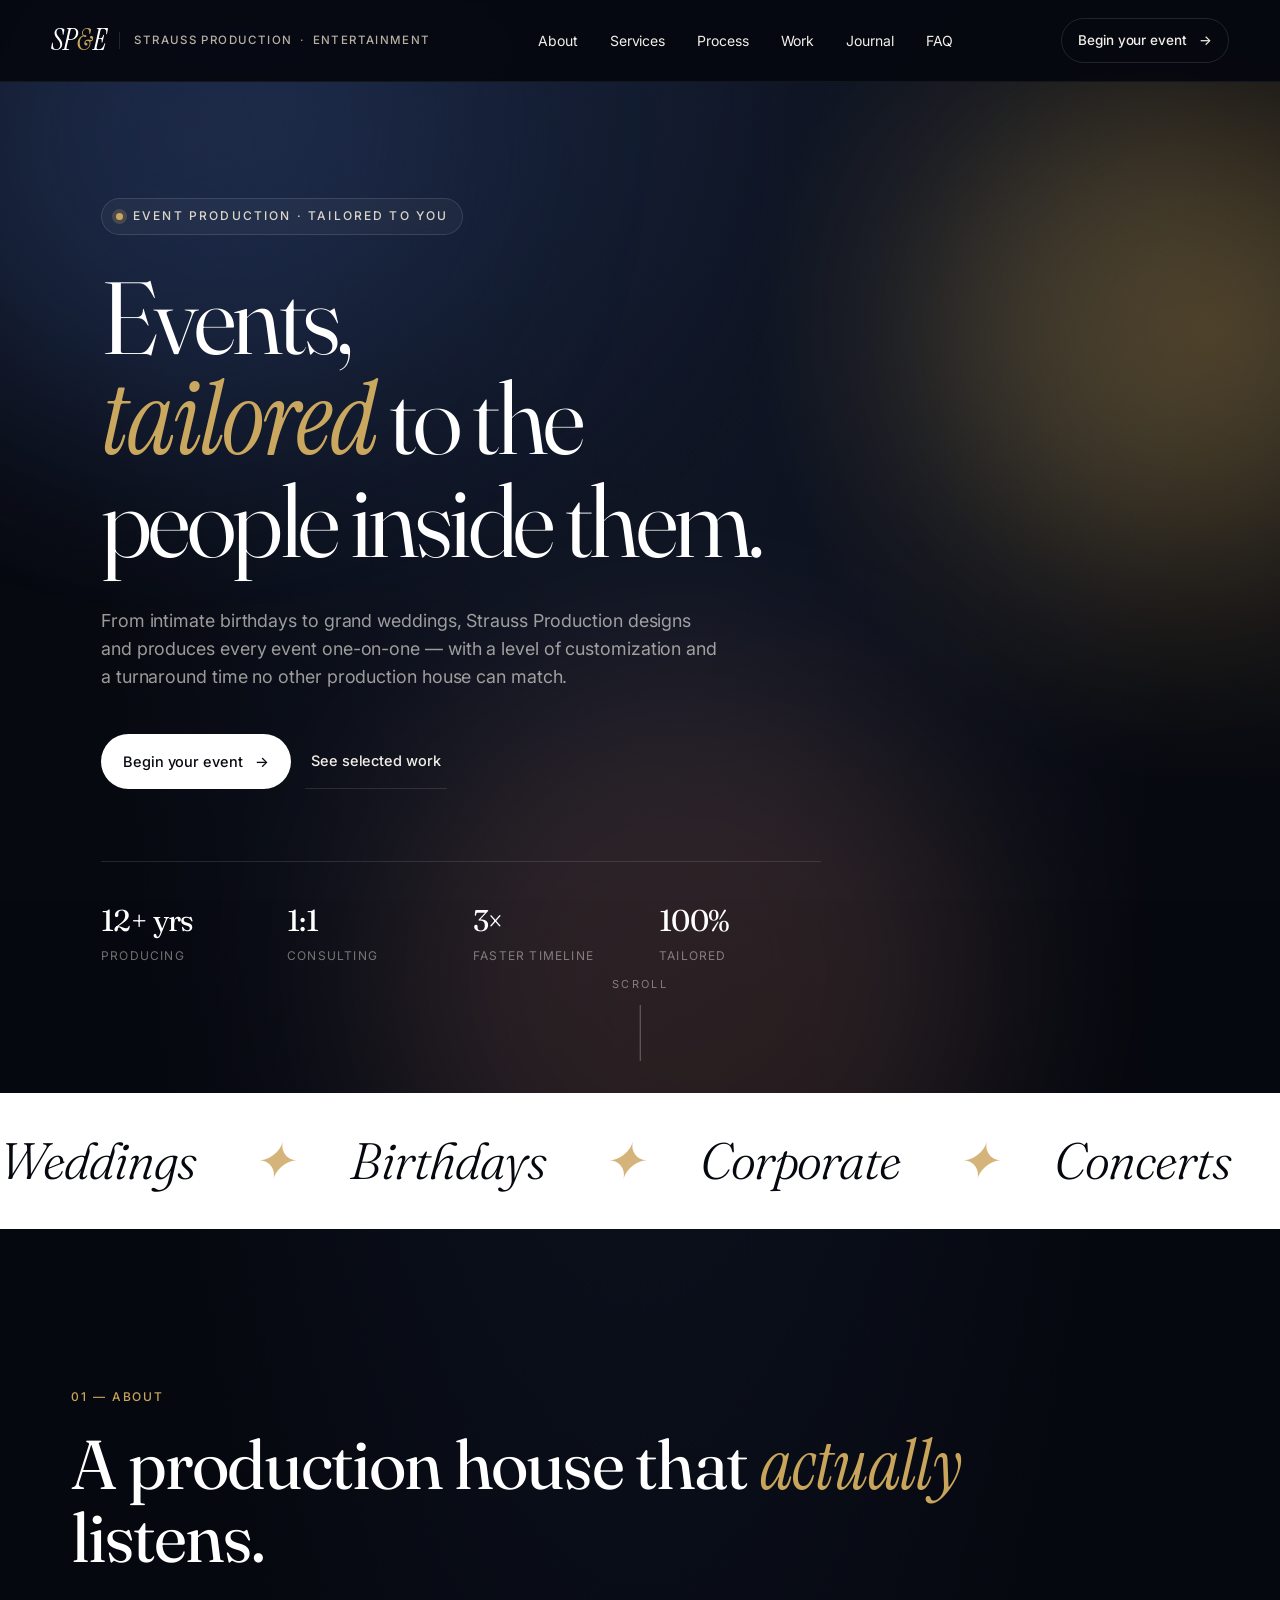
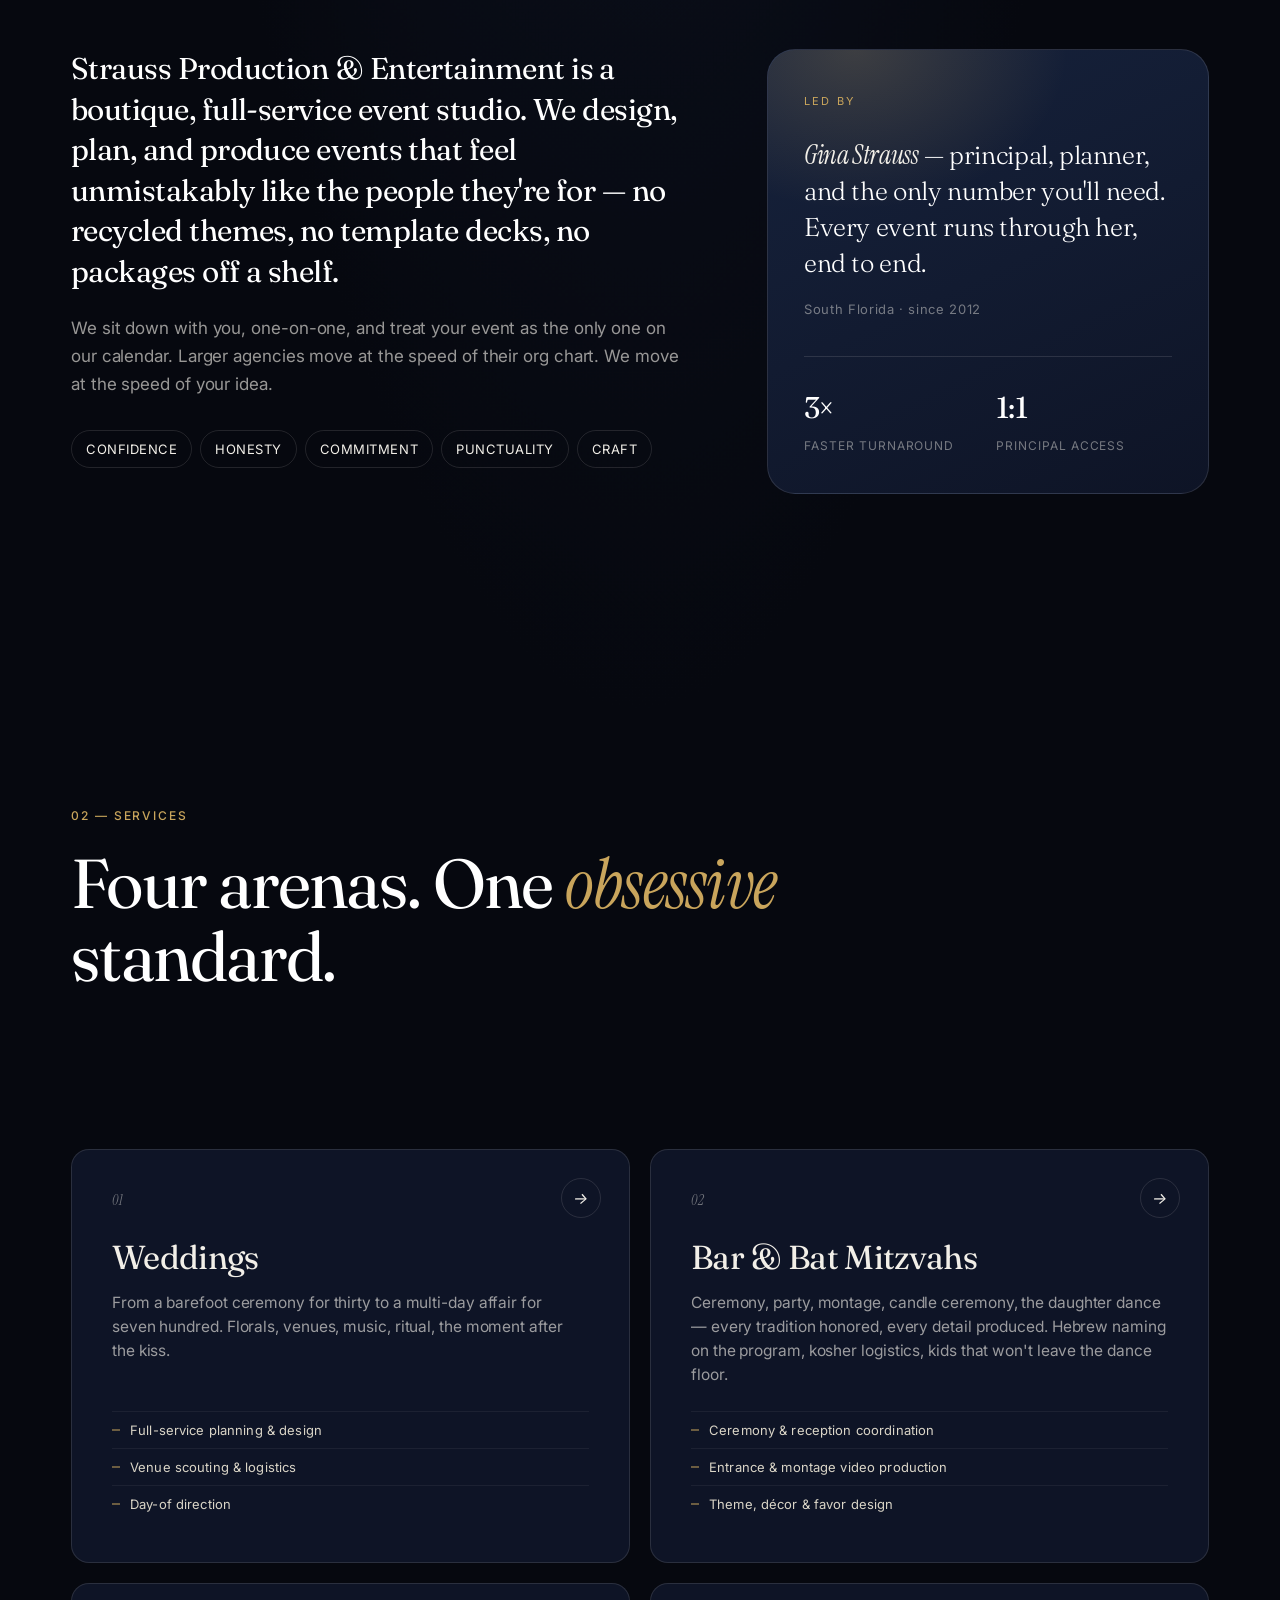
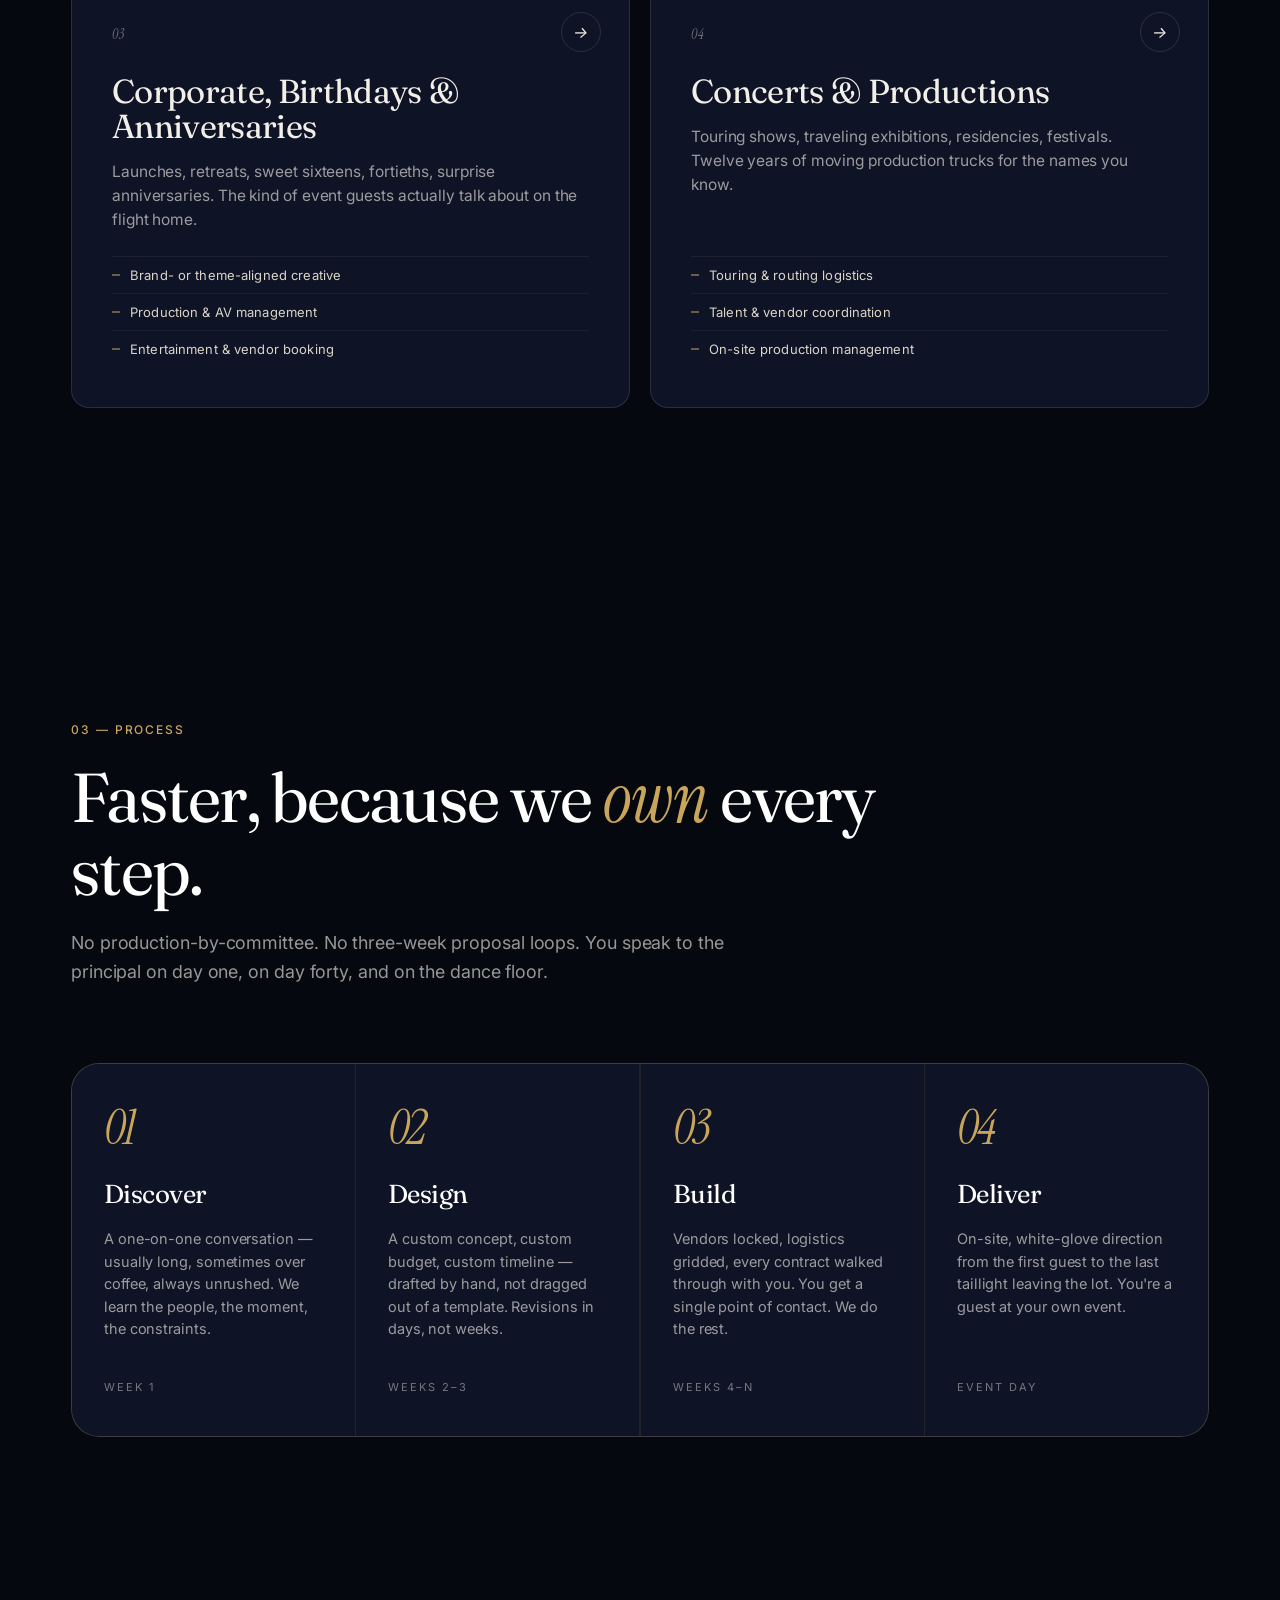
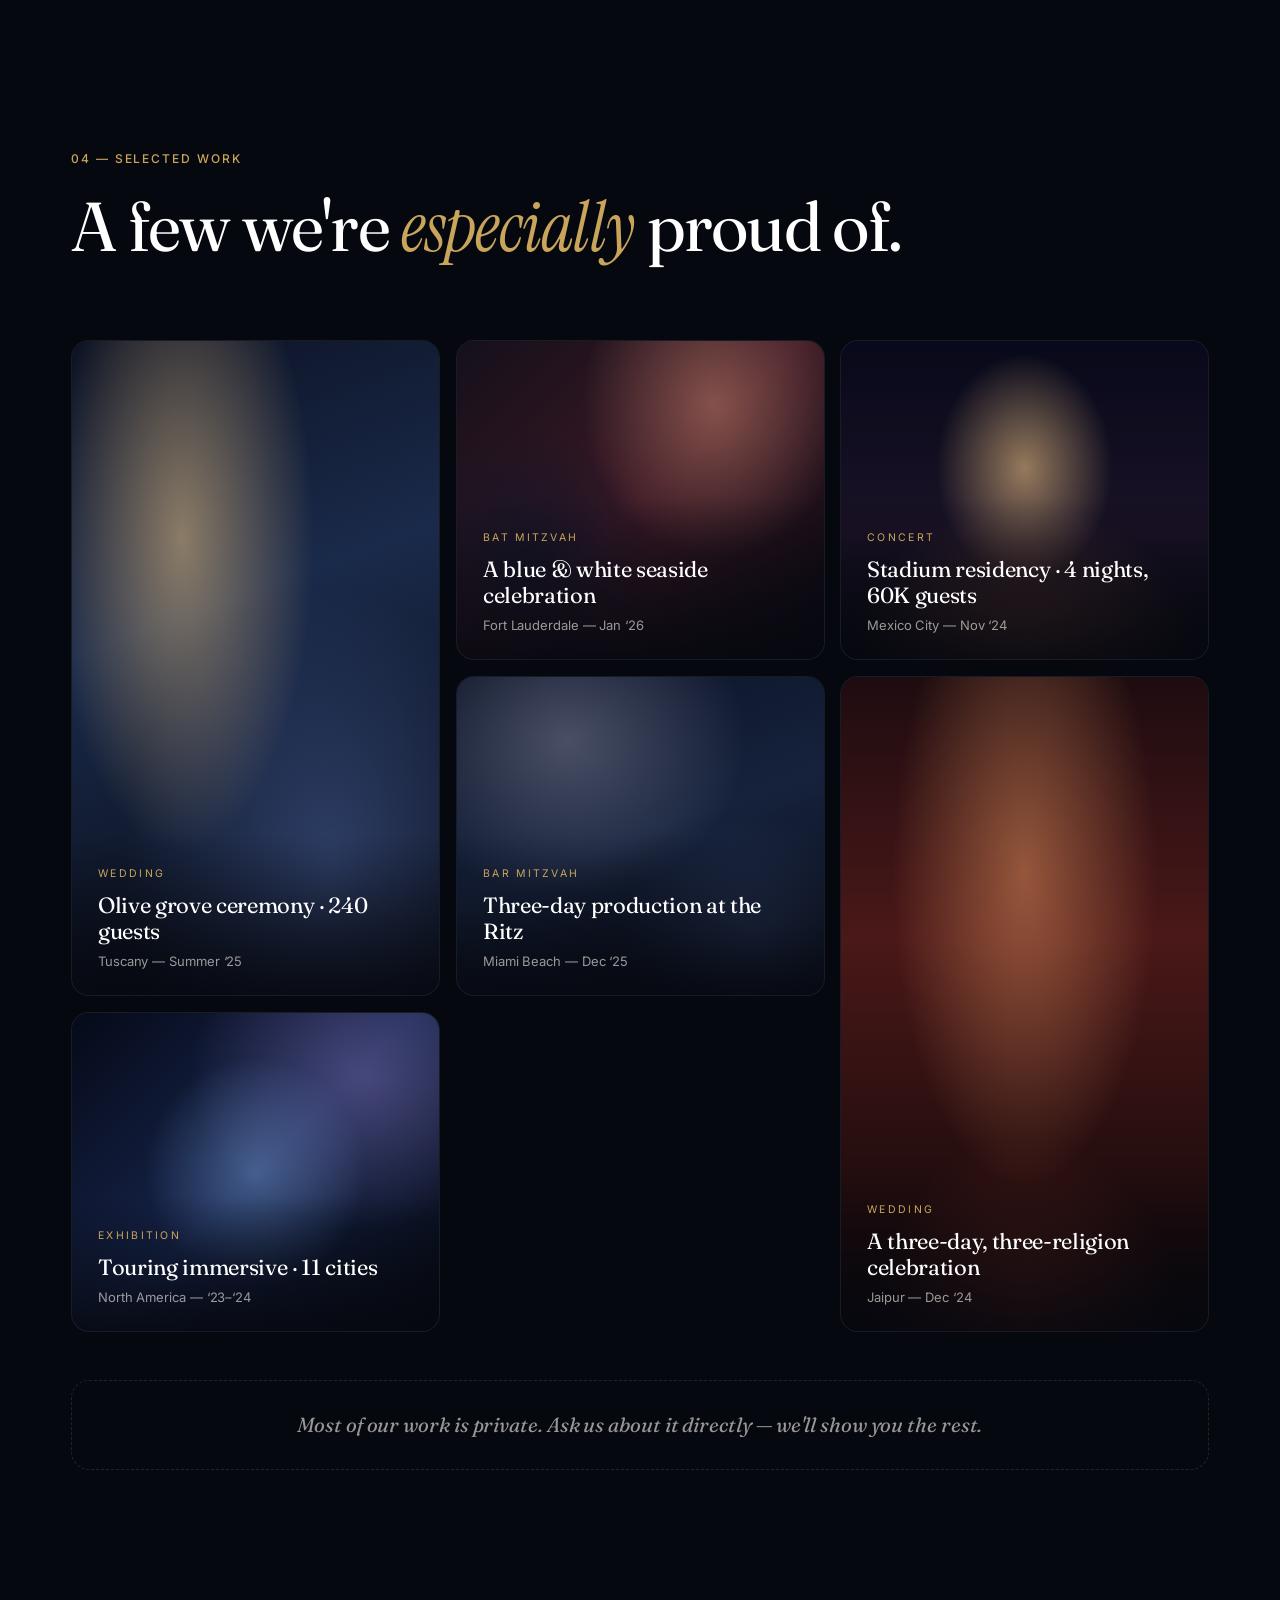
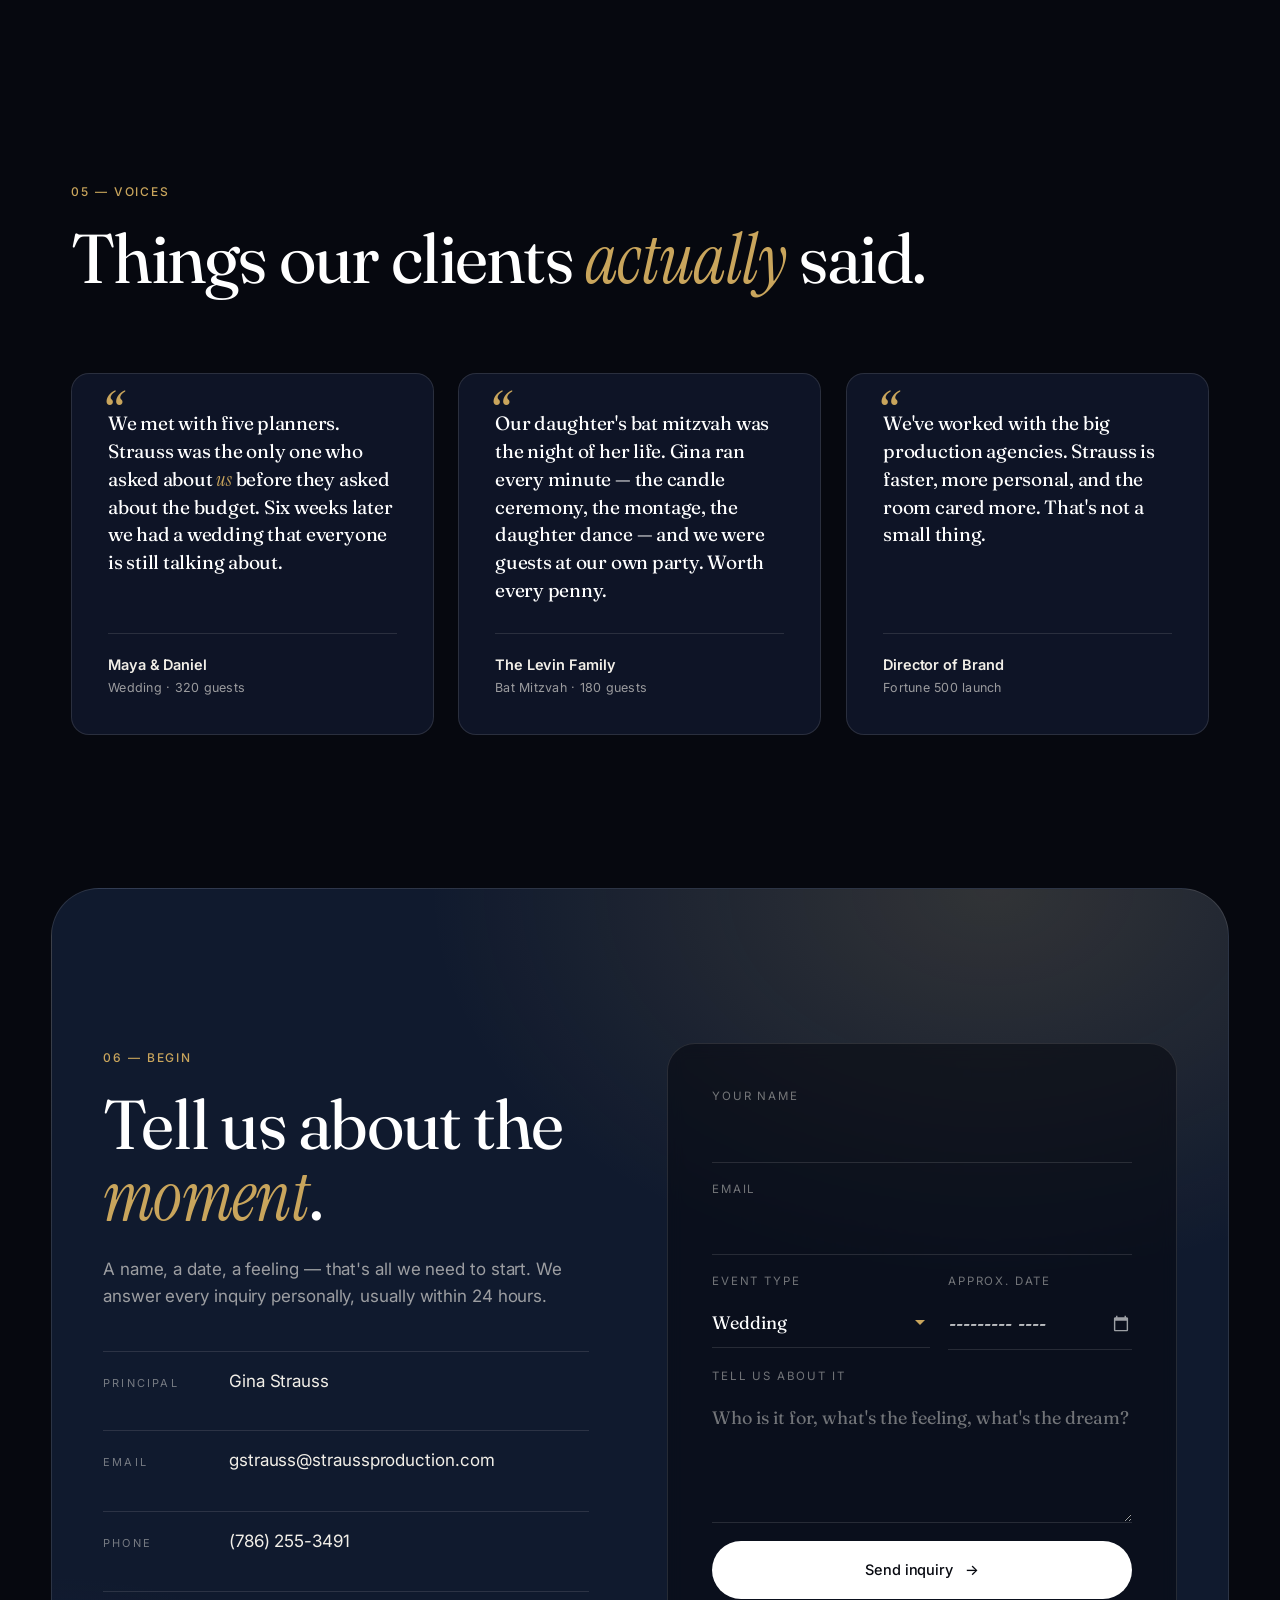
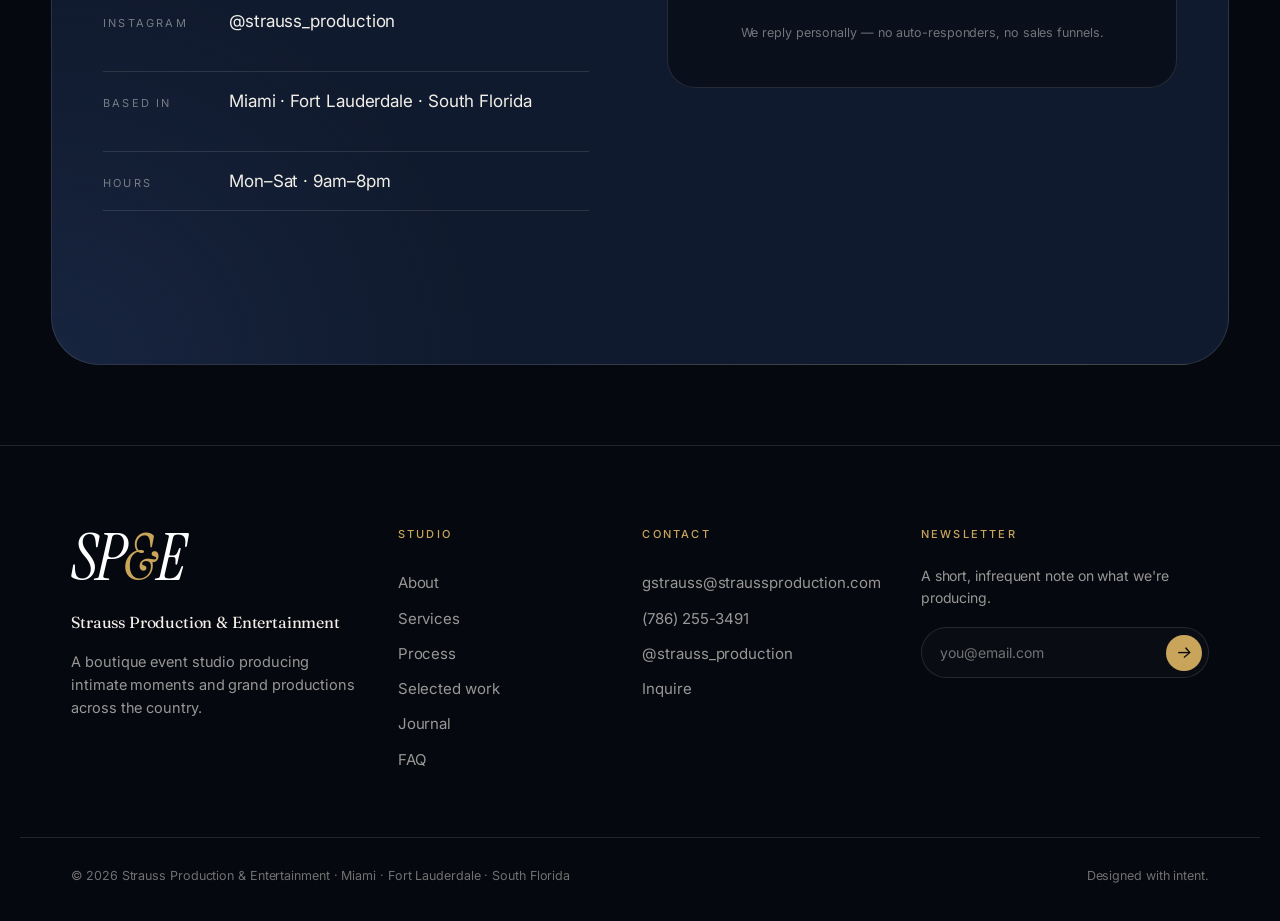
==== commit 32bb9c1e: "Force header opacity always + bigger hero clearance + CSS cache bust The header now has a 94% opaque" ====
--- a/index.html
+++ b/index.html
@@ -16,7 +16,7 @@
 <link rel="preconnect" href="https://fonts.gstatic.com" crossorigin />
 <link href="https://fonts.googleapis.com/css2?family=Fraunces:opsz,wght,SOFT,WONK@9..144,300..900,0..100,0..1&family=Instrument+Serif:ital@0;1&family=Inter:wght@300;400;500;600;700&display=swap" rel="stylesheet" />
 
-<link rel="stylesheet" href="styles.css" />
+<link rel="stylesheet" href="styles.css?v=3" />
 <link rel="icon" href="data:image/svg+xml,%3Csvg xmlns='http://www.w3.org/2000/svg' viewBox='0 0 32 32'%3E%3Crect width='32' height='32' rx='6' fill='%2306080F'/%3E%3Ctext x='50%25' y='62%25' text-anchor='middle' font-family='Georgia,serif' font-size='18' font-style='italic' fill='%23C9A55C'%3E%26amp;%3C/text%3E%3C/svg%3E" />
 </head>
 <body>
--- a/styles.css
+++ b/styles.css
@@ -199,15 +199,23 @@
   display: flex; align-items: center; justify-content: space-between;
   padding: 18px var(--pad);
   gap: 24px;
-  transition: background .4s var(--ease), backdrop-filter .4s var(--ease), border-color .4s var(--ease), padding .35s var(--ease);
-  border-bottom: 1px solid transparent;
+  background: rgba(6,8,15,0.94);
+  backdrop-filter: saturate(140%) blur(14px);
+  -webkit-backdrop-filter: saturate(140%) blur(14px);
+  border-bottom: 1px solid var(--line-soft);
+  transition: background .4s var(--ease), border-color .4s var(--ease), padding .35s var(--ease), box-shadow .35s var(--ease);
 }
 .site-header.scrolled {
-  background: rgba(6,8,15,0.72);
-  backdrop-filter: saturate(140%) blur(16px);
-  -webkit-backdrop-filter: saturate(140%) blur(16px);
-  border-bottom-color: var(--line-soft);
+  background: rgba(6,8,15,0.985);
+  border-bottom-color: var(--line);
   padding-block: 12px;
+  box-shadow: 0 1px 0 0 rgba(0,0,0,0.5), 0 16px 36px -18px rgba(0,0,0,0.75);
+}
+
+/* Fallback: solid background for browsers without backdrop-filter */
+@supports not (backdrop-filter: blur(1px)) {
+  .site-header { background: rgba(6,8,15,0.98); }
+  .site-header.scrolled { background: var(--ink); }
 }
 
 .logo {
@@ -295,7 +303,7 @@
    ============================================================ */
 .hero {
   position: relative;
-  padding: clamp(140px, 18vh, 200px) 0 clamp(80px, 10vw, 140px);
+  padding: clamp(180px, 22vh, 240px) 0 clamp(80px, 10vw, 140px);
   overflow: hidden;
   isolation: isolate;
 }
@@ -1159,7 +1167,7 @@
 /* Page-level hero (interior pages) */
 .page-hero {
   position: relative;
-  padding: clamp(160px, 22vh, 240px) 0 clamp(60px, 8vw, 100px);
+  padding: clamp(220px, 30vh, 320px) 0 clamp(60px, 8vw, 100px);
   overflow: hidden;
   isolation: isolate;
 }
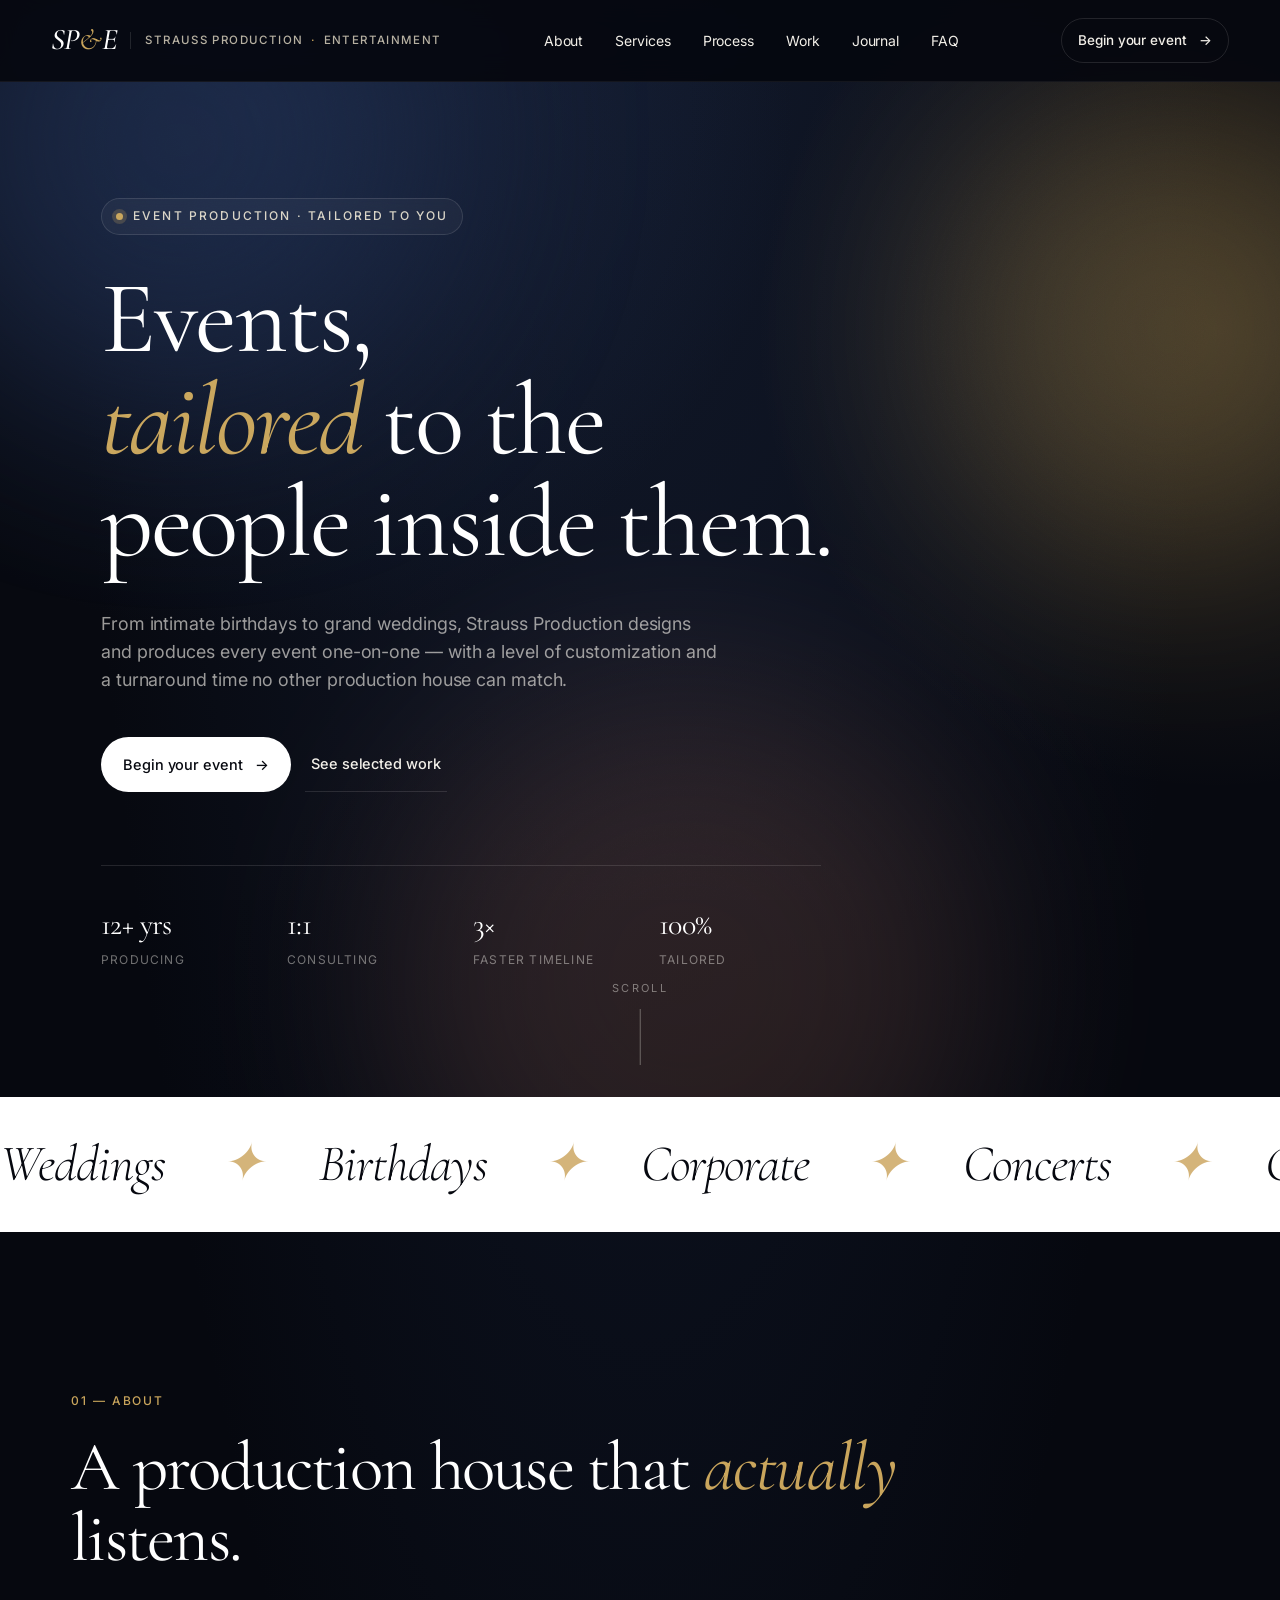
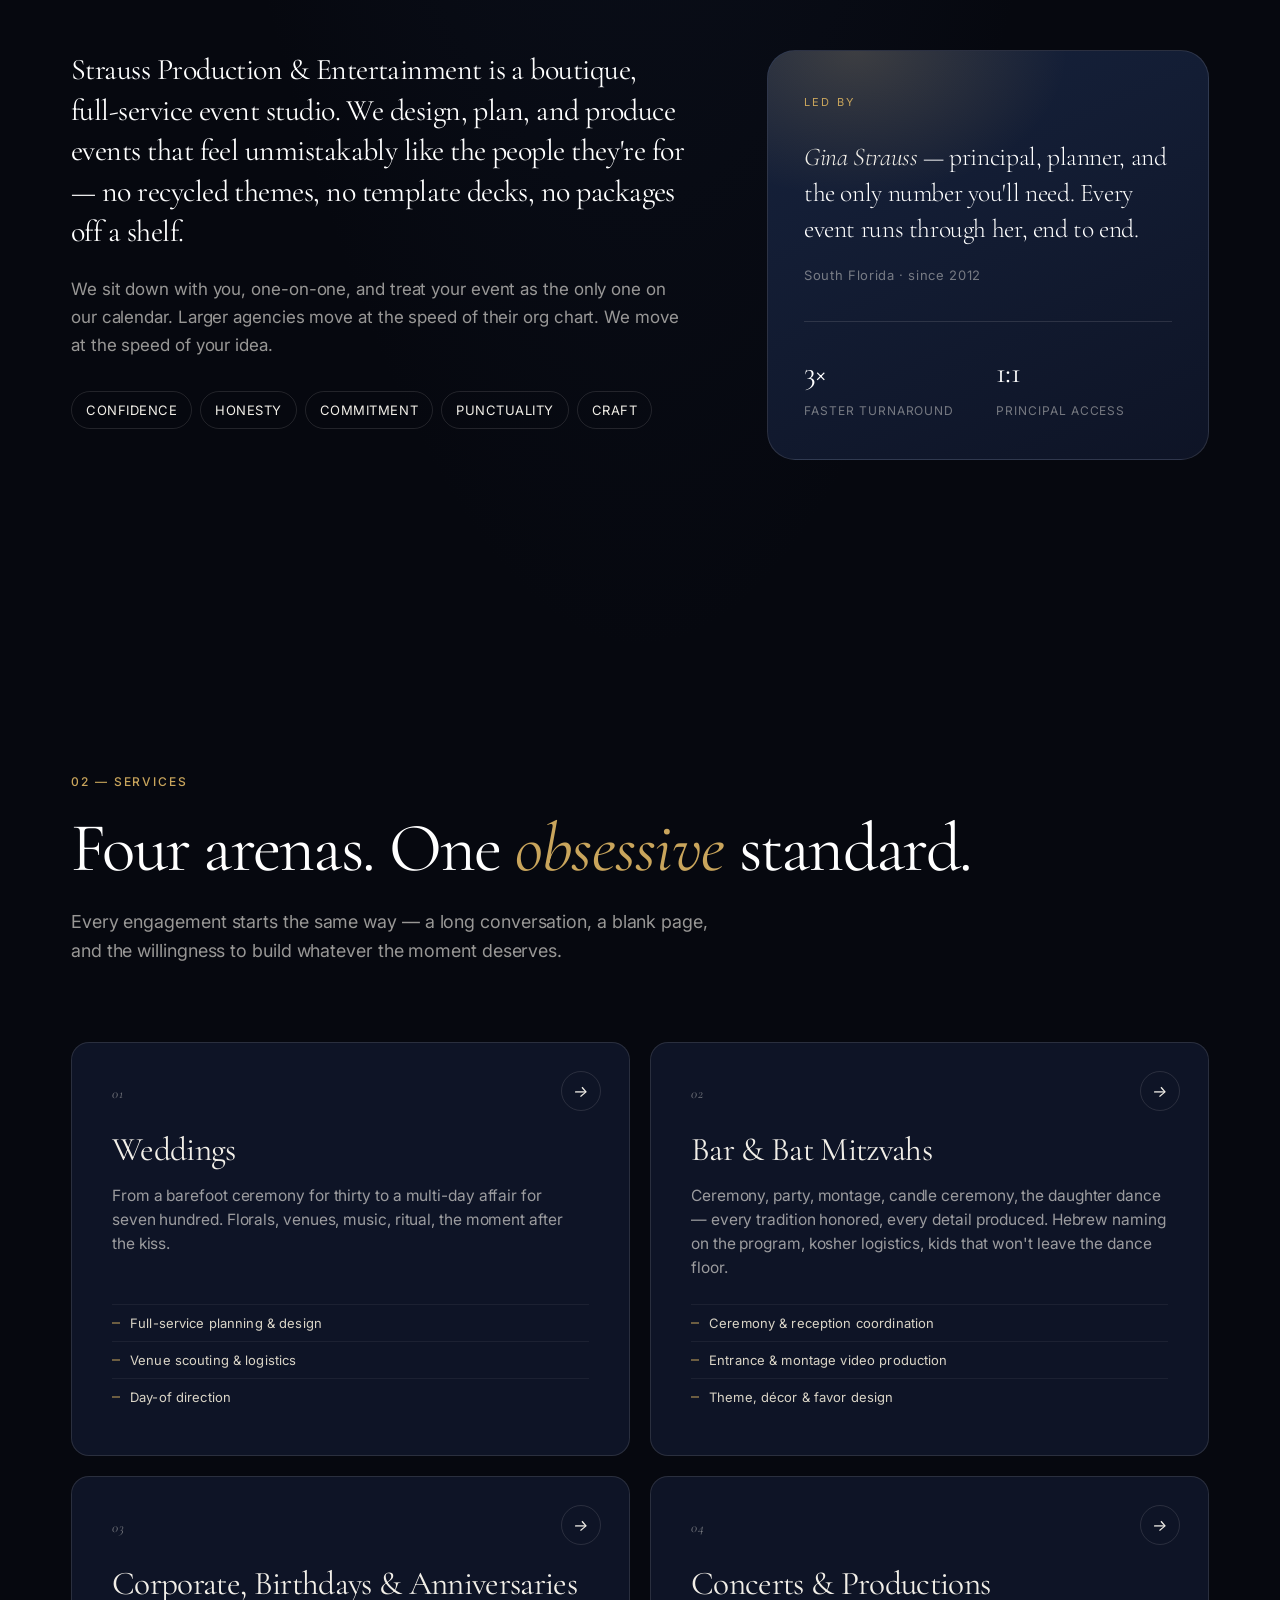
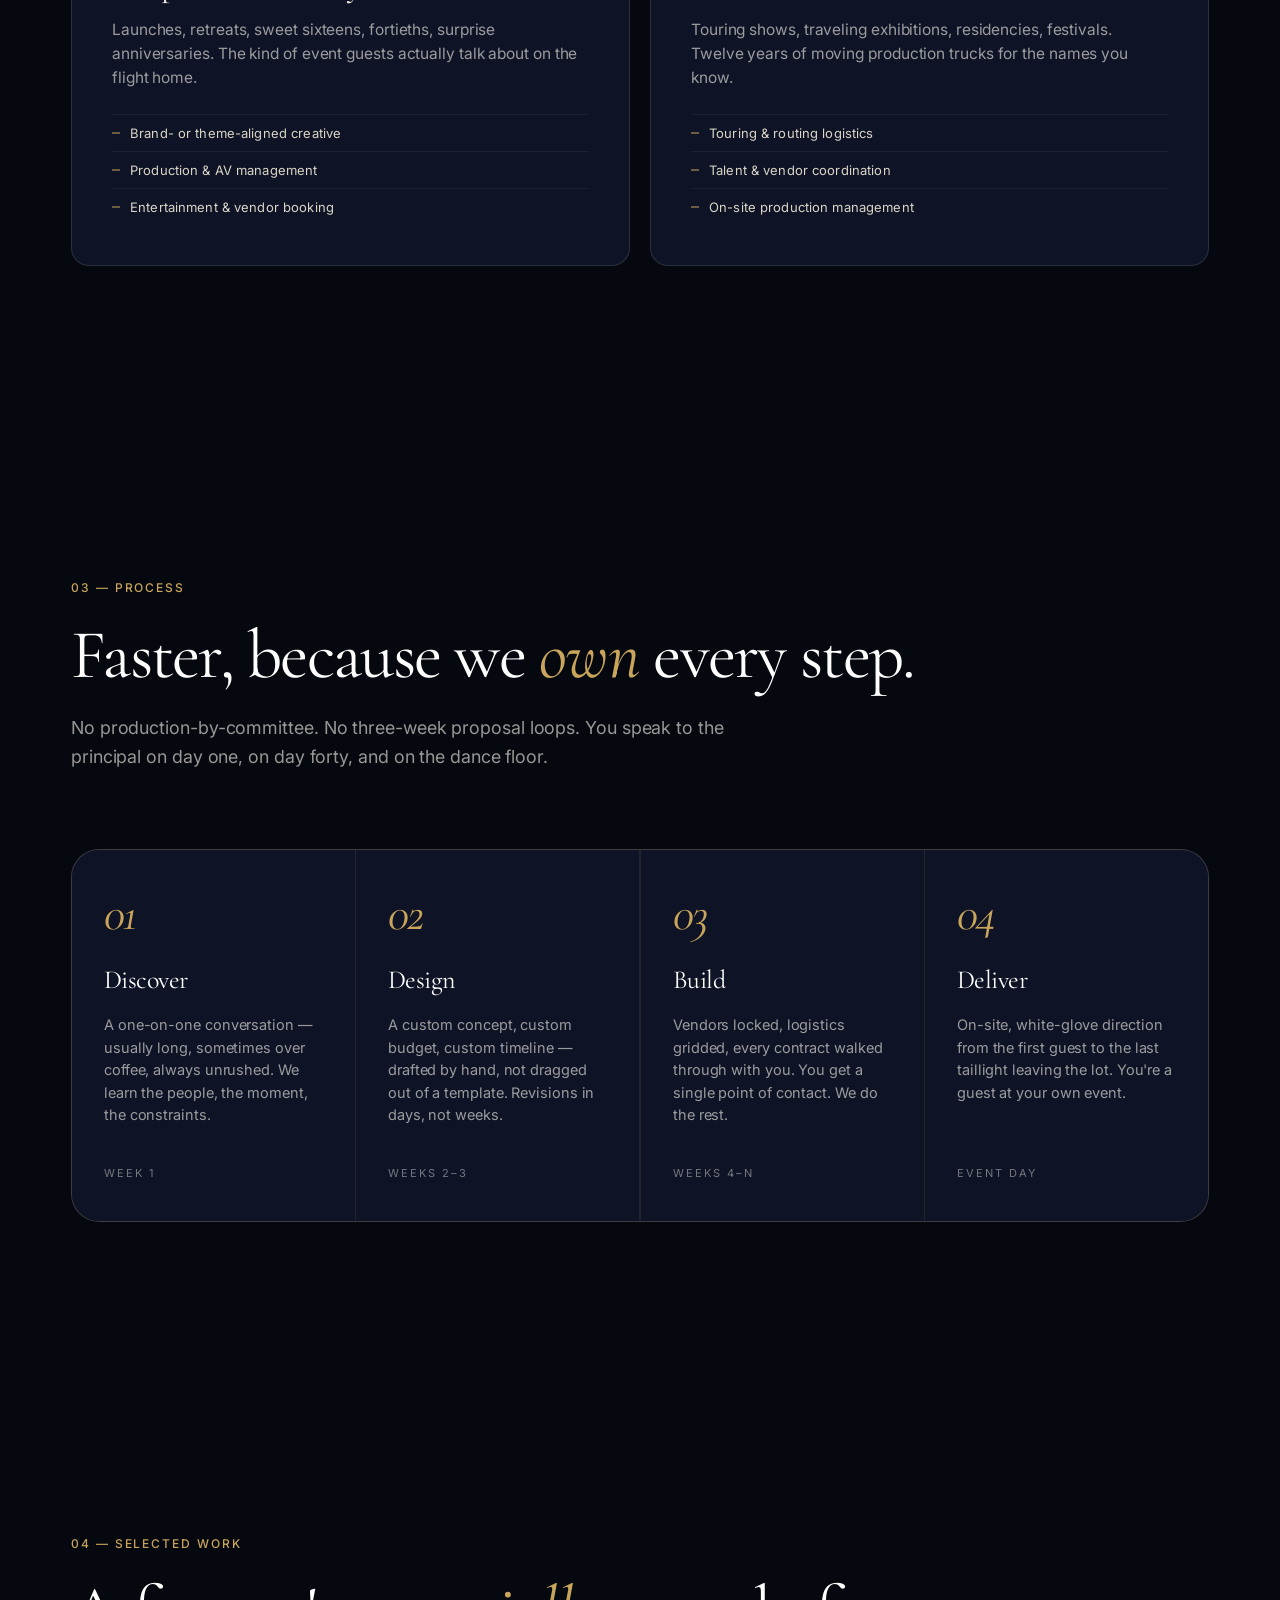
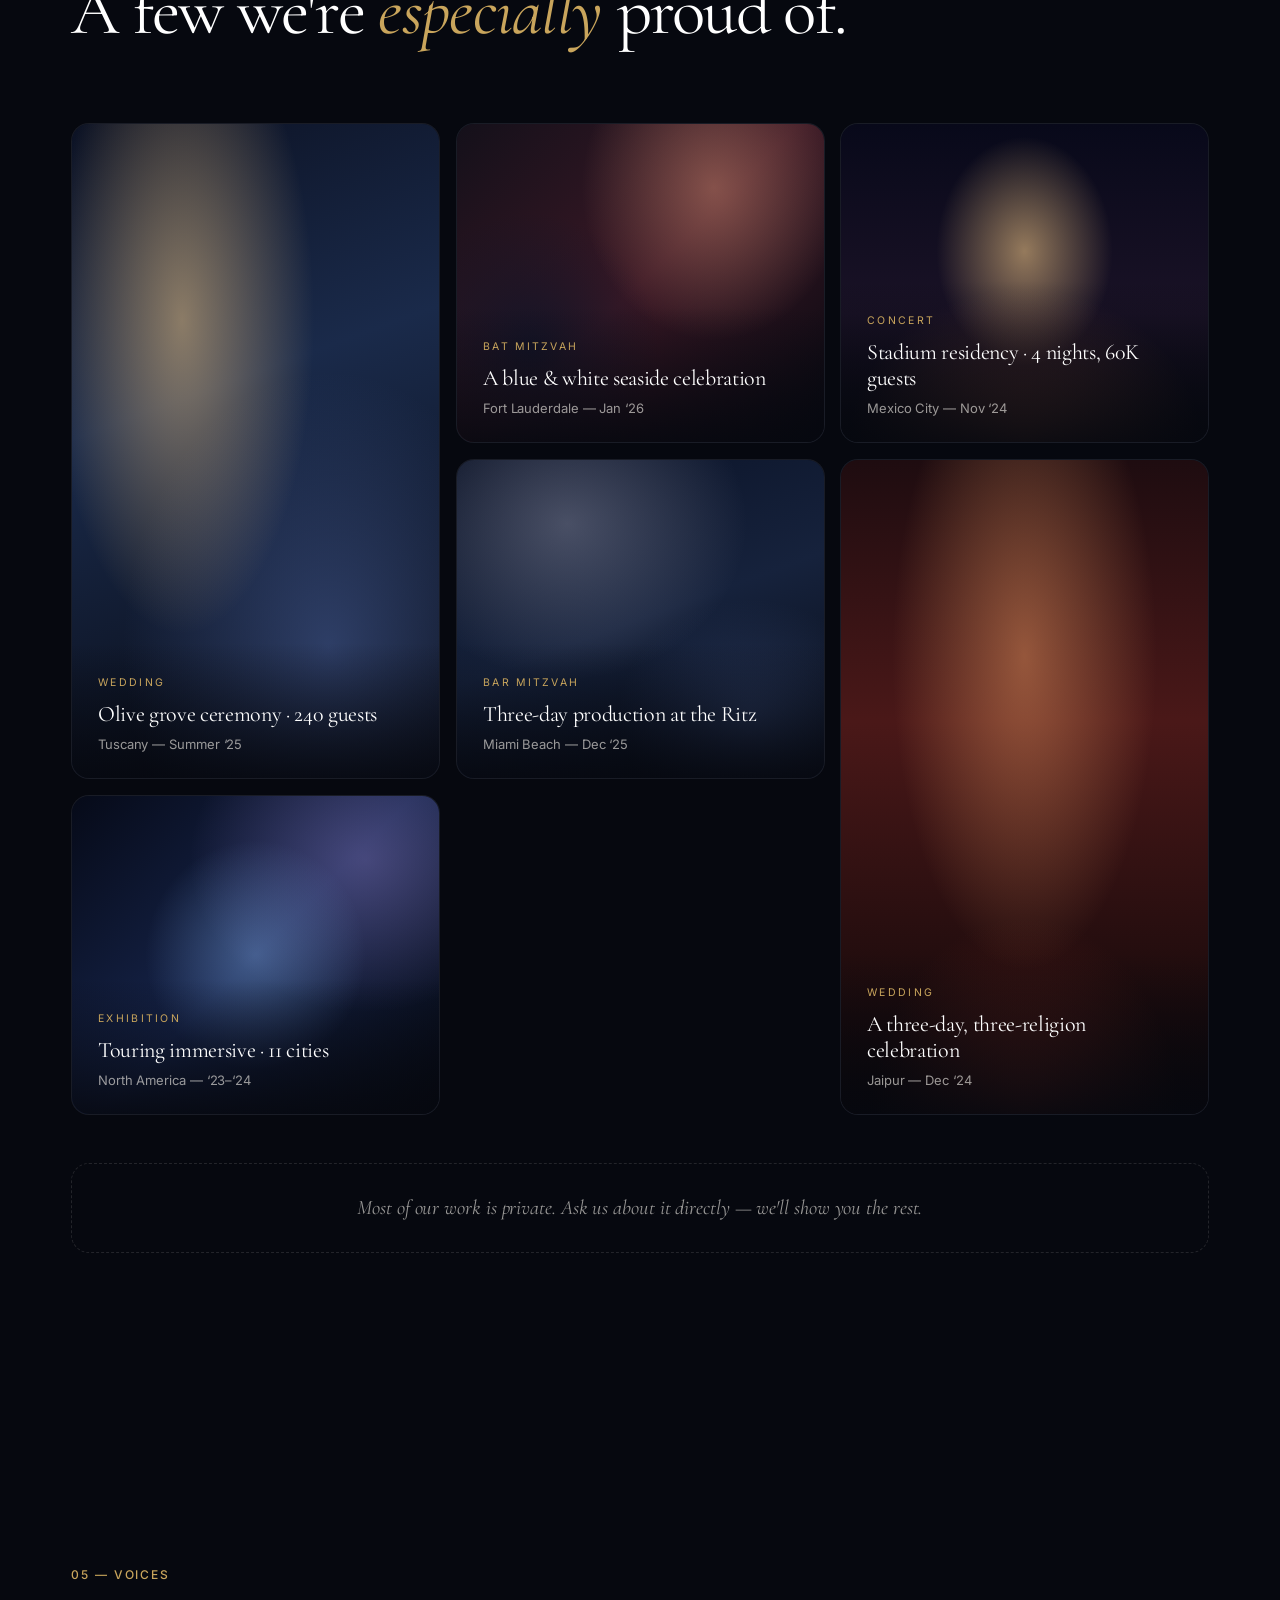
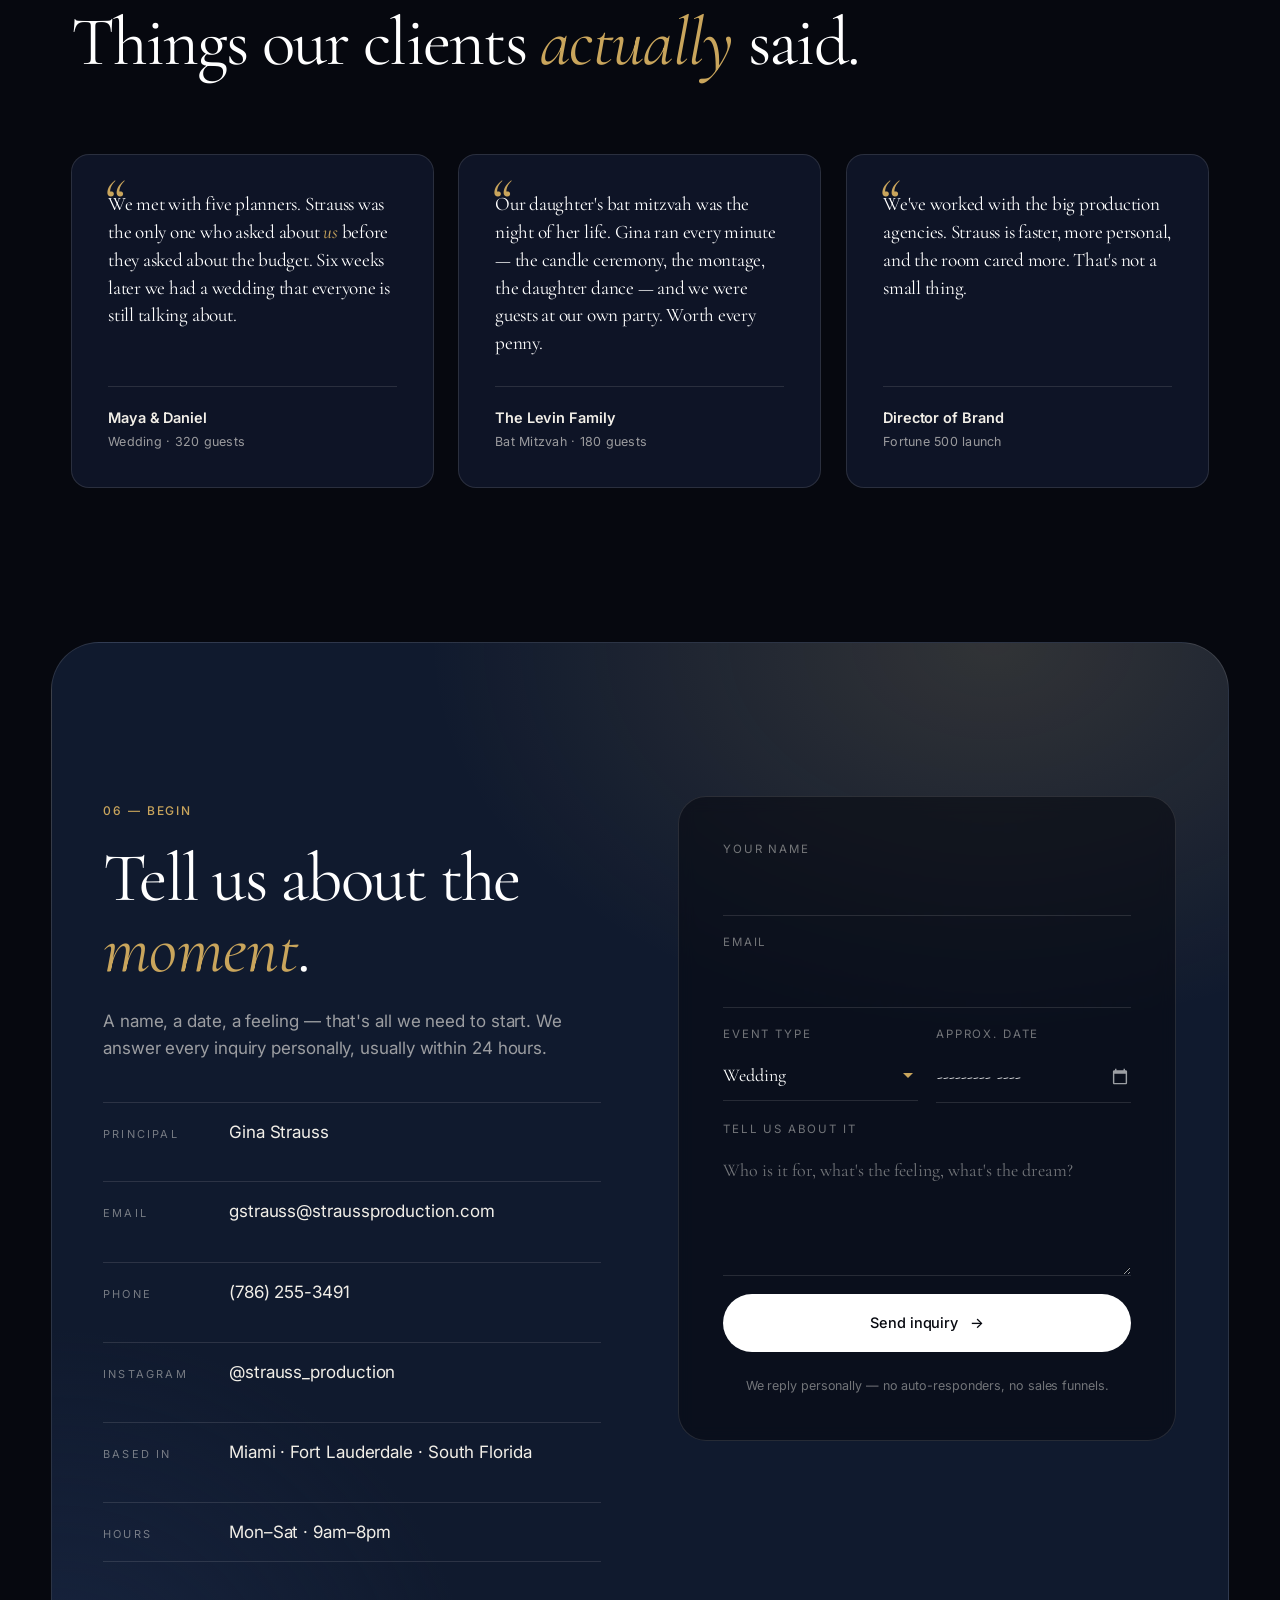
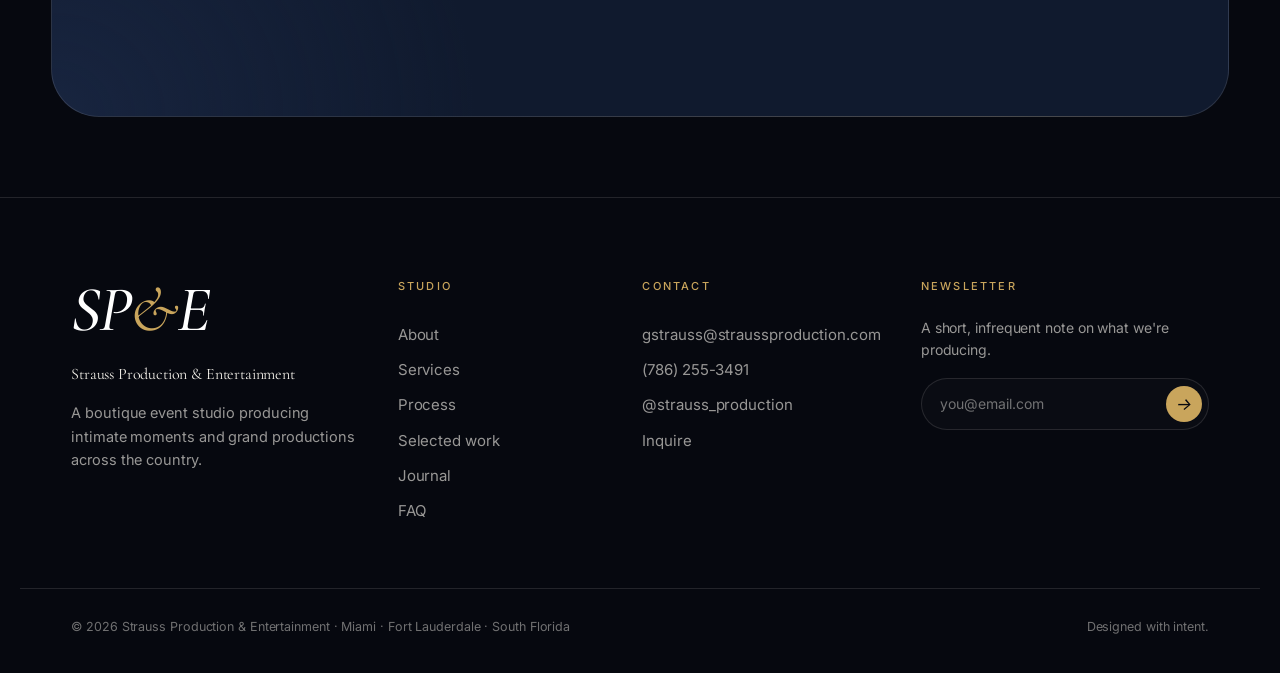
==== commit a77acfc7: "Swap Fraunces/Instrument Serif for Cormorant Garamond The old display serif's swashy italic f (and s" ====
--- a/index.html
+++ b/index.html
@@ -14,9 +14,9 @@
 
 <link rel="preconnect" href="https://fonts.googleapis.com" />
 <link rel="preconnect" href="https://fonts.gstatic.com" crossorigin />
-<link href="https://fonts.googleapis.com/css2?family=Fraunces:opsz,wght,SOFT,WONK@9..144,300..900,0..100,0..1&family=Instrument+Serif:ital@0;1&family=Inter:wght@300;400;500;600;700&display=swap" rel="stylesheet" />
-
-<link rel="stylesheet" href="styles.css?v=3" />
+<link href="https://fonts.googleapis.com/css2?family=Cormorant+Garamond:ital,wght@0,300;0,400;0,500;0,600;0,700;1,300;1,400;1,500;1,600https://fonts.googleapis.com/css2?family=Fraunces:opsz,wght,SOFT,WONK@9..144,300..900,0..100,0..1&family=Instrument+Serif:ital@0;1&family=Inter:wght@300;400;500;600;700&display=swapfamily=Inter:wght@300;400;500;600;700https://fonts.googleapis.com/css2?family=Fraunces:opsz,wght,SOFT,WONK@9..144,300..900,0..100,0..1&family=Instrument+Serif:ital@0;1&family=Inter:wght@300;400;500;600;700&display=swapdisplay=swap" rel="stylesheet" />
+
+<link rel="stylesheet" href="styles.css?v=4" />
 <link rel="icon" href="data:image/svg+xml,%3Csvg xmlns='http://www.w3.org/2000/svg' viewBox='0 0 32 32'%3E%3Crect width='32' height='32' rx='6' fill='%2306080F'/%3E%3Ctext x='50%25' y='62%25' text-anchor='middle' font-family='Georgia,serif' font-size='18' font-style='italic' fill='%23C9A55C'%3E%26amp;%3C/text%3E%3C/svg%3E" />
 </head>
 <body>
--- a/styles.css
+++ b/styles.css
@@ -30,8 +30,8 @@
   --muted-2:    rgba(242,239,232,0.45);
 
   /* type */
-  --f-serif:    "Fraunces", "Instrument Serif", Georgia, "Times New Roman", serif;
-  --f-display:  "Instrument Serif", "Fraunces", Georgia, serif;
+  --f-serif:    "Cormorant Garamond", "EB Garamond", Georgia, "Times New Roman", serif;
+  --f-display:  "Cormorant Garamond", "EB Garamond", Georgia, serif;
   --f-sans:     "Inter", -apple-system, BlinkMacSystemFont, "Segoe UI", system-ui, sans-serif;
 
   /* sizing */
@@ -370,10 +370,10 @@
 
 .hero-title {
   font-family: var(--f-serif);
-  font-weight: 350;
-  font-size: clamp(48px, 8vw, 122px);
-  line-height: 0.98;
-  letter-spacing: -0.035em;
+  font-weight: 400;
+  font-size: clamp(48px, 8vw, 130px);
+  line-height: 1;
+  letter-spacing: -0.022em;
   color: var(--white);
   margin-bottom: 36px;
 }
@@ -1191,10 +1191,10 @@
 
 .page-title {
   font-family: var(--f-serif);
-  font-weight: 350;
-  font-size: clamp(48px, 8vw, 112px);
-  line-height: 0.98;
-  letter-spacing: -0.035em;
+  font-weight: 400;
+  font-size: clamp(48px, 8vw, 120px);
+  line-height: 1;
+  letter-spacing: -0.022em;
   color: var(--white);
   margin-bottom: 24px;
   max-width: 16ch;
@@ -1520,9 +1520,9 @@
   padding: 120px var(--pad);
 }
 .notfound h1 {
-  font-family: var(--f-serif); font-weight: 350;
+  font-family: var(--f-serif); font-weight: 400;
   font-size: clamp(80px, 18vw, 220px); line-height: 0.9;
-  letter-spacing: -0.04em;
+  letter-spacing: -0.025em;
   color: var(--white);
 }
 .notfound h1 em { font-family: var(--f-display); font-style: italic; color: var(--champagne); }
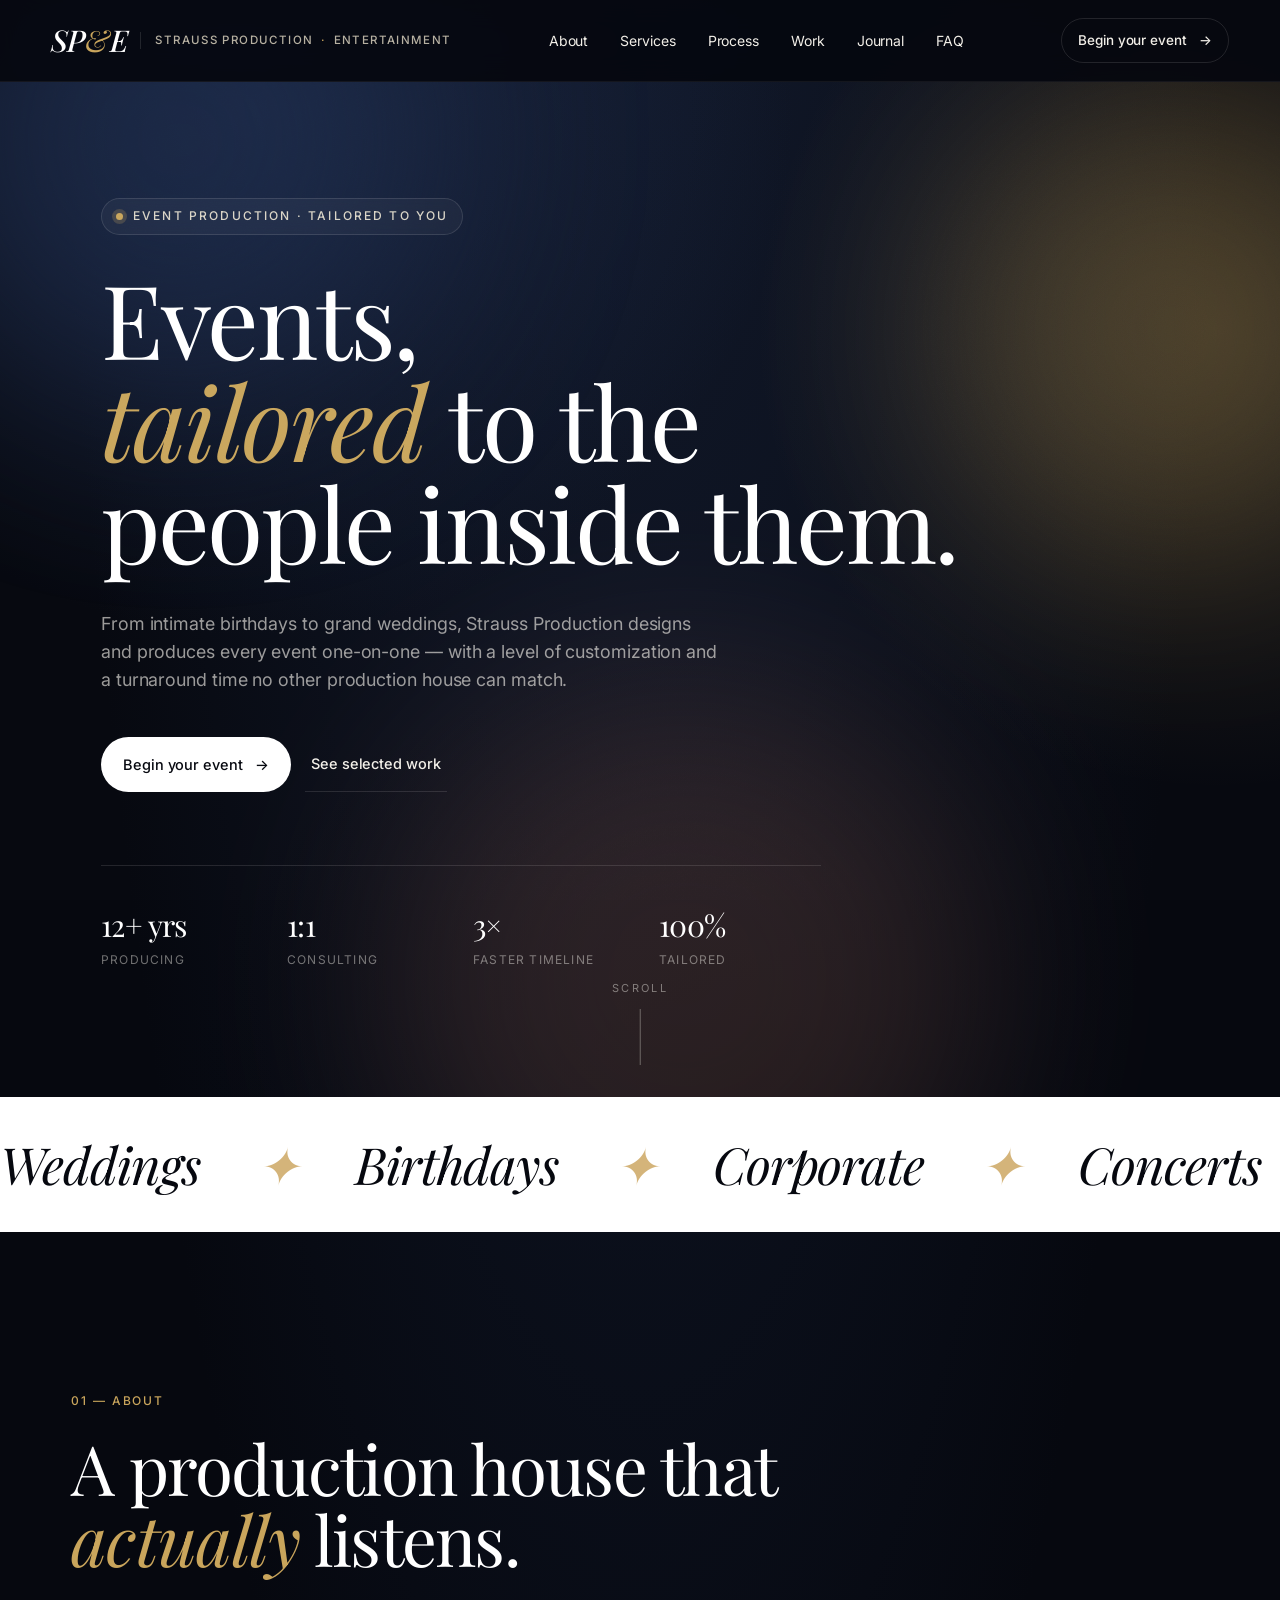
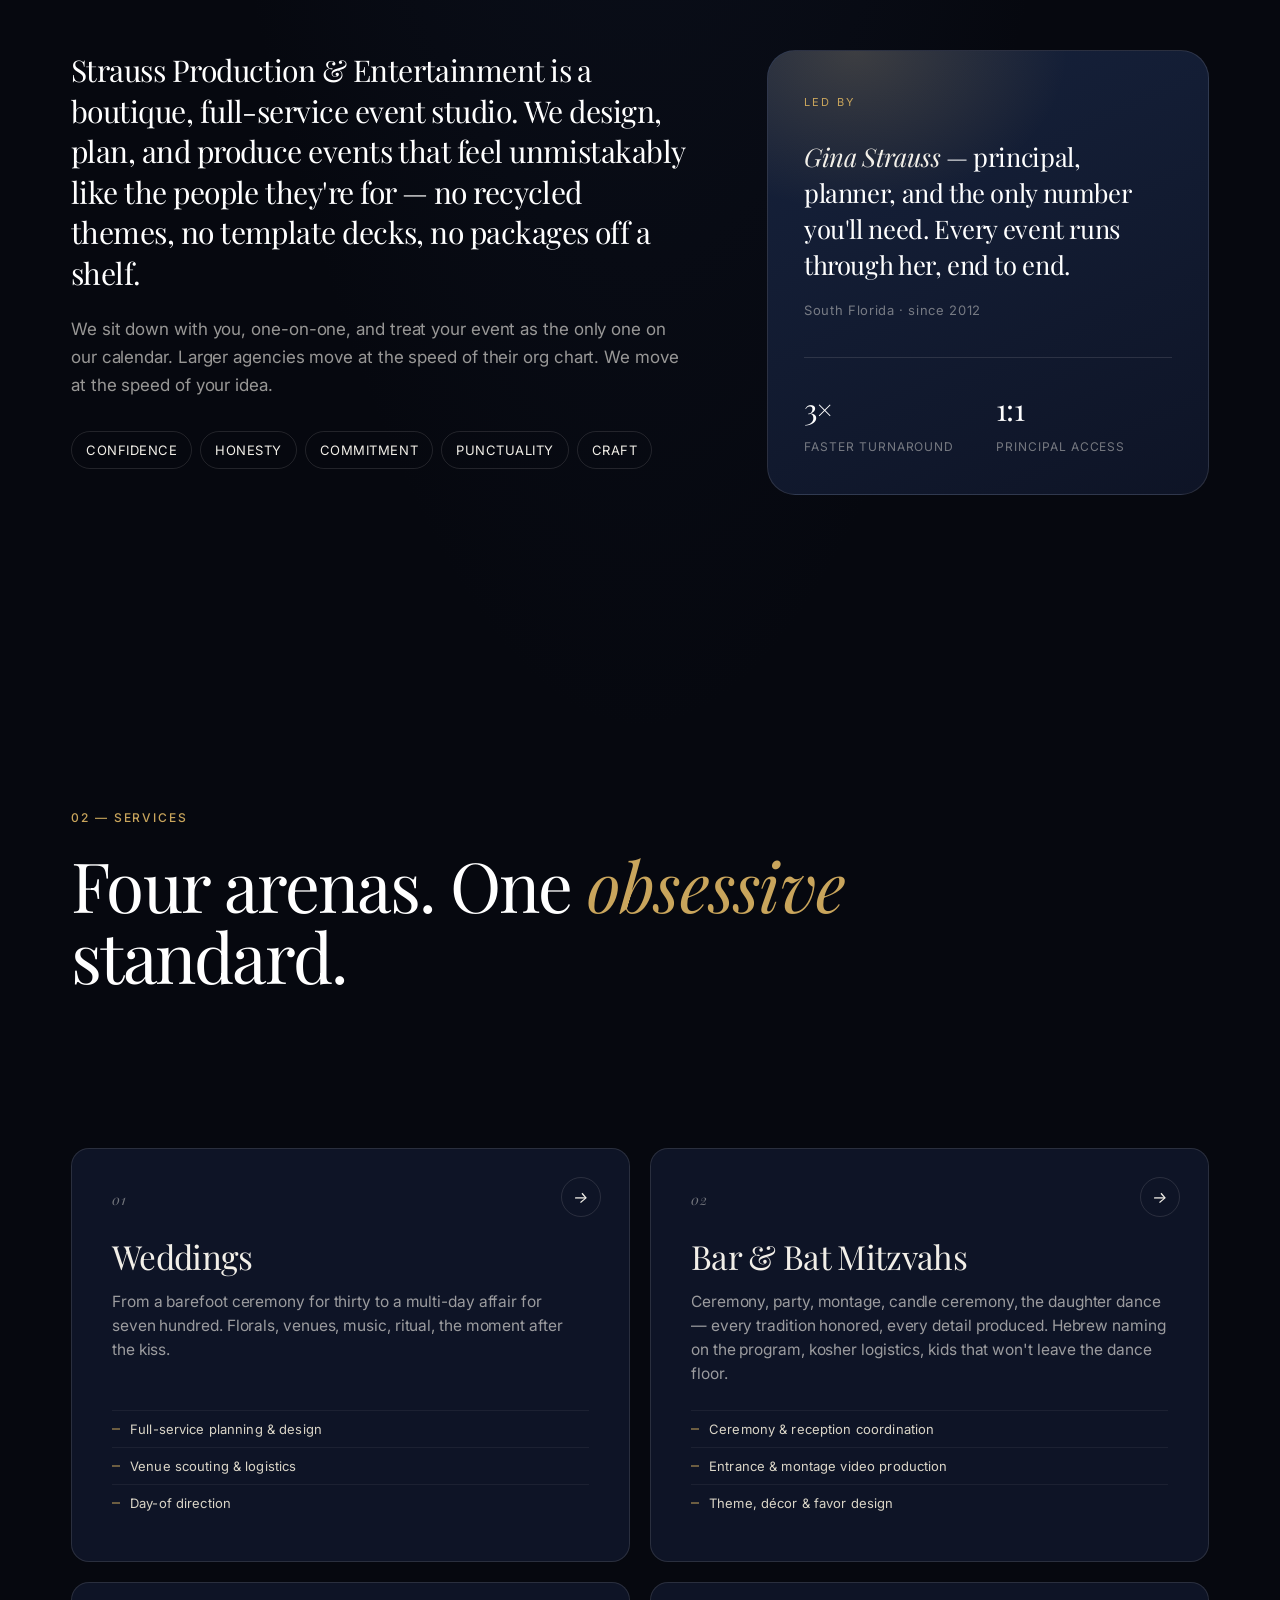
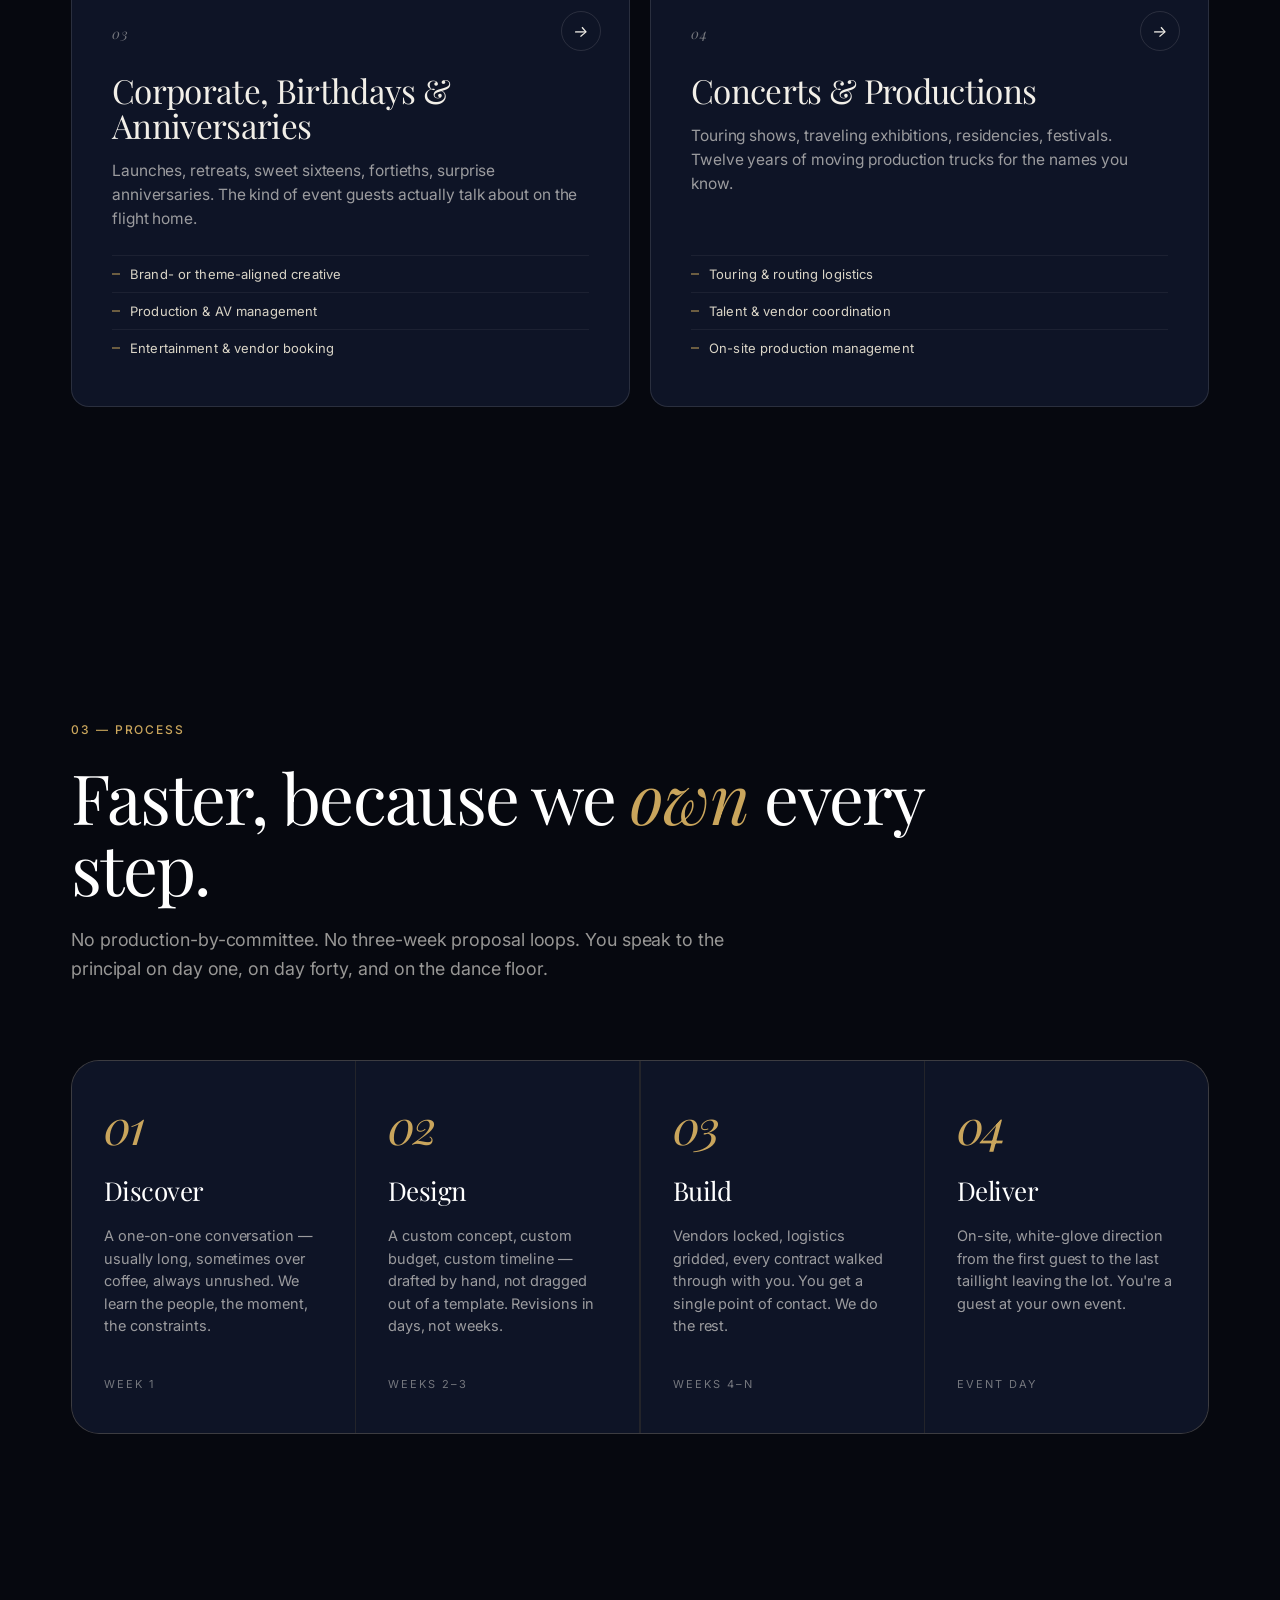
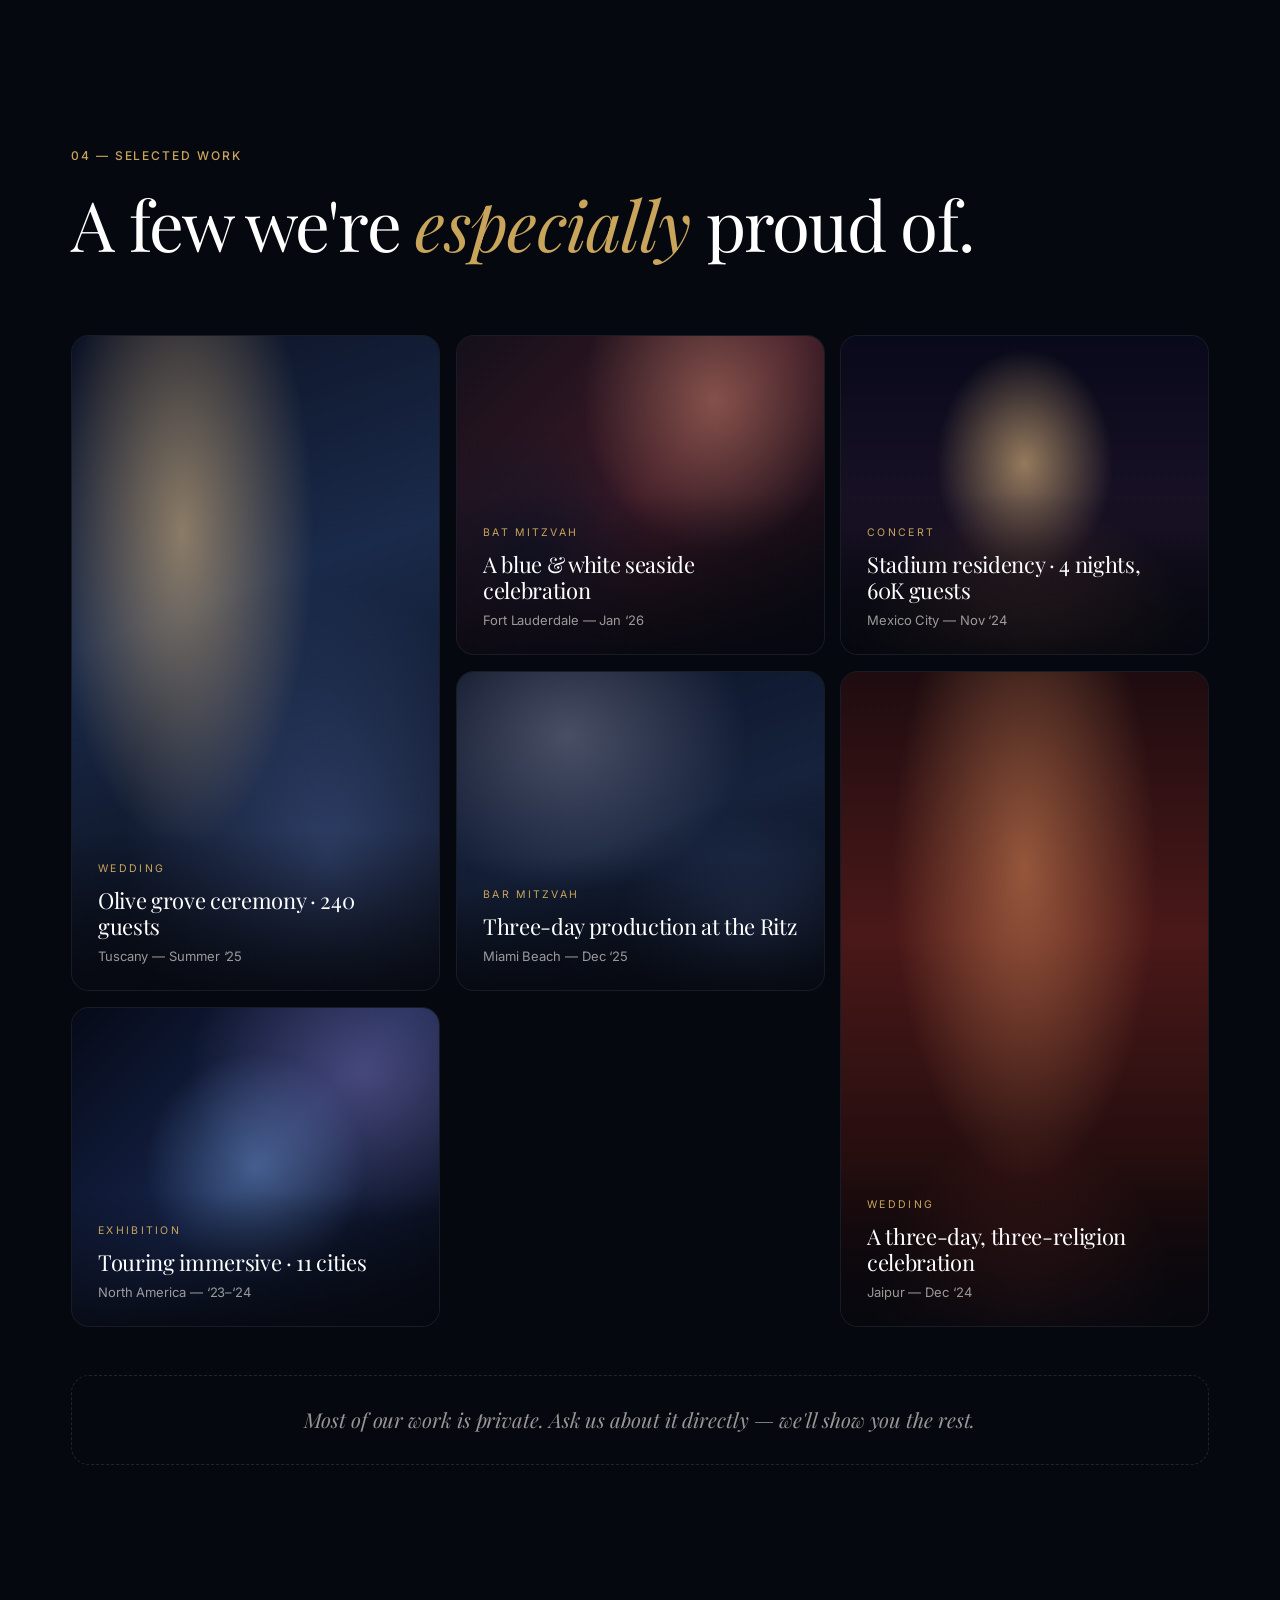
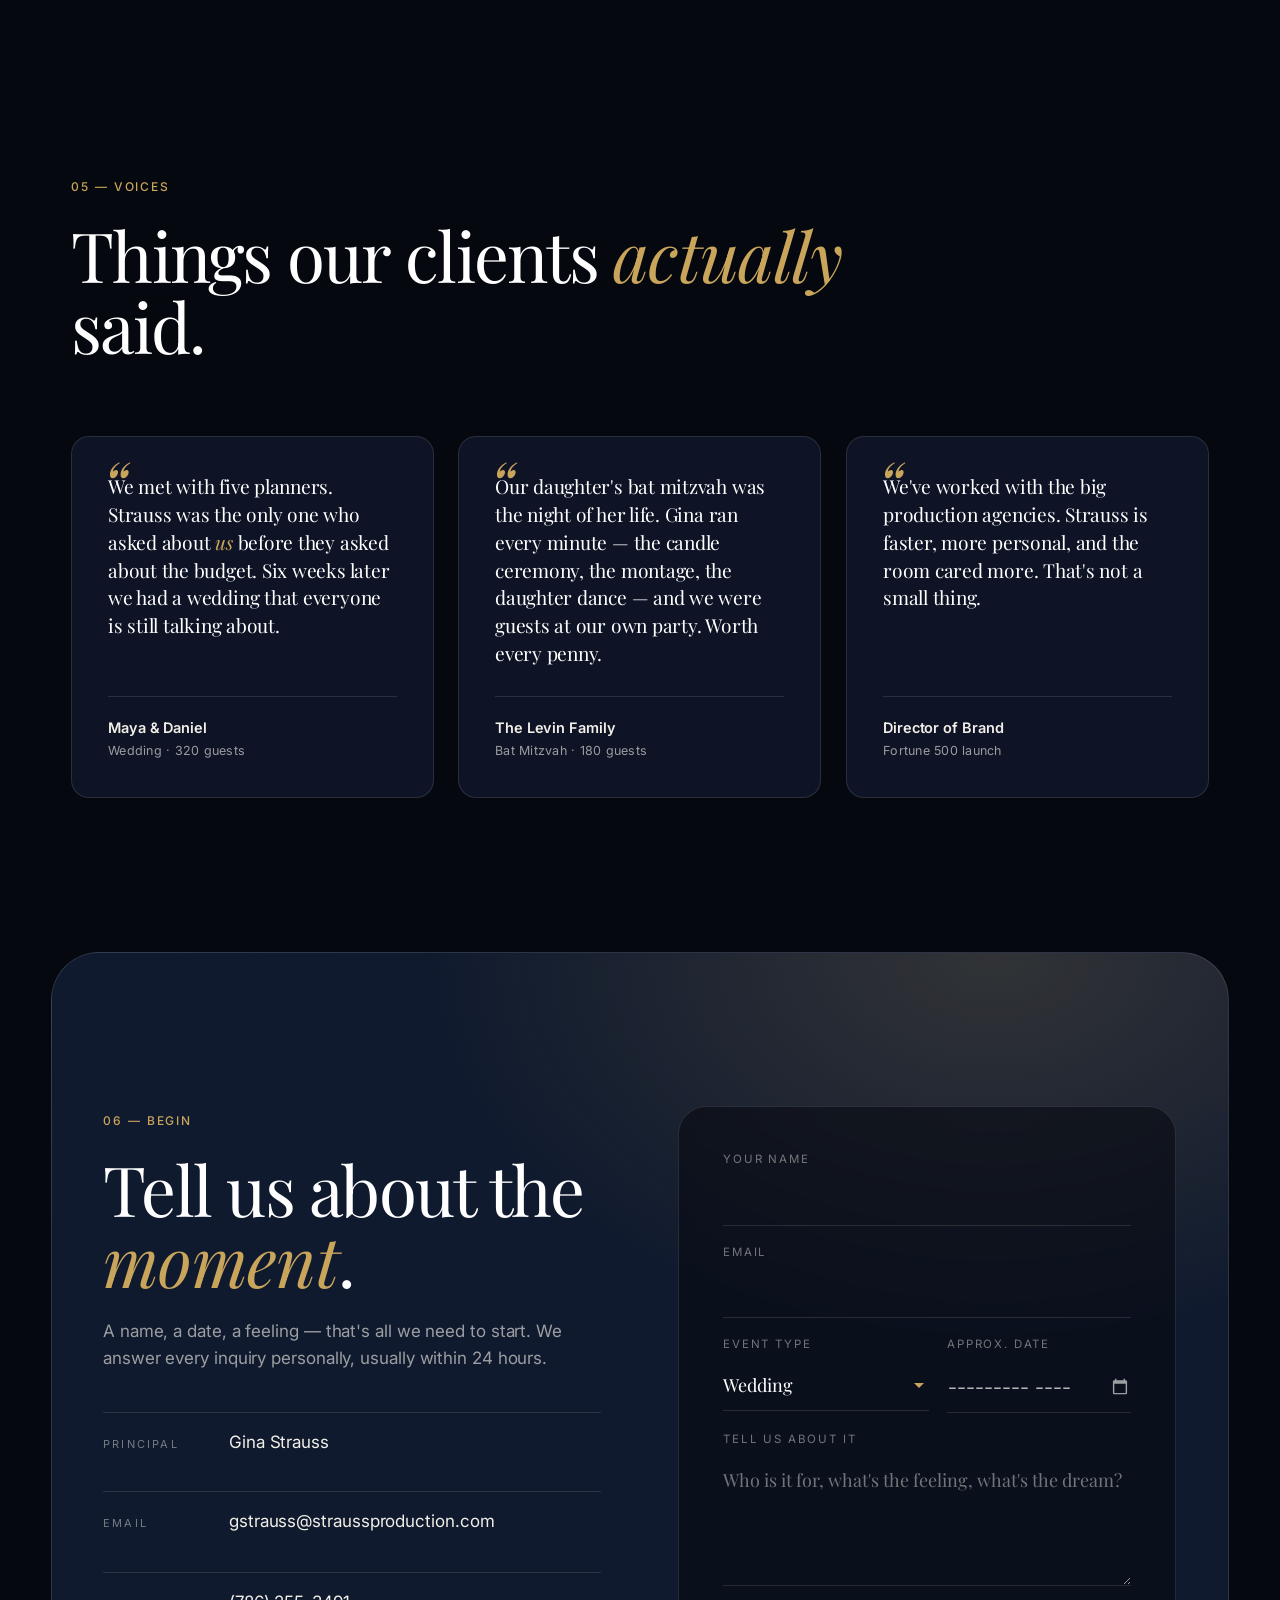
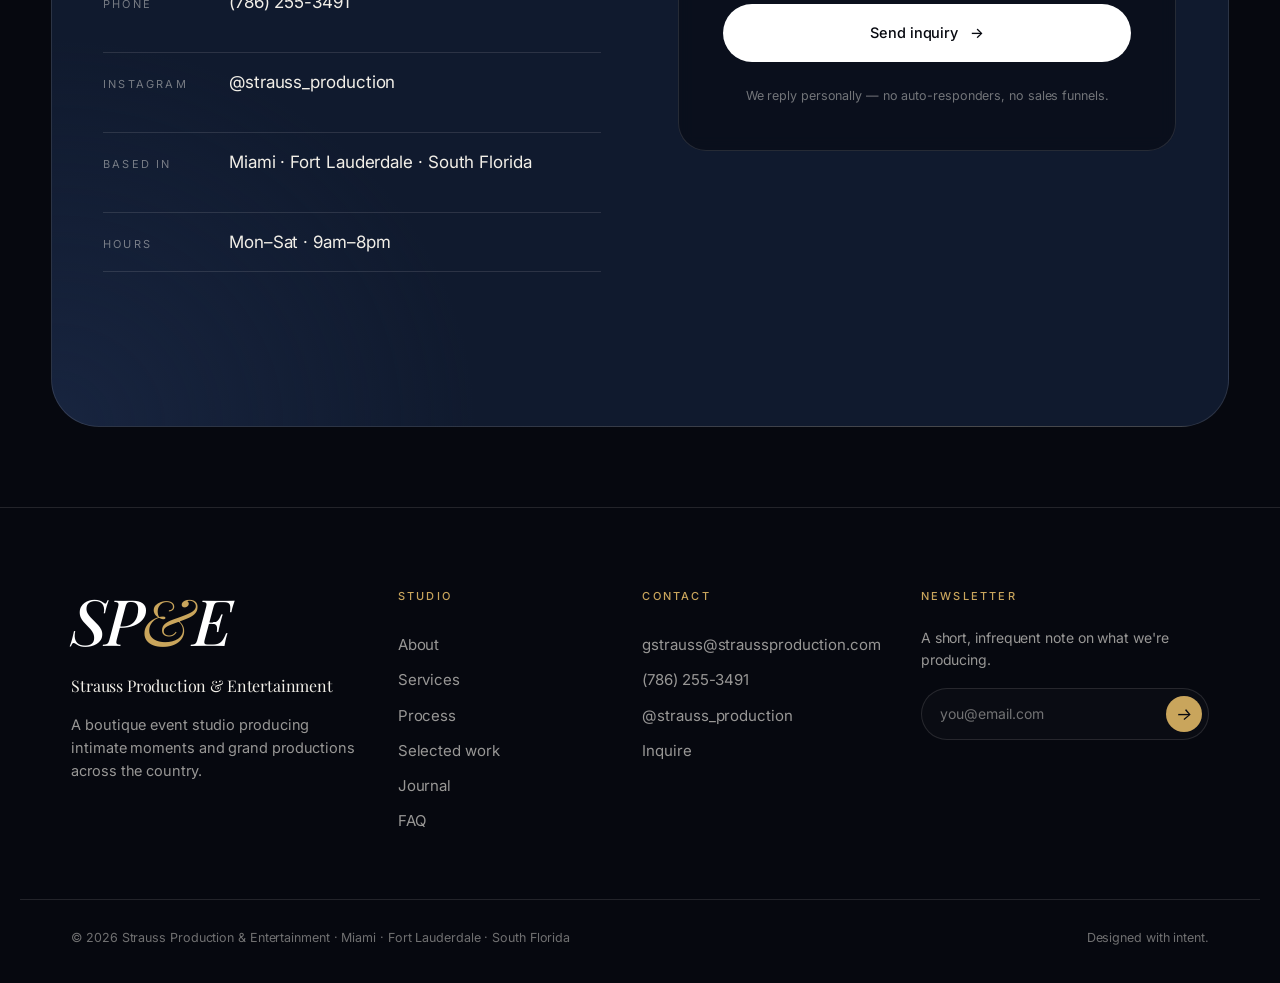
==== commit ccc6c574: "Swap to Playfair Display Playfair has slightly heavier strokes and more magazine-cover contrast than" ====
--- a/index.html
+++ b/index.html
@@ -14,9 +14,9 @@
 
 <link rel="preconnect" href="https://fonts.googleapis.com" />
 <link rel="preconnect" href="https://fonts.gstatic.com" crossorigin />
-<link href="https://fonts.googleapis.com/css2?family=Cormorant+Garamond:ital,wght@0,300;0,400;0,500;0,600;0,700;1,300;1,400;1,500;1,600https://fonts.googleapis.com/css2?family=Fraunces:opsz,wght,SOFT,WONK@9..144,300..900,0..100,0..1&family=Instrument+Serif:ital@0;1&family=Inter:wght@300;400;500;600;700&display=swapfamily=Inter:wght@300;400;500;600;700https://fonts.googleapis.com/css2?family=Fraunces:opsz,wght,SOFT,WONK@9..144,300..900,0..100,0..1&family=Instrument+Serif:ital@0;1&family=Inter:wght@300;400;500;600;700&display=swapdisplay=swap" rel="stylesheet" />
-
-<link rel="stylesheet" href="styles.css?v=4" />
+<link href="https://fonts.googleapis.com/css2?family=Playfair+Display:ital,wght@0,400;0,500;0,600;0,700;0,800;0,900;1,400;1,500;1,600;1,700https://fonts.googleapis.com/css2?family=Fraunces:opsz,wght,SOFT,WONK@9..144,300..900,0..100,0..1&family=Instrument+Serif:ital@0;1&family=Inter:wght@300;400;500;600;700&display=swapfamily=Inter:wght@300;400;500;600;700https://fonts.googleapis.com/css2?family=Fraunces:opsz,wght,SOFT,WONK@9..144,300..900,0..100,0..1&family=Instrument+Serif:ital@0;1&family=Inter:wght@300;400;500;600;700&display=swapdisplay=swap" rel="stylesheet" />
+
+<link rel="stylesheet" href="styles.css?v=5" />
 <link rel="icon" href="data:image/svg+xml,%3Csvg xmlns='http://www.w3.org/2000/svg' viewBox='0 0 32 32'%3E%3Crect width='32' height='32' rx='6' fill='%2306080F'/%3E%3Ctext x='50%25' y='62%25' text-anchor='middle' font-family='Georgia,serif' font-size='18' font-style='italic' fill='%23C9A55C'%3E%26amp;%3C/text%3E%3C/svg%3E" />
 </head>
 <body>
--- a/styles.css
+++ b/styles.css
@@ -30,8 +30,8 @@
   --muted-2:    rgba(242,239,232,0.45);
 
   /* type */
-  --f-serif:    "Cormorant Garamond", "EB Garamond", Georgia, "Times New Roman", serif;
-  --f-display:  "Cormorant Garamond", "EB Garamond", Georgia, serif;
+  --f-serif:    "Playfair Display", "Cormorant Garamond", Georgia, "Times New Roman", serif;
+  --f-display:  "Playfair Display", "Cormorant Garamond", Georgia, serif;
   --f-sans:     "Inter", -apple-system, BlinkMacSystemFont, "Segoe UI", system-ui, sans-serif;
 
   /* sizing */
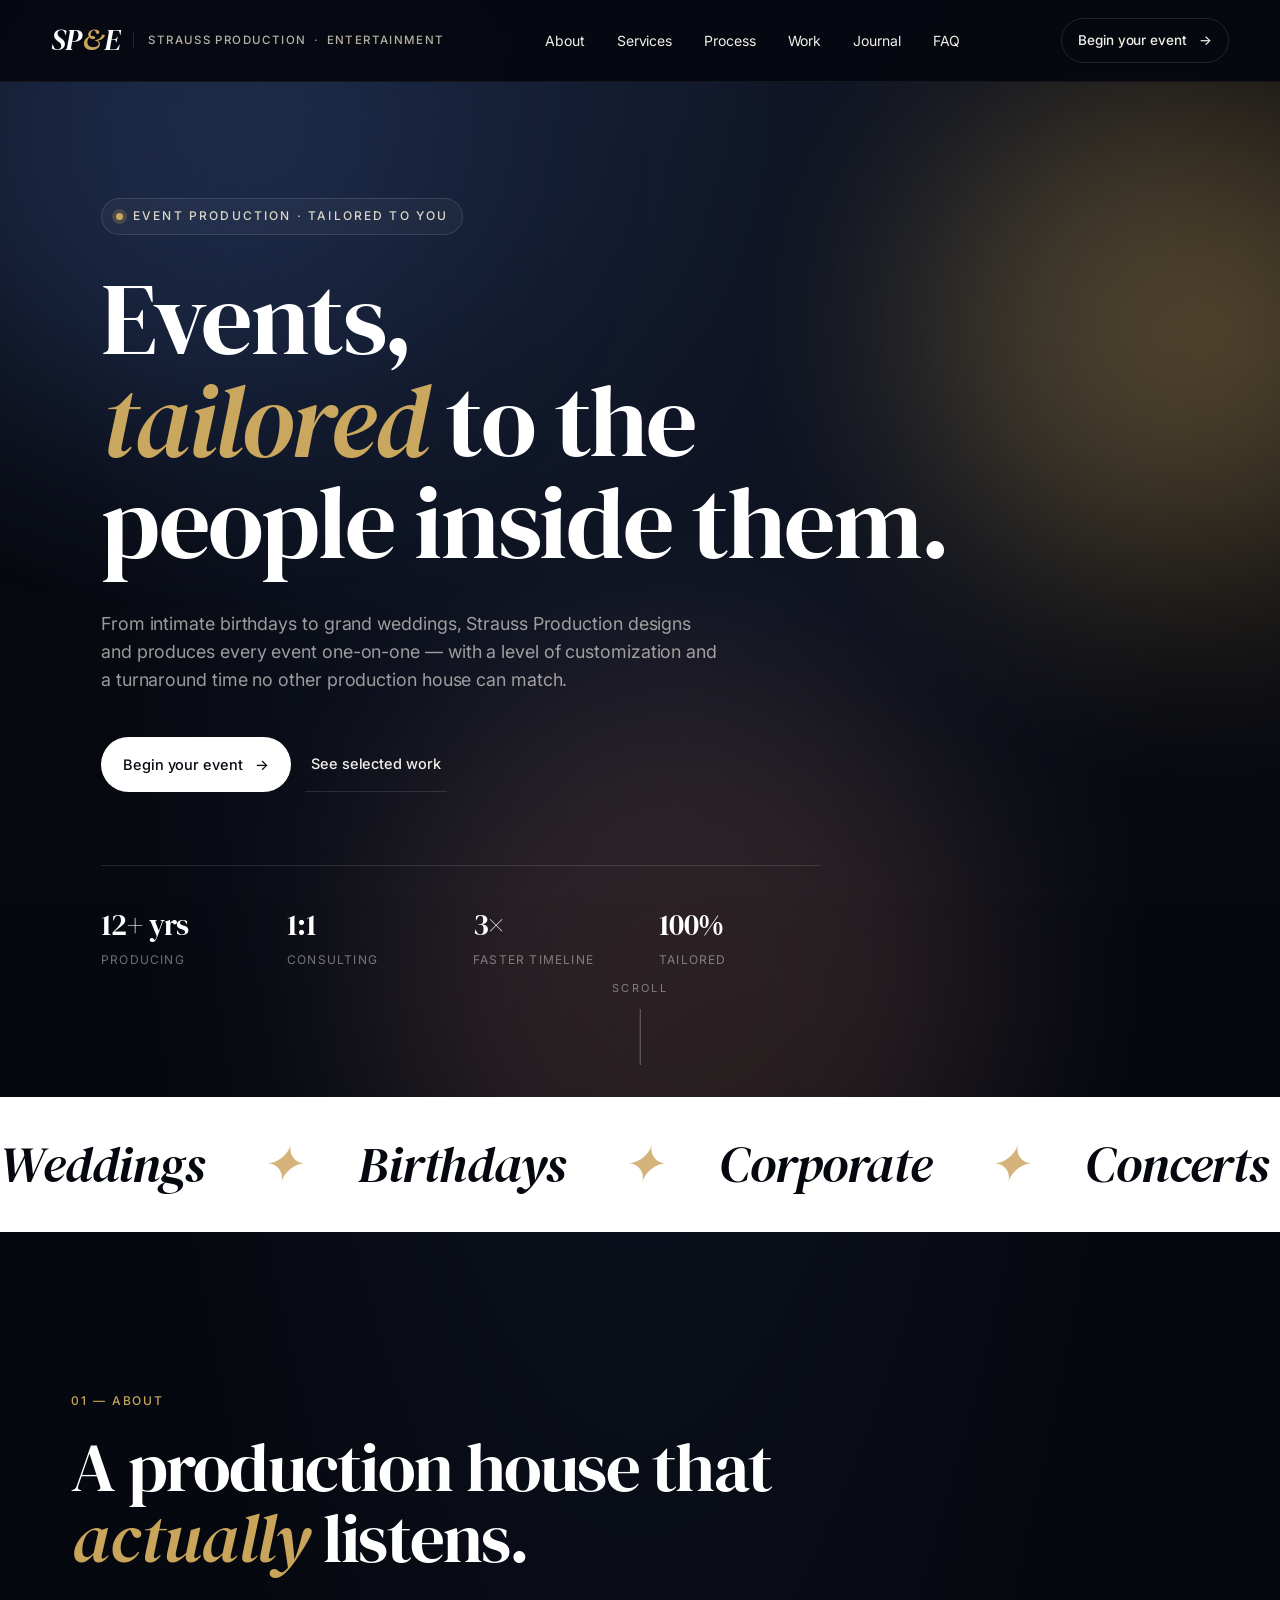
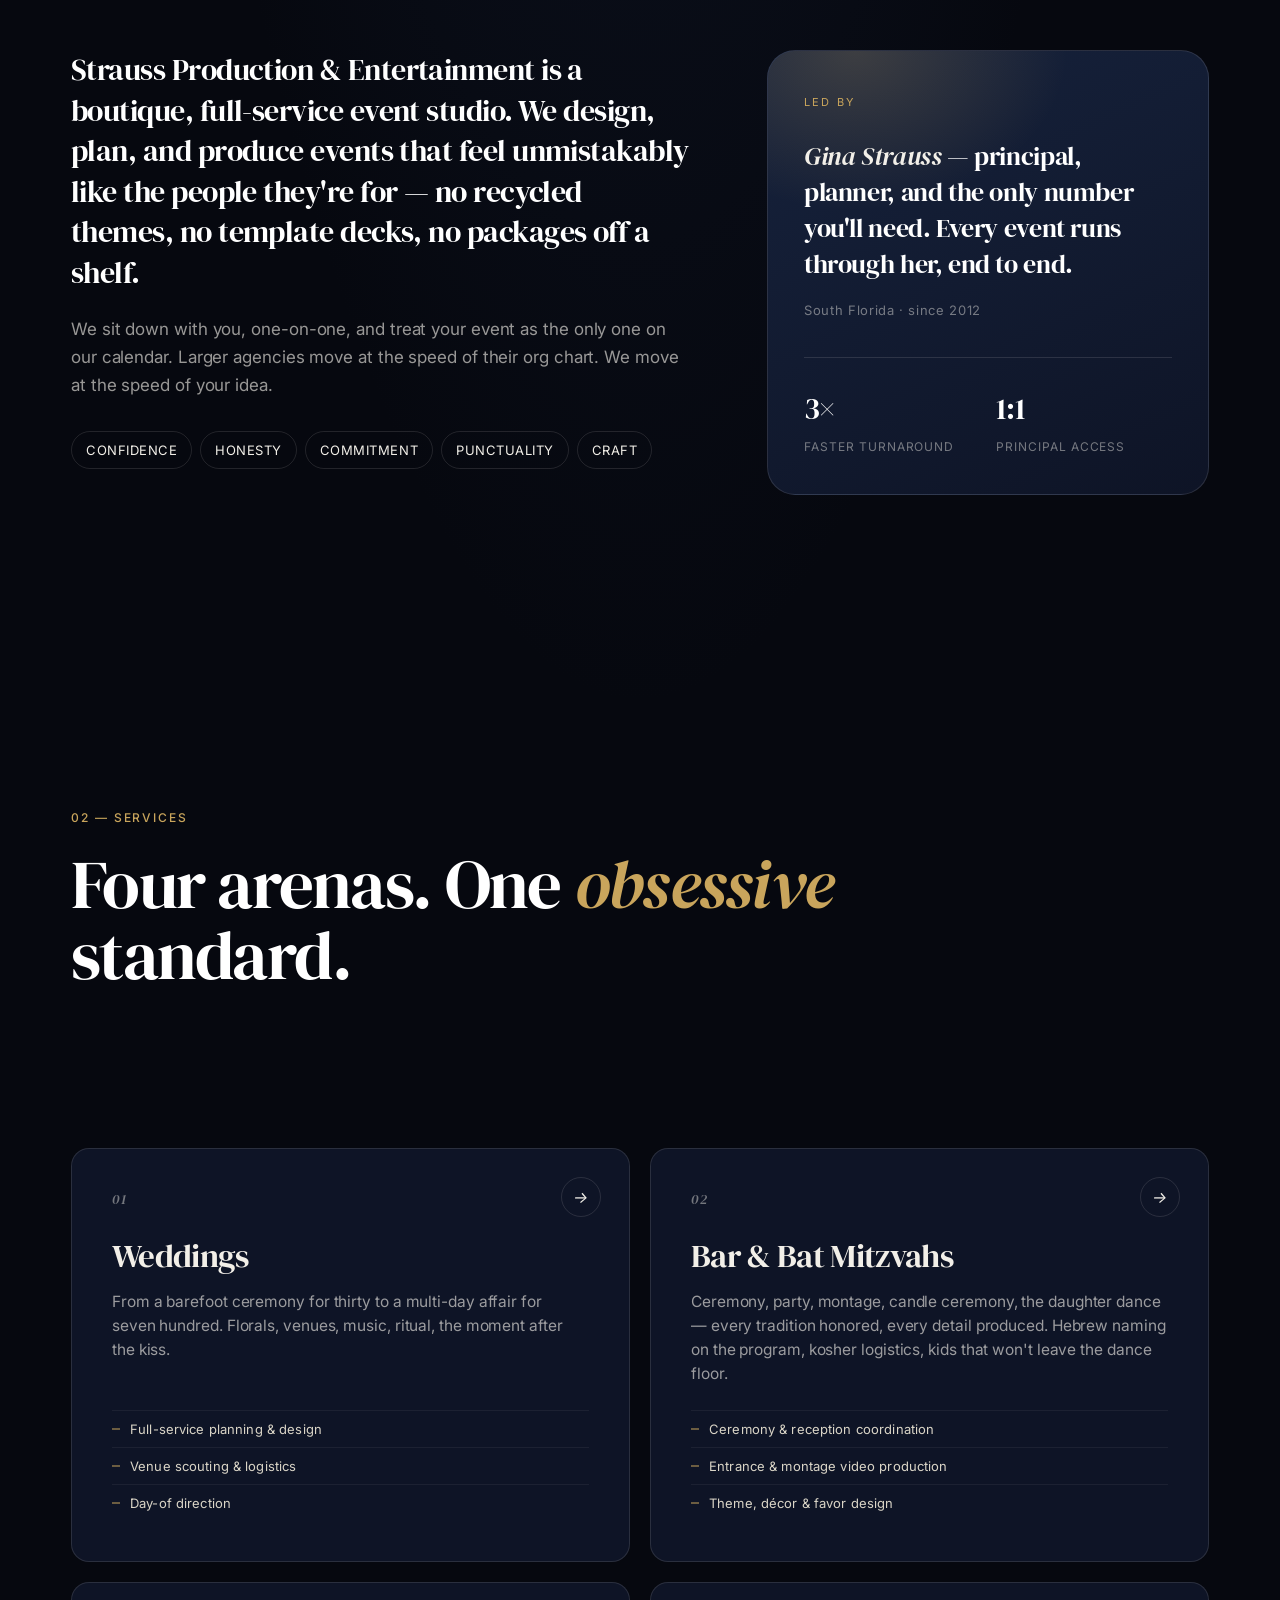
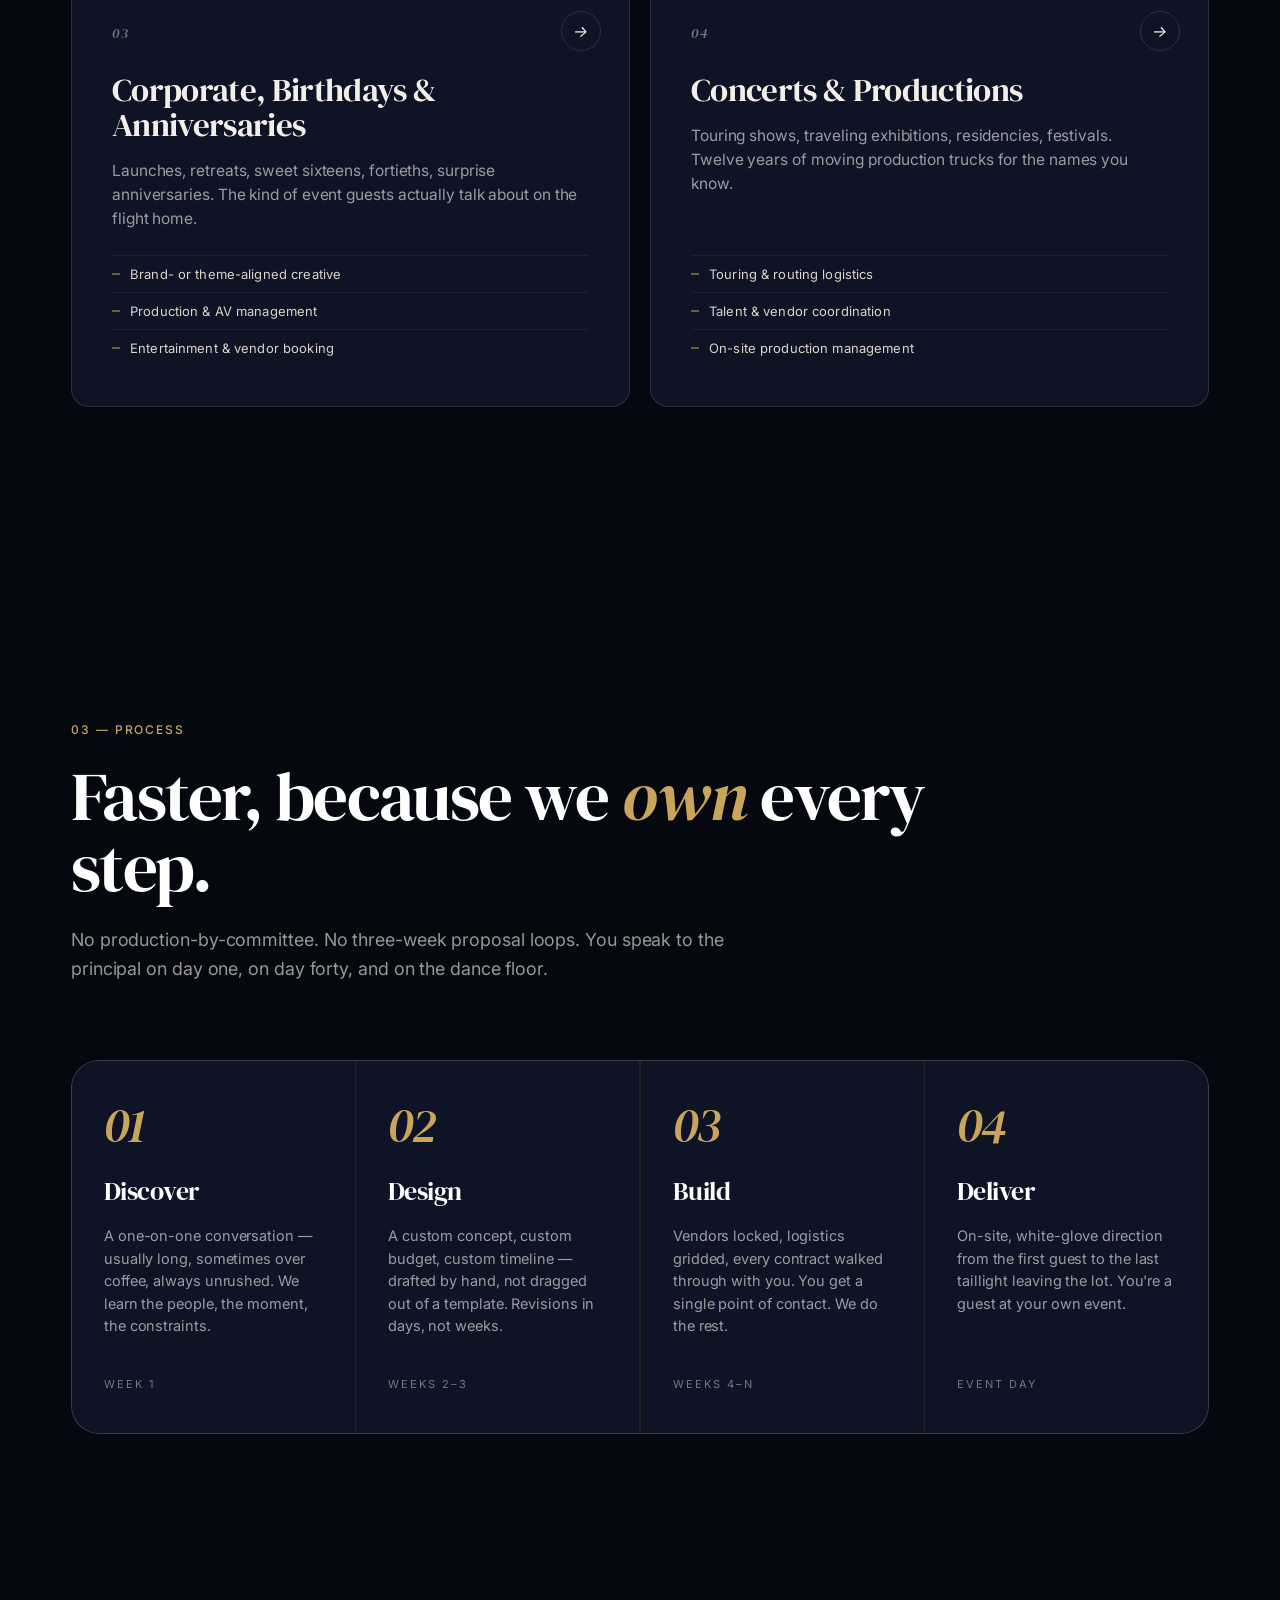
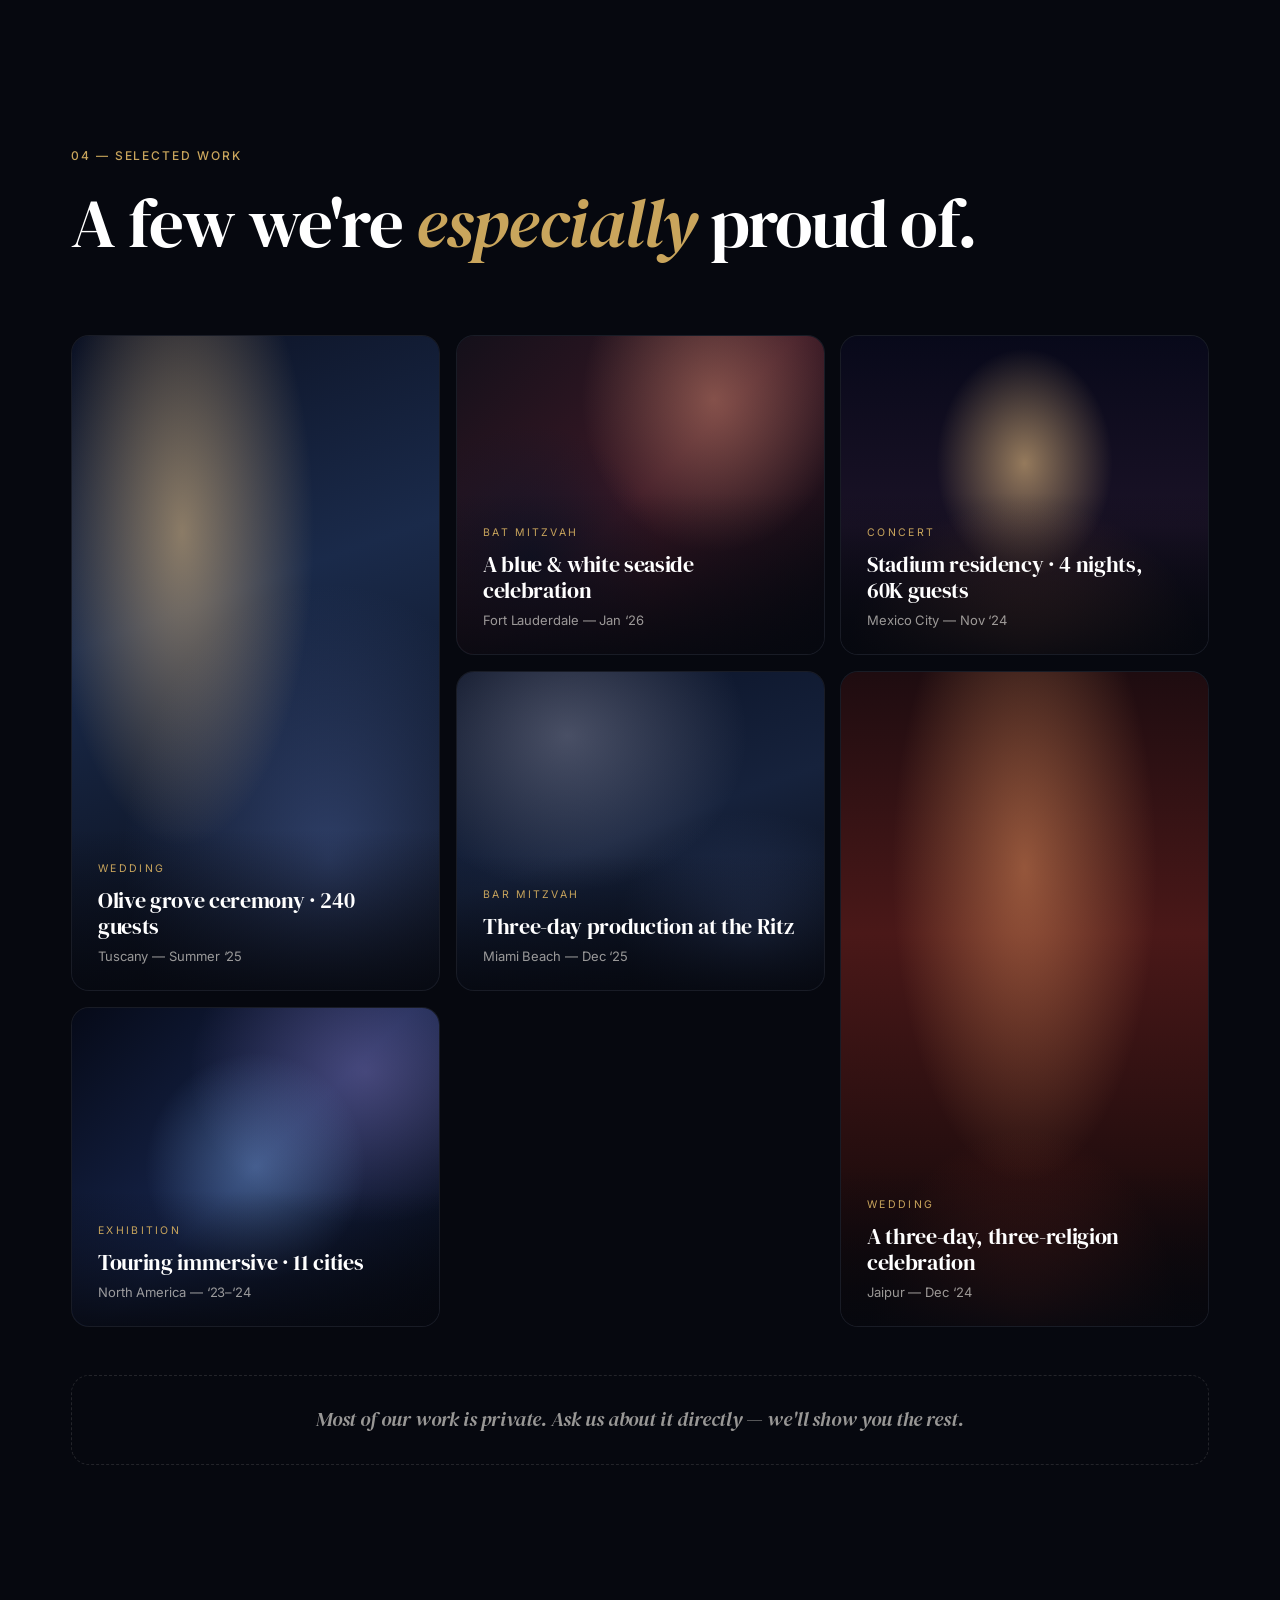
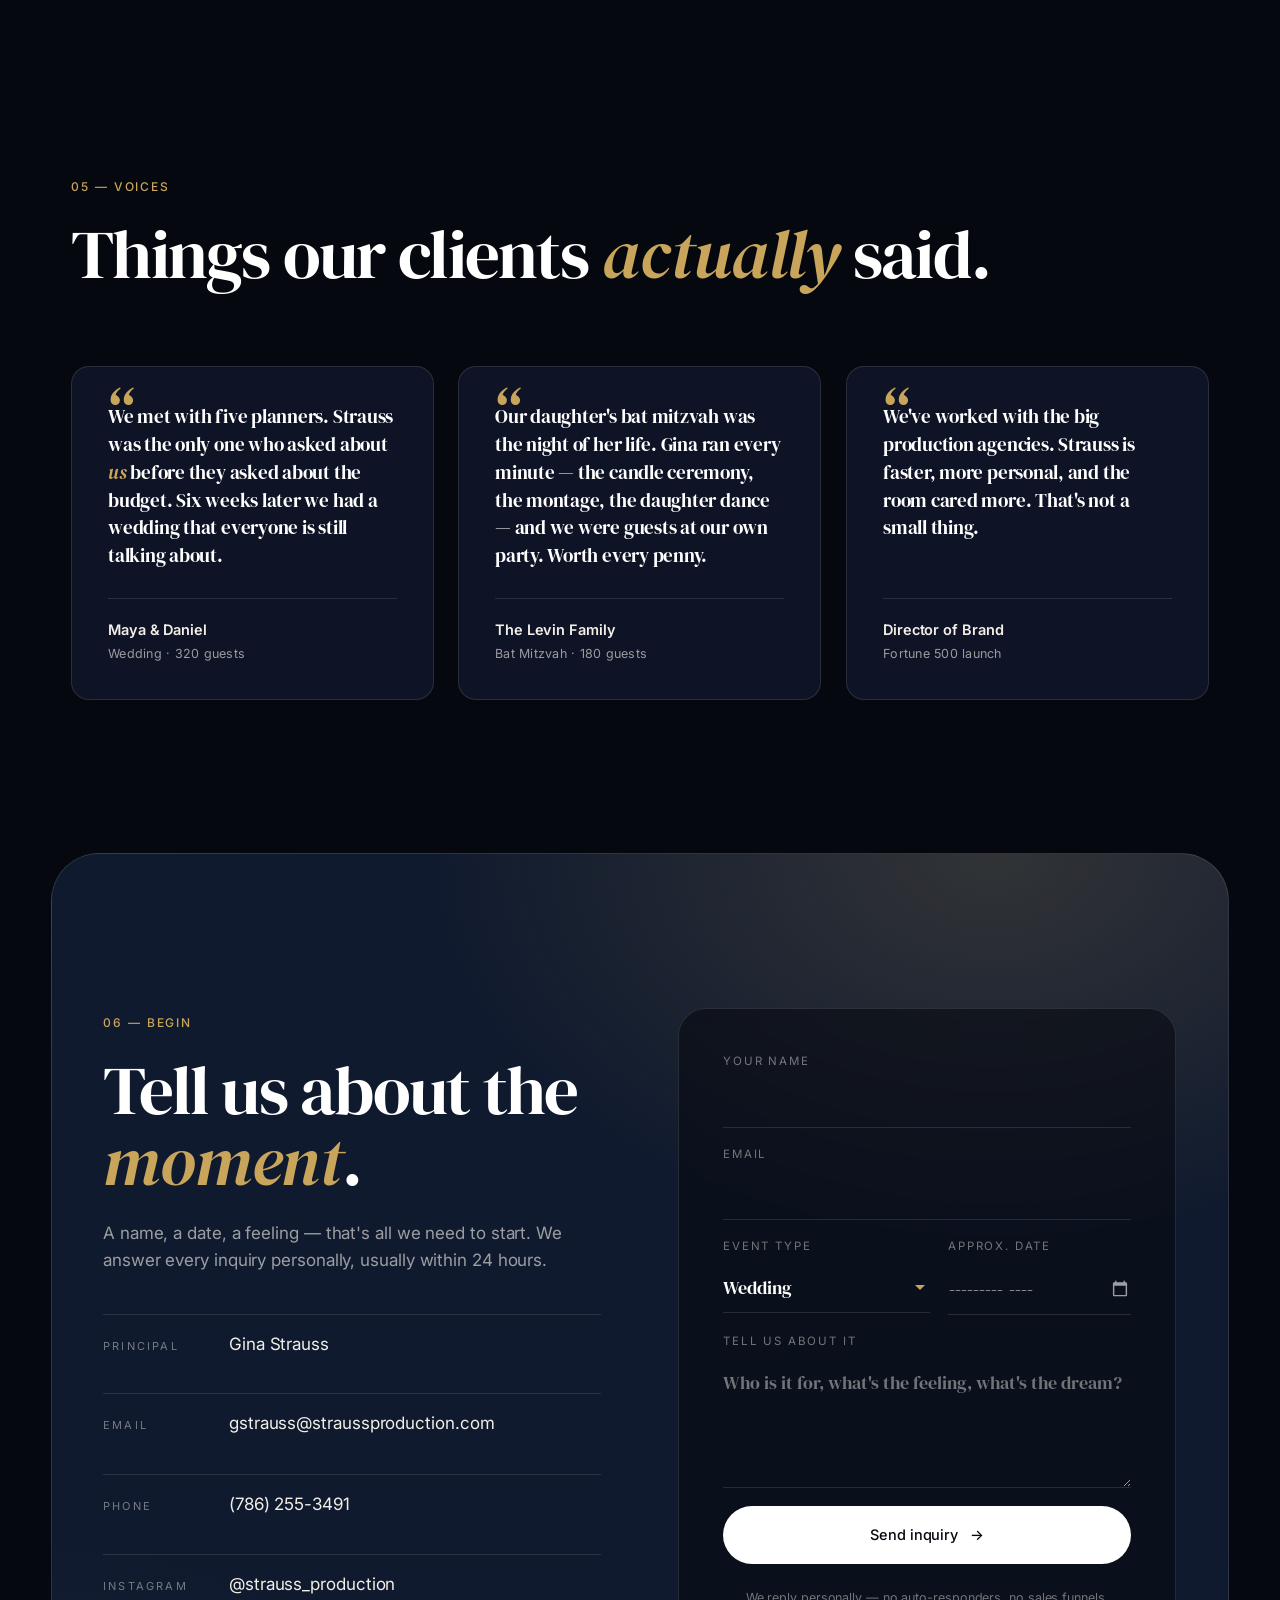
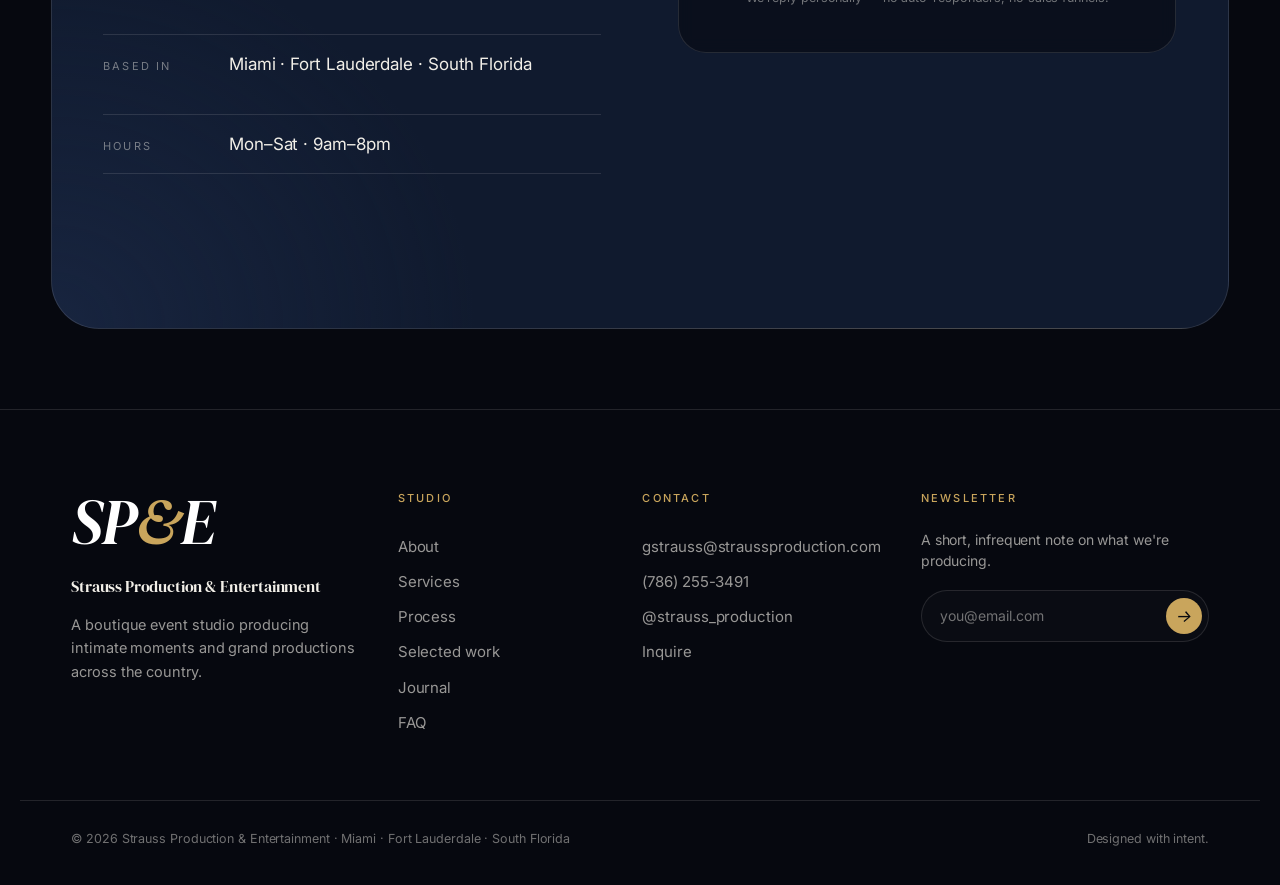
==== commit 56a3a61d: "Swap to DM Serif Display Sharper, more contemporary luxury — high-contrast strokes, tight spacing, s" ====
--- a/index.html
+++ b/index.html
@@ -14,9 +14,9 @@
 
 <link rel="preconnect" href="https://fonts.googleapis.com" />
 <link rel="preconnect" href="https://fonts.gstatic.com" crossorigin />
-<link href="https://fonts.googleapis.com/css2?family=Playfair+Display:ital,wght@0,400;0,500;0,600;0,700;0,800;0,900;1,400;1,500;1,600;1,700https://fonts.googleapis.com/css2?family=Fraunces:opsz,wght,SOFT,WONK@9..144,300..900,0..100,0..1&family=Instrument+Serif:ital@0;1&family=Inter:wght@300;400;500;600;700&display=swapfamily=Inter:wght@300;400;500;600;700https://fonts.googleapis.com/css2?family=Fraunces:opsz,wght,SOFT,WONK@9..144,300..900,0..100,0..1&family=Instrument+Serif:ital@0;1&family=Inter:wght@300;400;500;600;700&display=swapdisplay=swap" rel="stylesheet" />
-
-<link rel="stylesheet" href="styles.css?v=5" />
+<link href="https://fonts.googleapis.com/css2?family=DM+Serif+Display:ital@0;1https://fonts.googleapis.com/css2?family=Fraunces:opsz,wght,SOFT,WONK@9..144,300..900,0..100,0..1&family=Instrument+Serif:ital@0;1&family=Inter:wght@300;400;500;600;700&display=swapfamily=Inter:wght@300;400;500;600;700https://fonts.googleapis.com/css2?family=Fraunces:opsz,wght,SOFT,WONK@9..144,300..900,0..100,0..1&family=Instrument+Serif:ital@0;1&family=Inter:wght@300;400;500;600;700&display=swapdisplay=swap" rel="stylesheet" />
+
+<link rel="stylesheet" href="styles.css?v=6" />
 <link rel="icon" href="data:image/svg+xml,%3Csvg xmlns='http://www.w3.org/2000/svg' viewBox='0 0 32 32'%3E%3Crect width='32' height='32' rx='6' fill='%2306080F'/%3E%3Ctext x='50%25' y='62%25' text-anchor='middle' font-family='Georgia,serif' font-size='18' font-style='italic' fill='%23C9A55C'%3E%26amp;%3C/text%3E%3C/svg%3E" />
 </head>
 <body>
--- a/styles.css
+++ b/styles.css
@@ -30,8 +30,8 @@
   --muted-2:    rgba(242,239,232,0.45);
 
   /* type */
-  --f-serif:    "Playfair Display", "Cormorant Garamond", Georgia, "Times New Roman", serif;
-  --f-display:  "Playfair Display", "Cormorant Garamond", Georgia, serif;
+  --f-serif:    "DM Serif Display", "Playfair Display", Georgia, "Times New Roman", serif;
+  --f-display:  "DM Serif Display", "Playfair Display", Georgia, serif;
   --f-sans:     "Inter", -apple-system, BlinkMacSystemFont, "Segoe UI", system-ui, sans-serif;
 
   /* sizing */
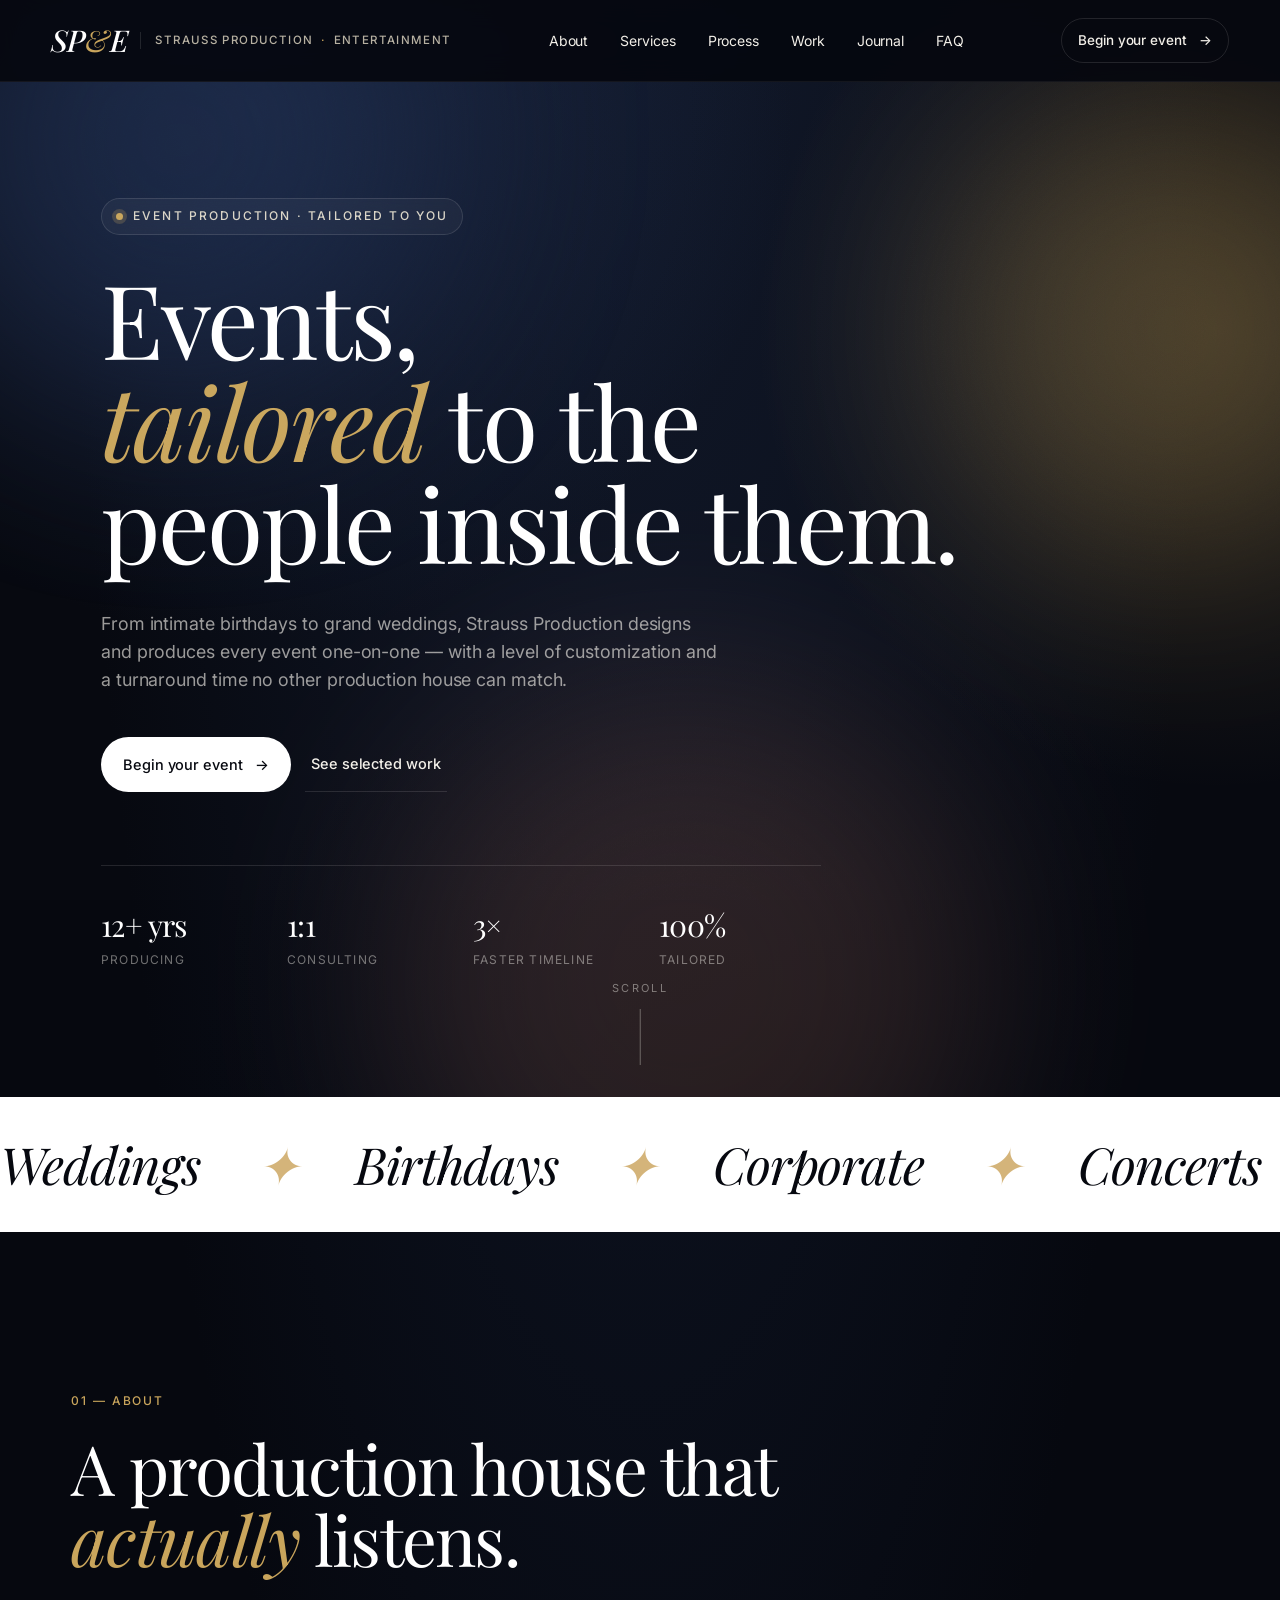
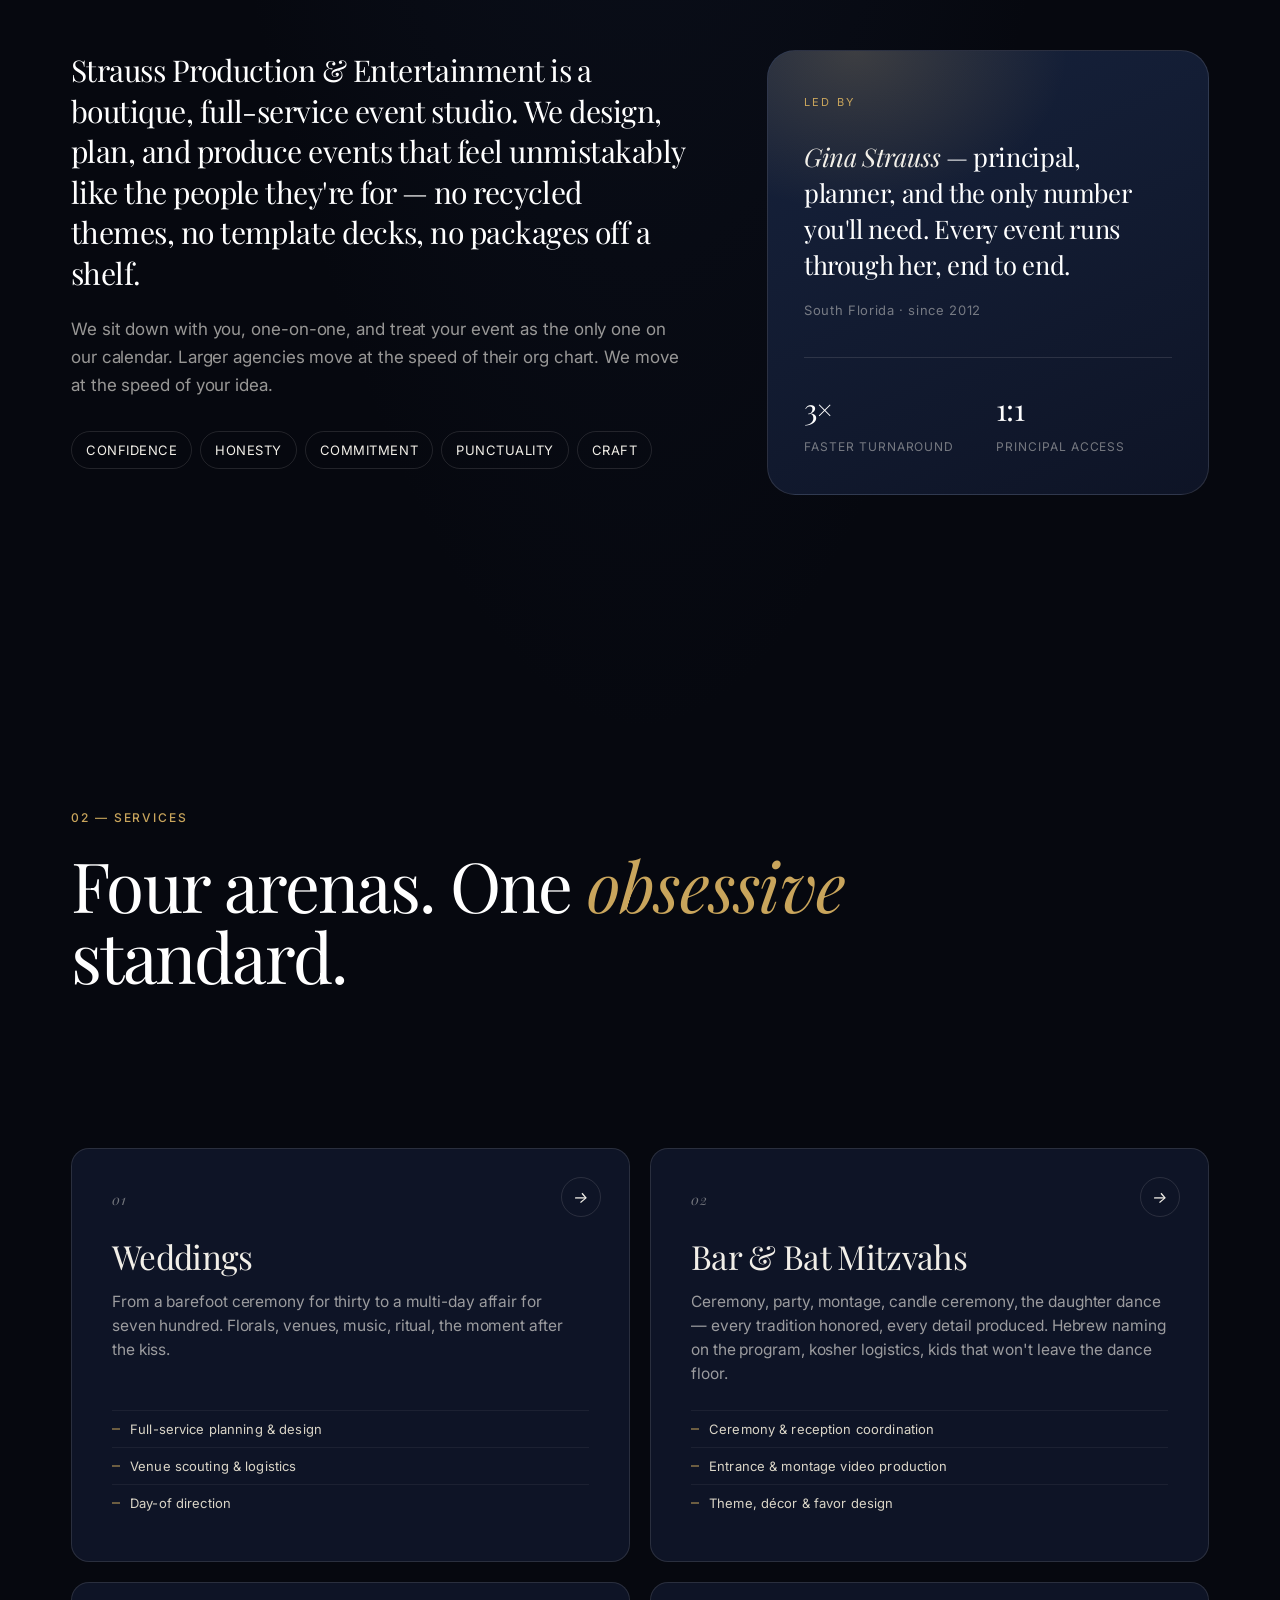
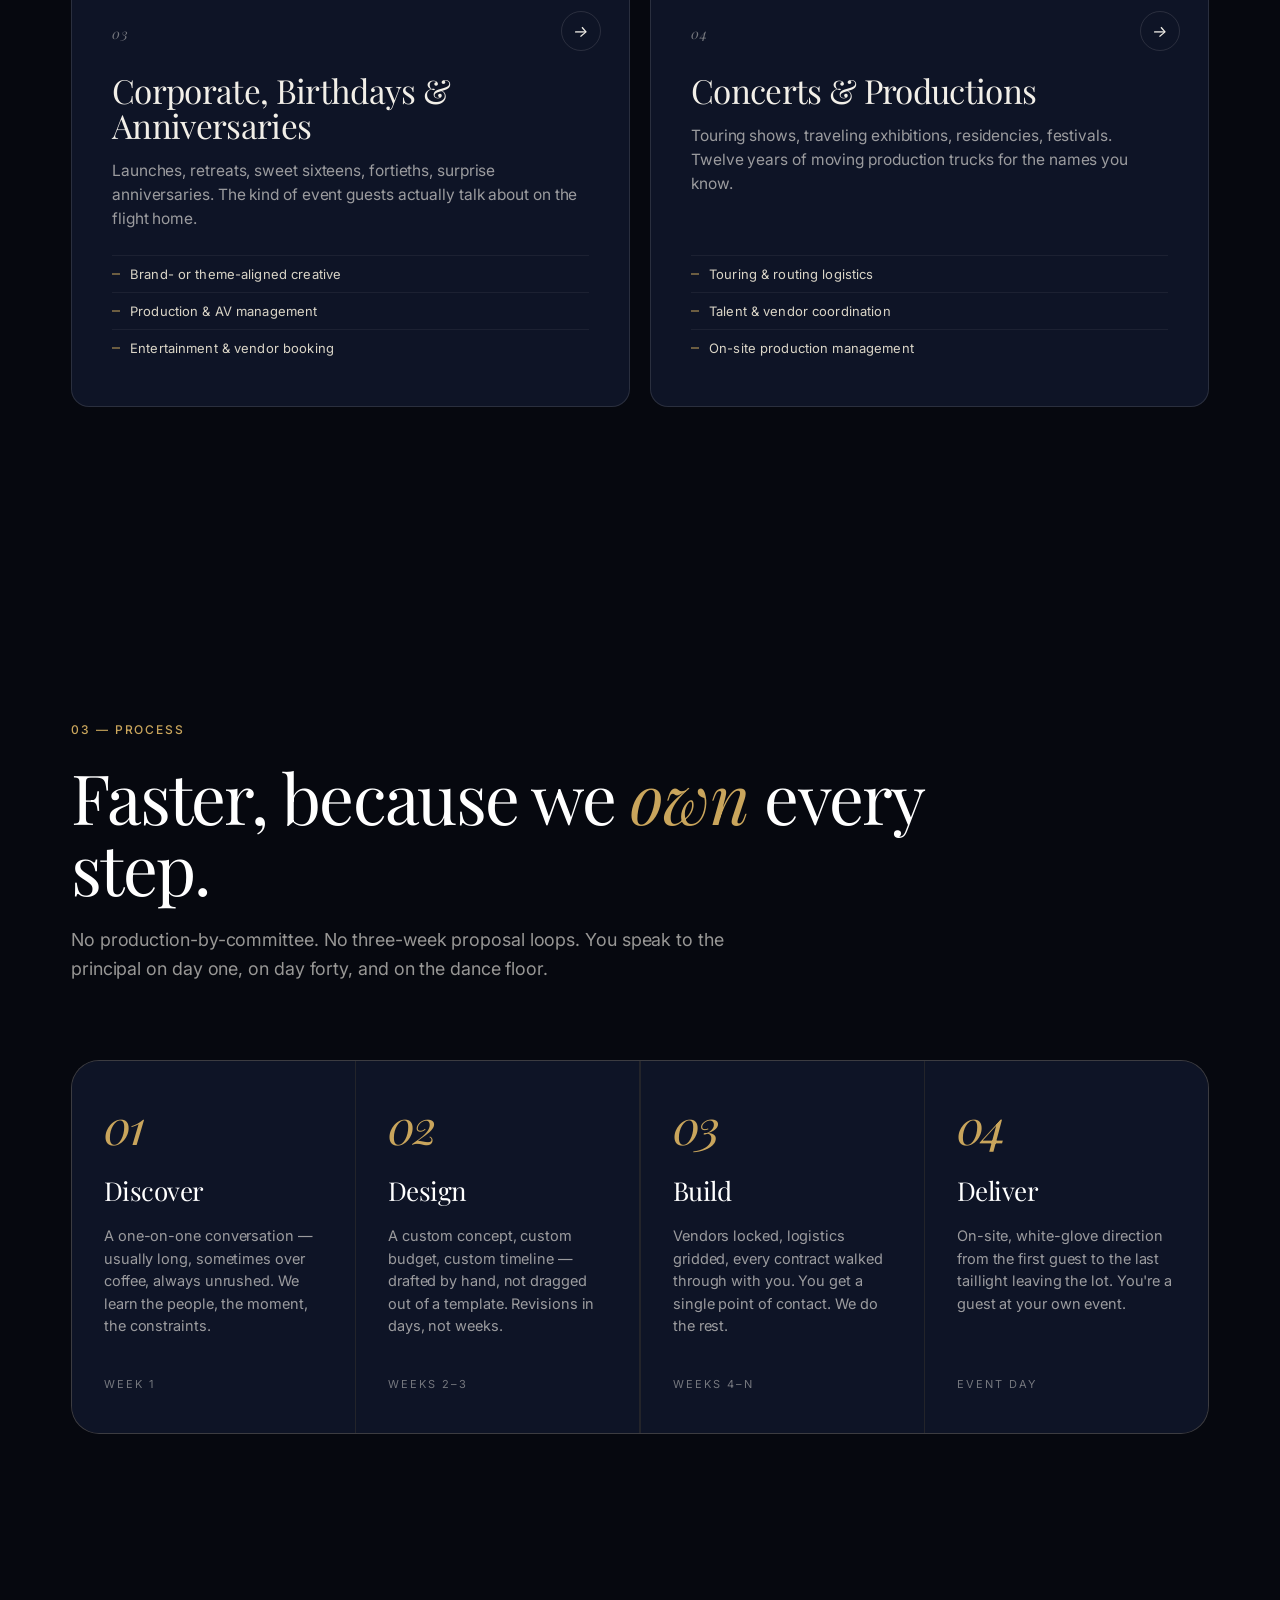
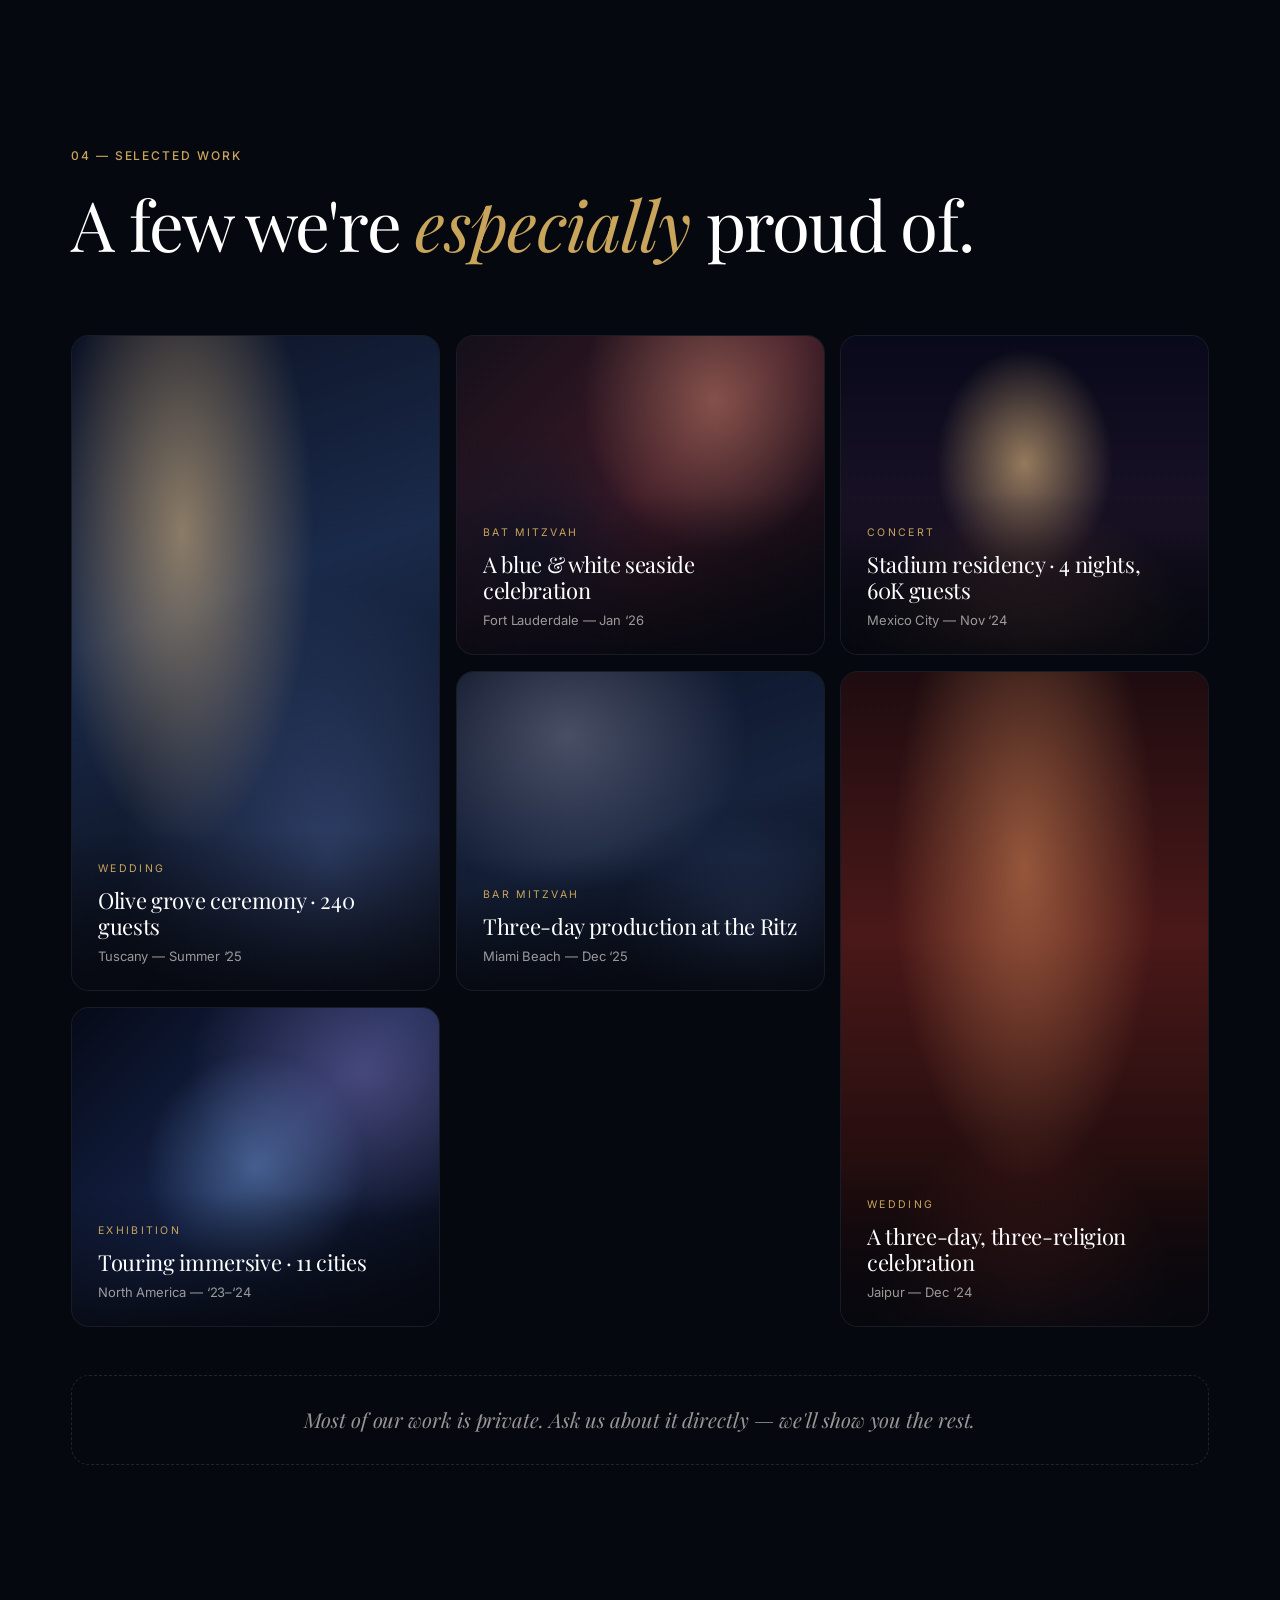
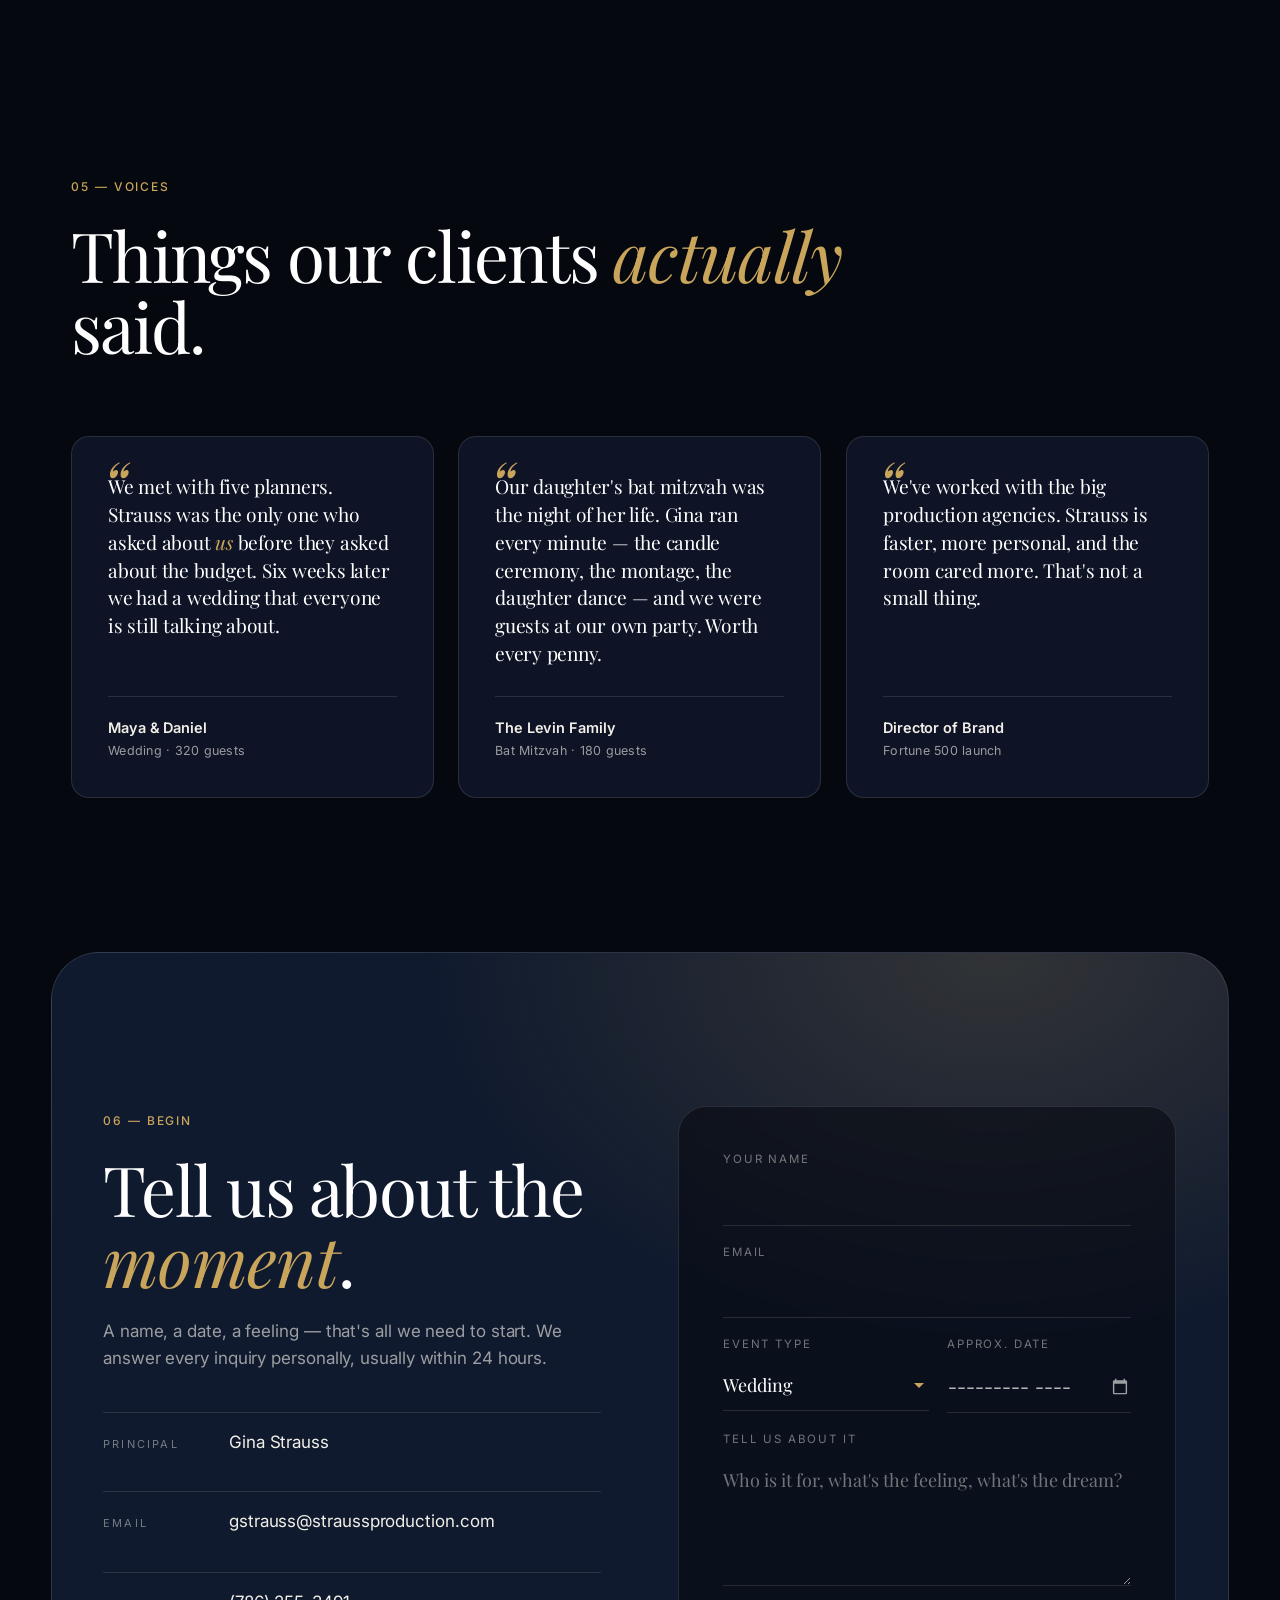
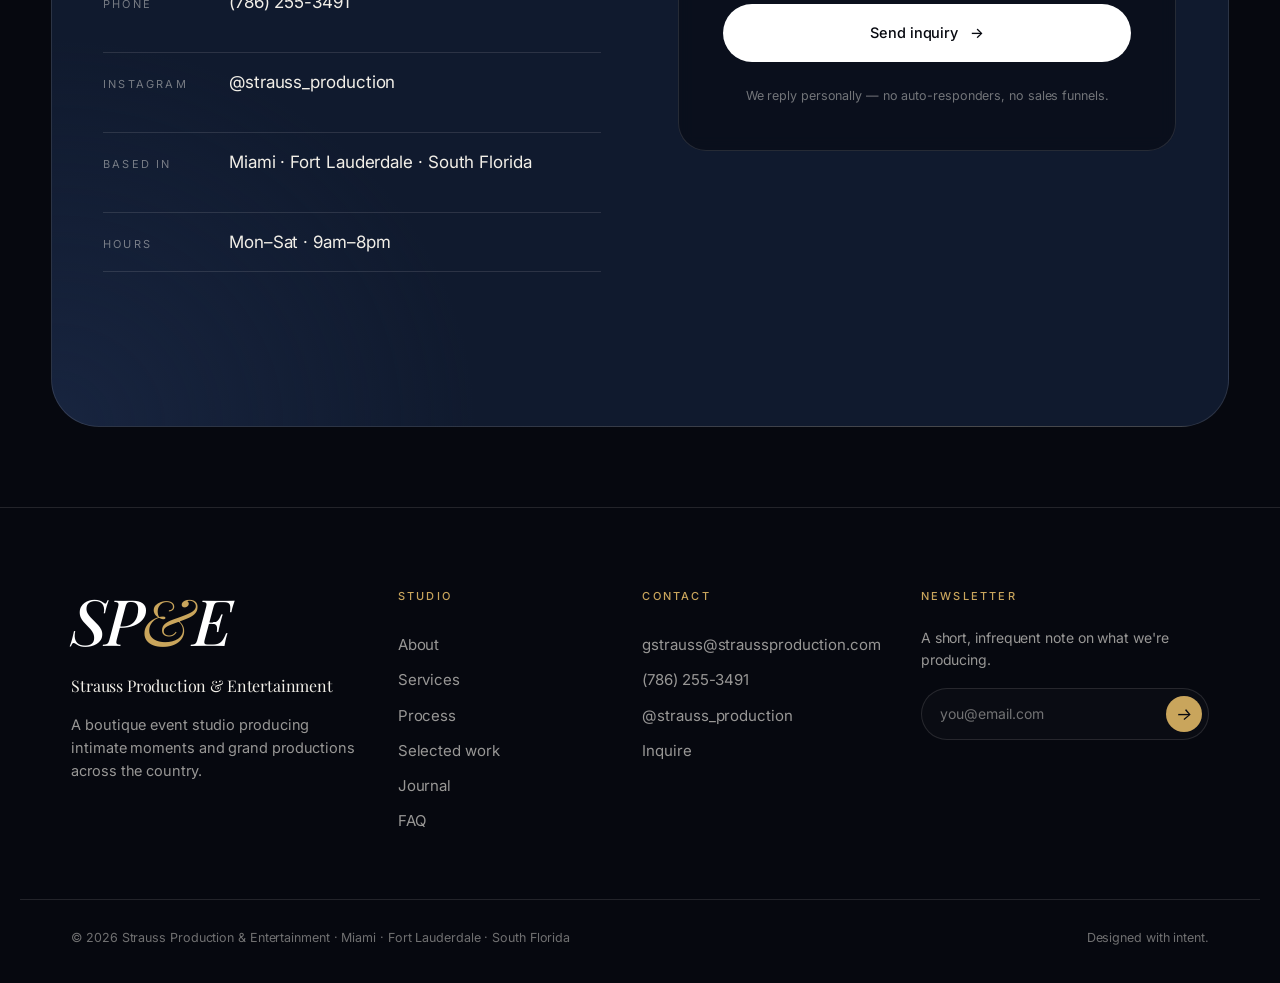
==== commit ef20d734: "Swap to Playfair Display (clean) Properly-formed font link this time. Playfair Display loads with we" ====
--- a/index.html
+++ b/index.html
@@ -14,9 +14,9 @@
 
 <link rel="preconnect" href="https://fonts.googleapis.com" />
 <link rel="preconnect" href="https://fonts.gstatic.com" crossorigin />
-<link href="https://fonts.googleapis.com/css2?family=DM+Serif+Display:ital@0;1https://fonts.googleapis.com/css2?family=Fraunces:opsz,wght,SOFT,WONK@9..144,300..900,0..100,0..1&family=Instrument+Serif:ital@0;1&family=Inter:wght@300;400;500;600;700&display=swapfamily=Inter:wght@300;400;500;600;700https://fonts.googleapis.com/css2?family=Fraunces:opsz,wght,SOFT,WONK@9..144,300..900,0..100,0..1&family=Instrument+Serif:ital@0;1&family=Inter:wght@300;400;500;600;700&display=swapdisplay=swap" rel="stylesheet" />
-
-<link rel="stylesheet" href="styles.css?v=6" />
+<link href="https://fonts.googleapis.com/css2?family=Playfair+Display:ital,wght@0,400;0,500;0,600;0,700;0,800;0,900;1,400;1,500;1,600;1,700&family=Inter:wght@300;400;500;600;700&display=swap" rel="stylesheet" />
+
+<link rel="stylesheet" href="styles.css?v=8" />
 <link rel="icon" href="data:image/svg+xml,%3Csvg xmlns='http://www.w3.org/2000/svg' viewBox='0 0 32 32'%3E%3Crect width='32' height='32' rx='6' fill='%2306080F'/%3E%3Ctext x='50%25' y='62%25' text-anchor='middle' font-family='Georgia,serif' font-size='18' font-style='italic' fill='%23C9A55C'%3E%26amp;%3C/text%3E%3C/svg%3E" />
 </head>
 <body>
--- a/styles.css
+++ b/styles.css
@@ -30,8 +30,8 @@
   --muted-2:    rgba(242,239,232,0.45);
 
   /* type */
-  --f-serif:    "DM Serif Display", "Playfair Display", Georgia, "Times New Roman", serif;
-  --f-display:  "DM Serif Display", "Playfair Display", Georgia, serif;
+  --f-serif:    "Playfair Display", "DM Serif Display", Georgia, "Times New Roman", serif;
+  --f-display:  "Playfair Display", "DM Serif Display", Georgia, serif;
   --f-sans:     "Inter", -apple-system, BlinkMacSystemFont, "Segoe UI", system-ui, sans-serif;
 
   /* sizing */
